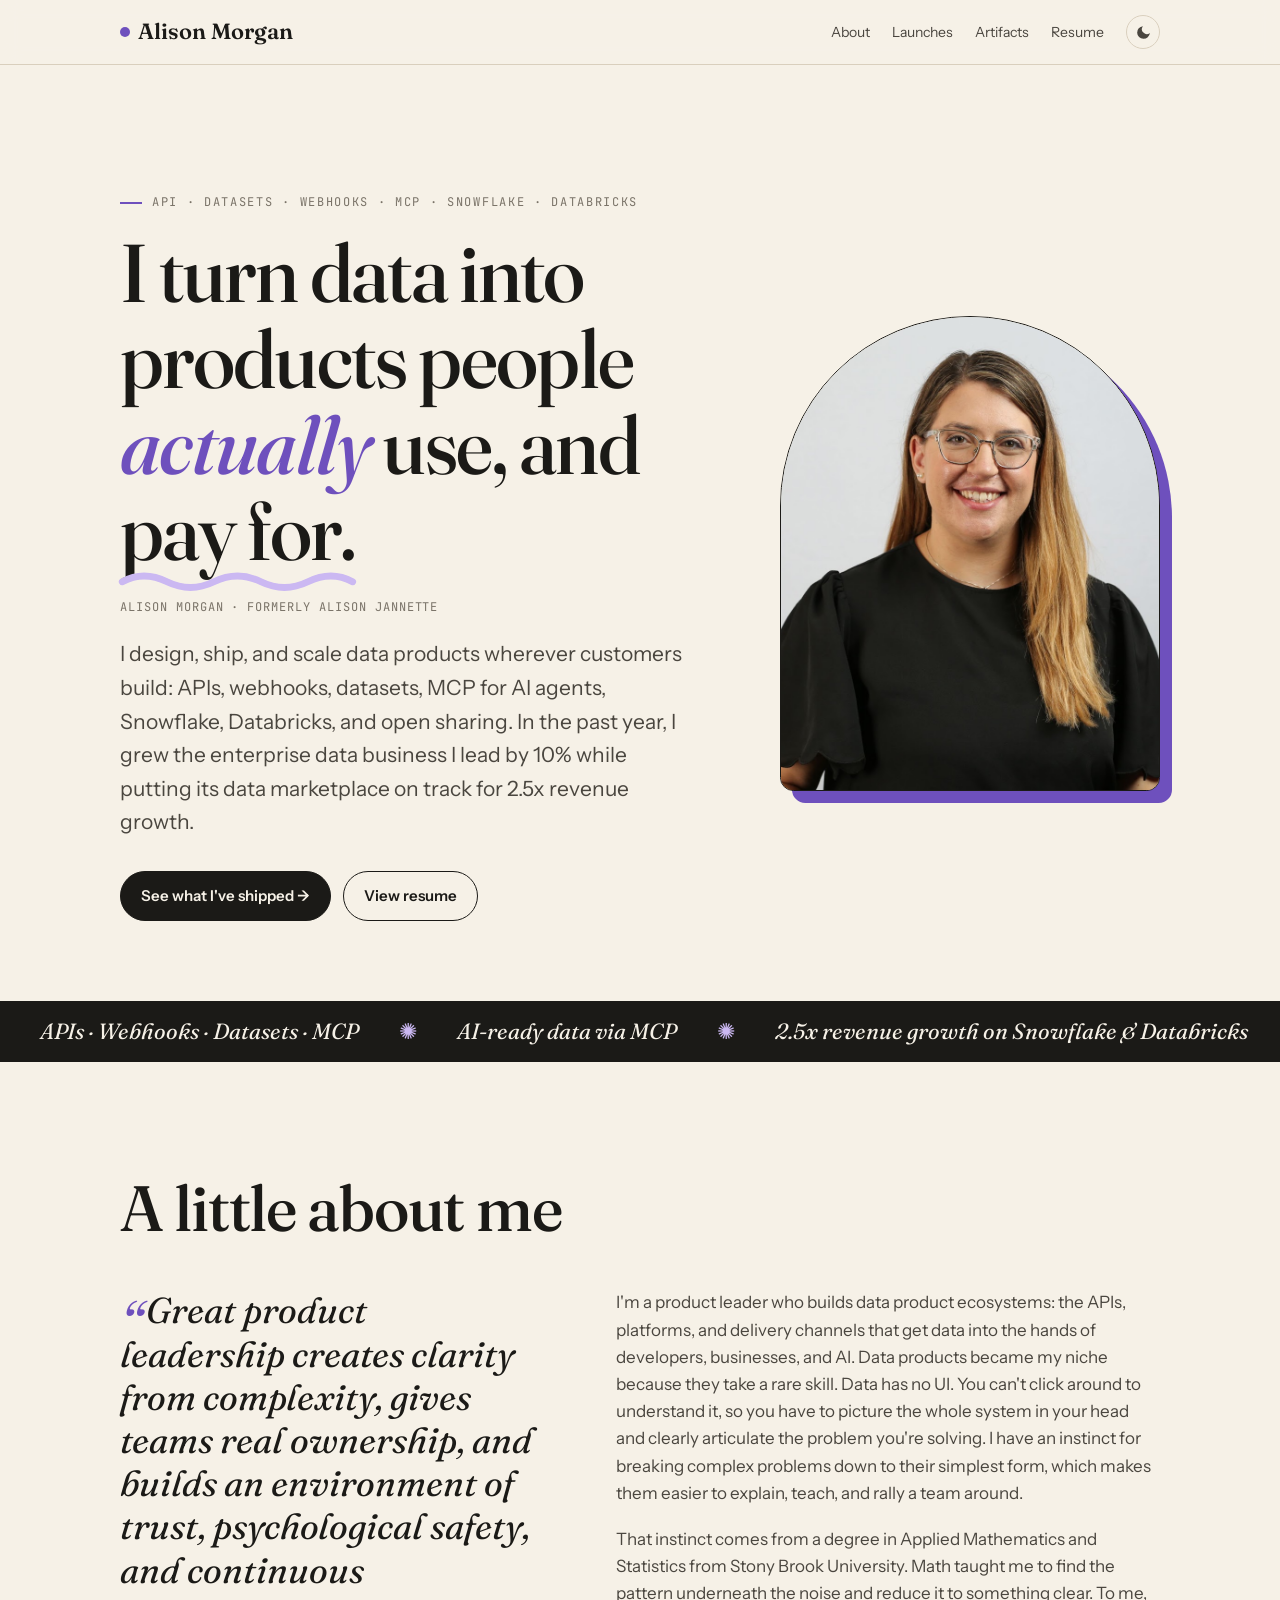
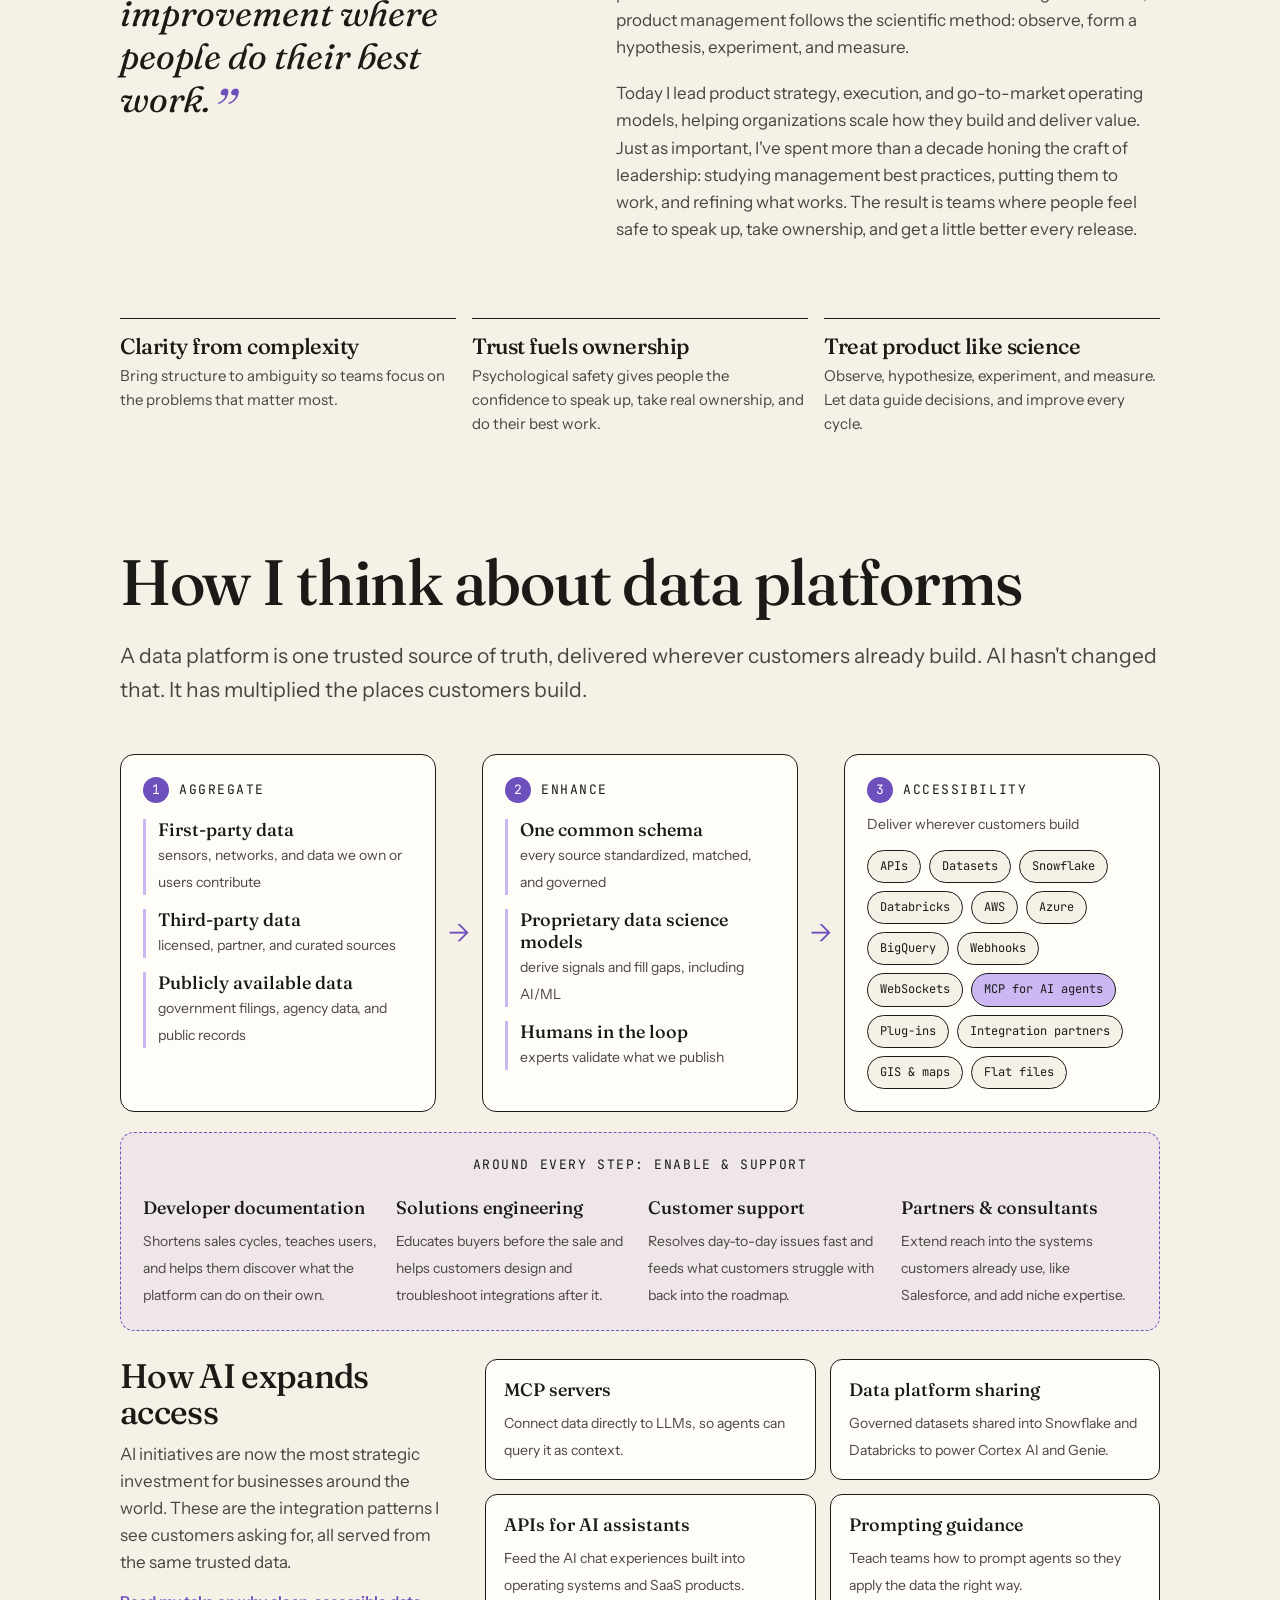
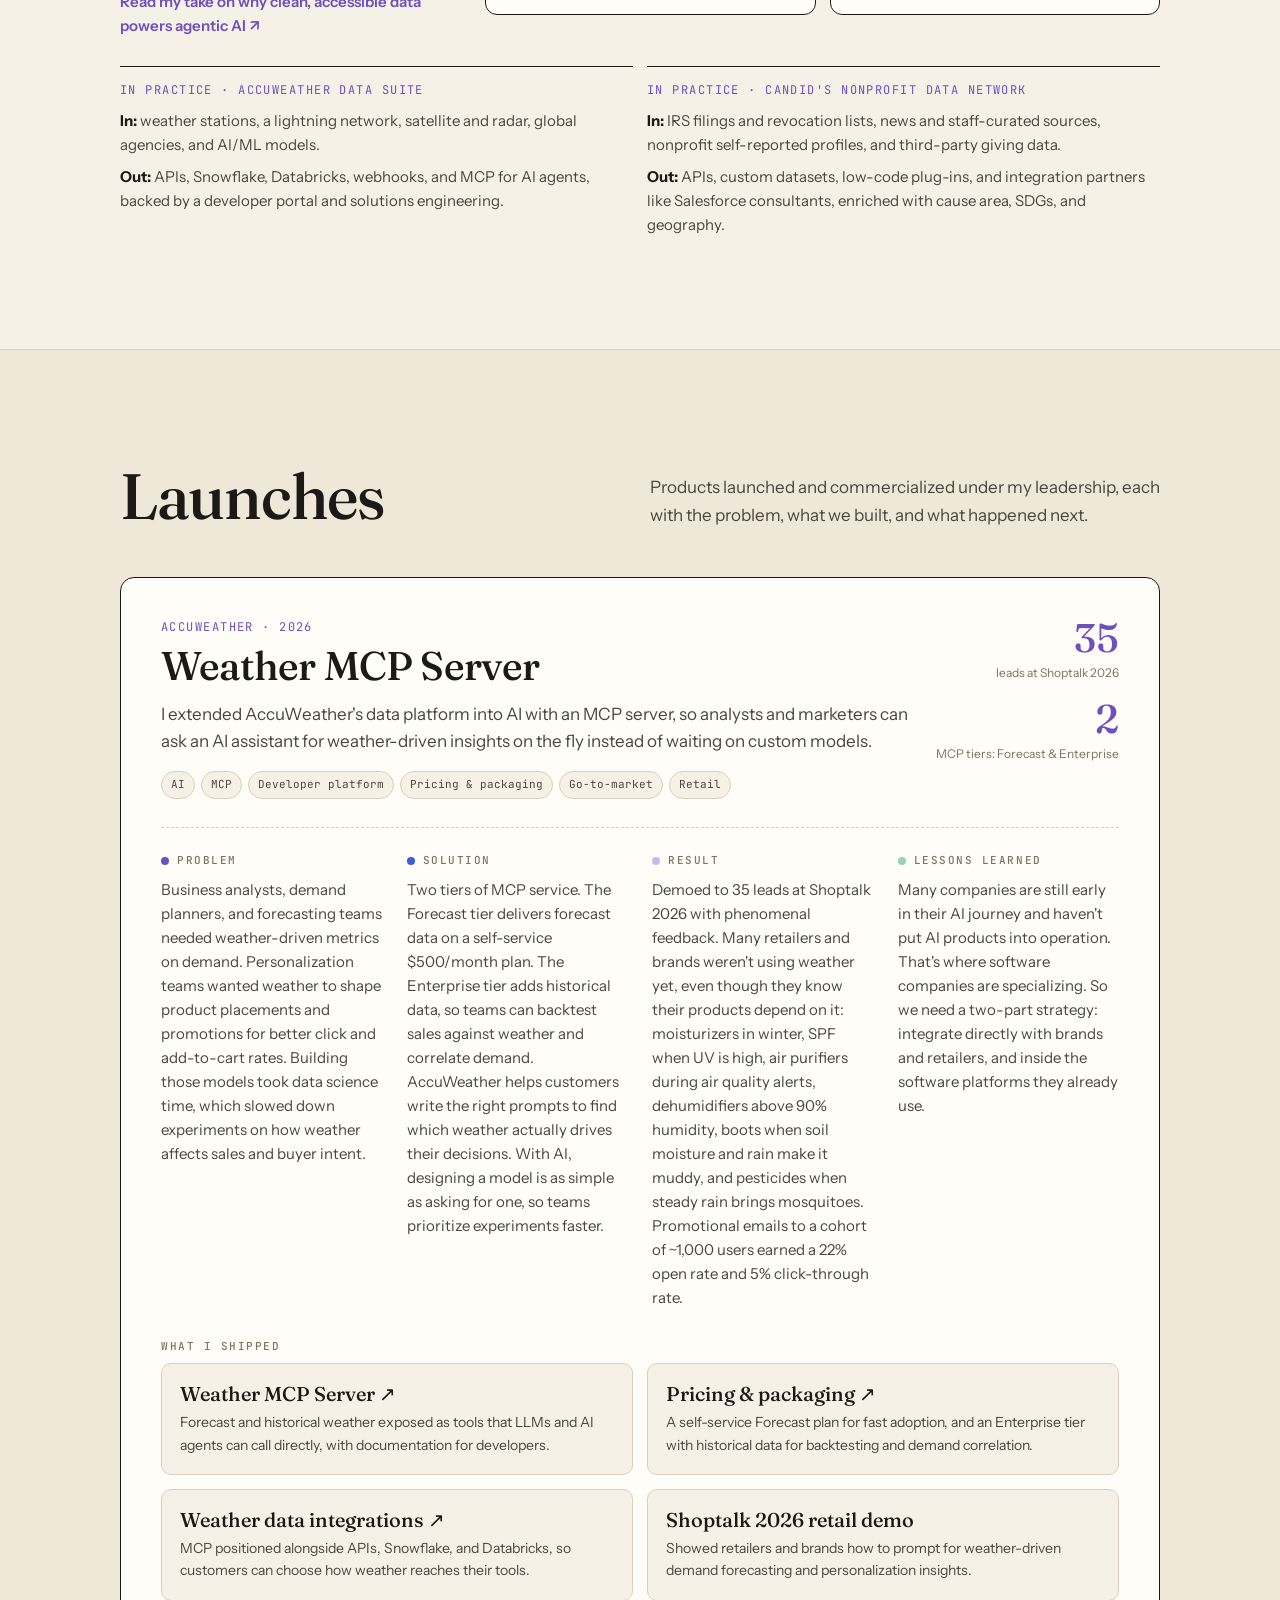
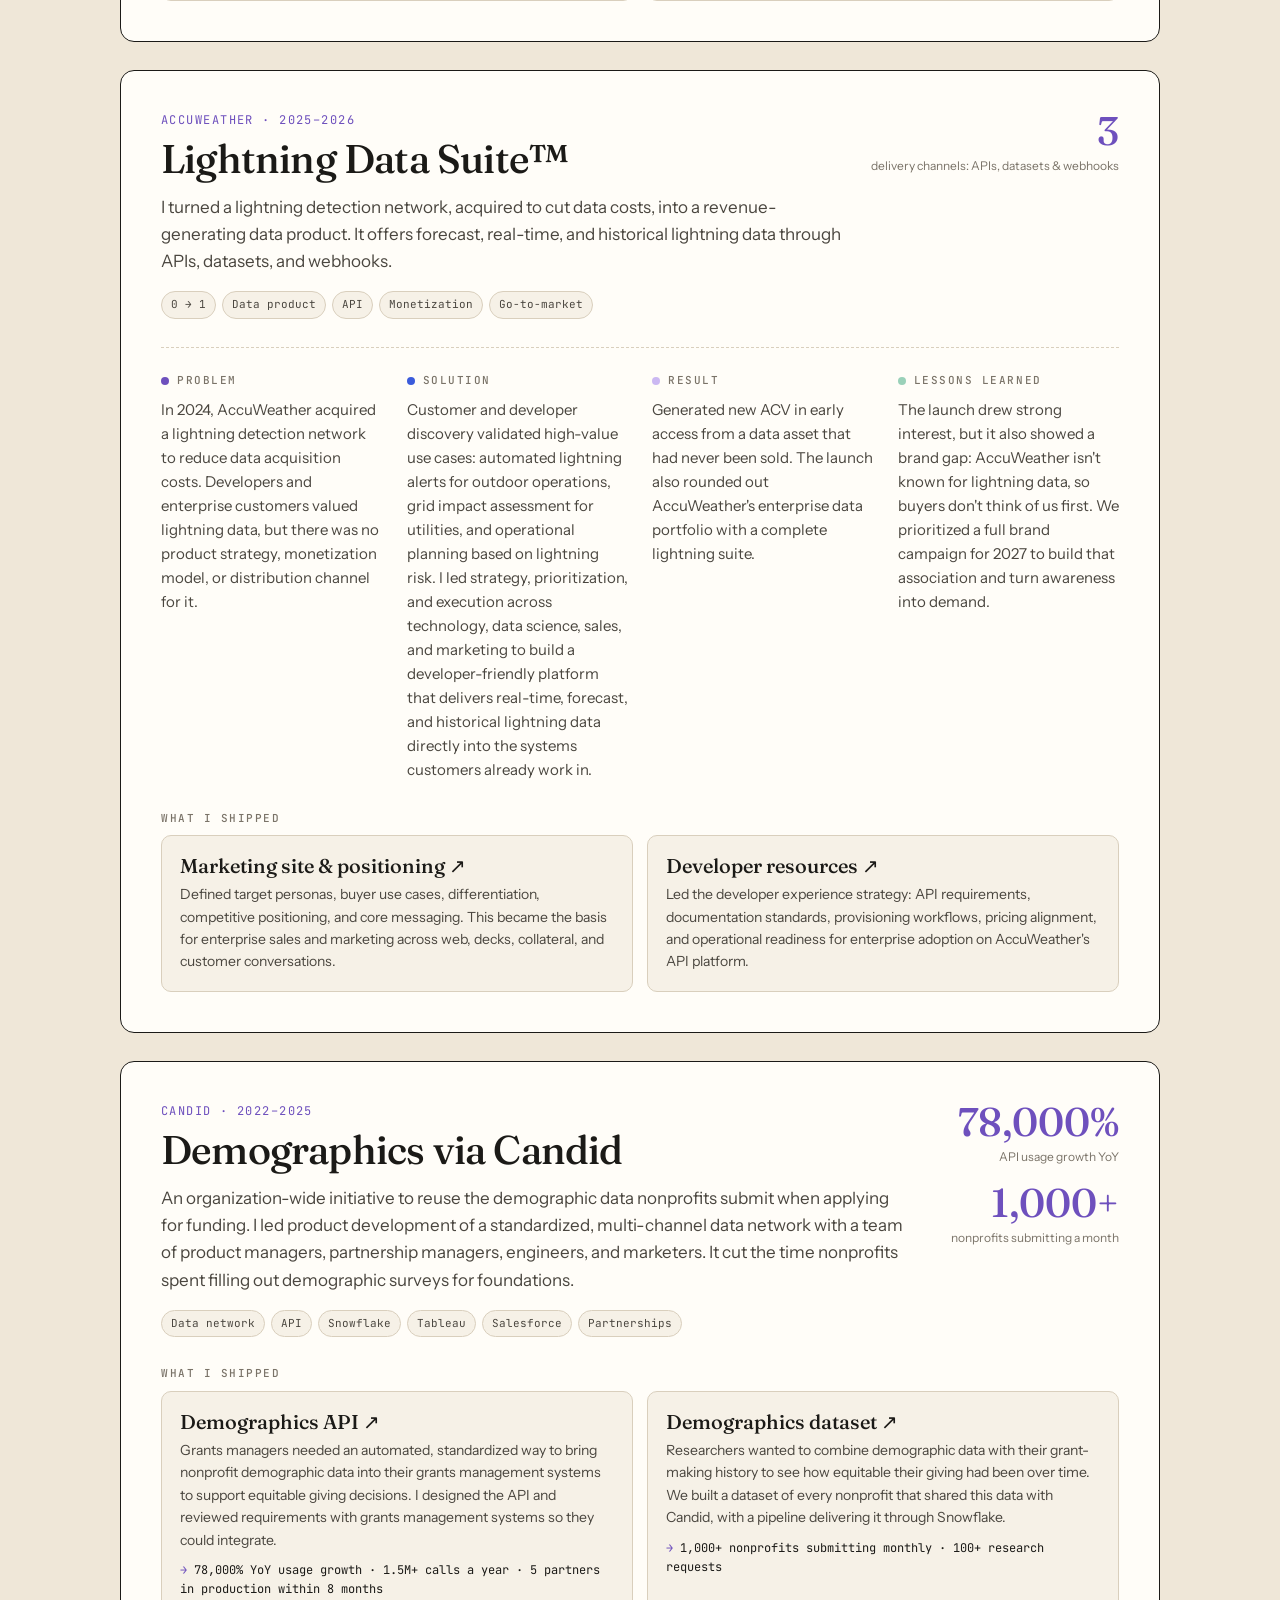
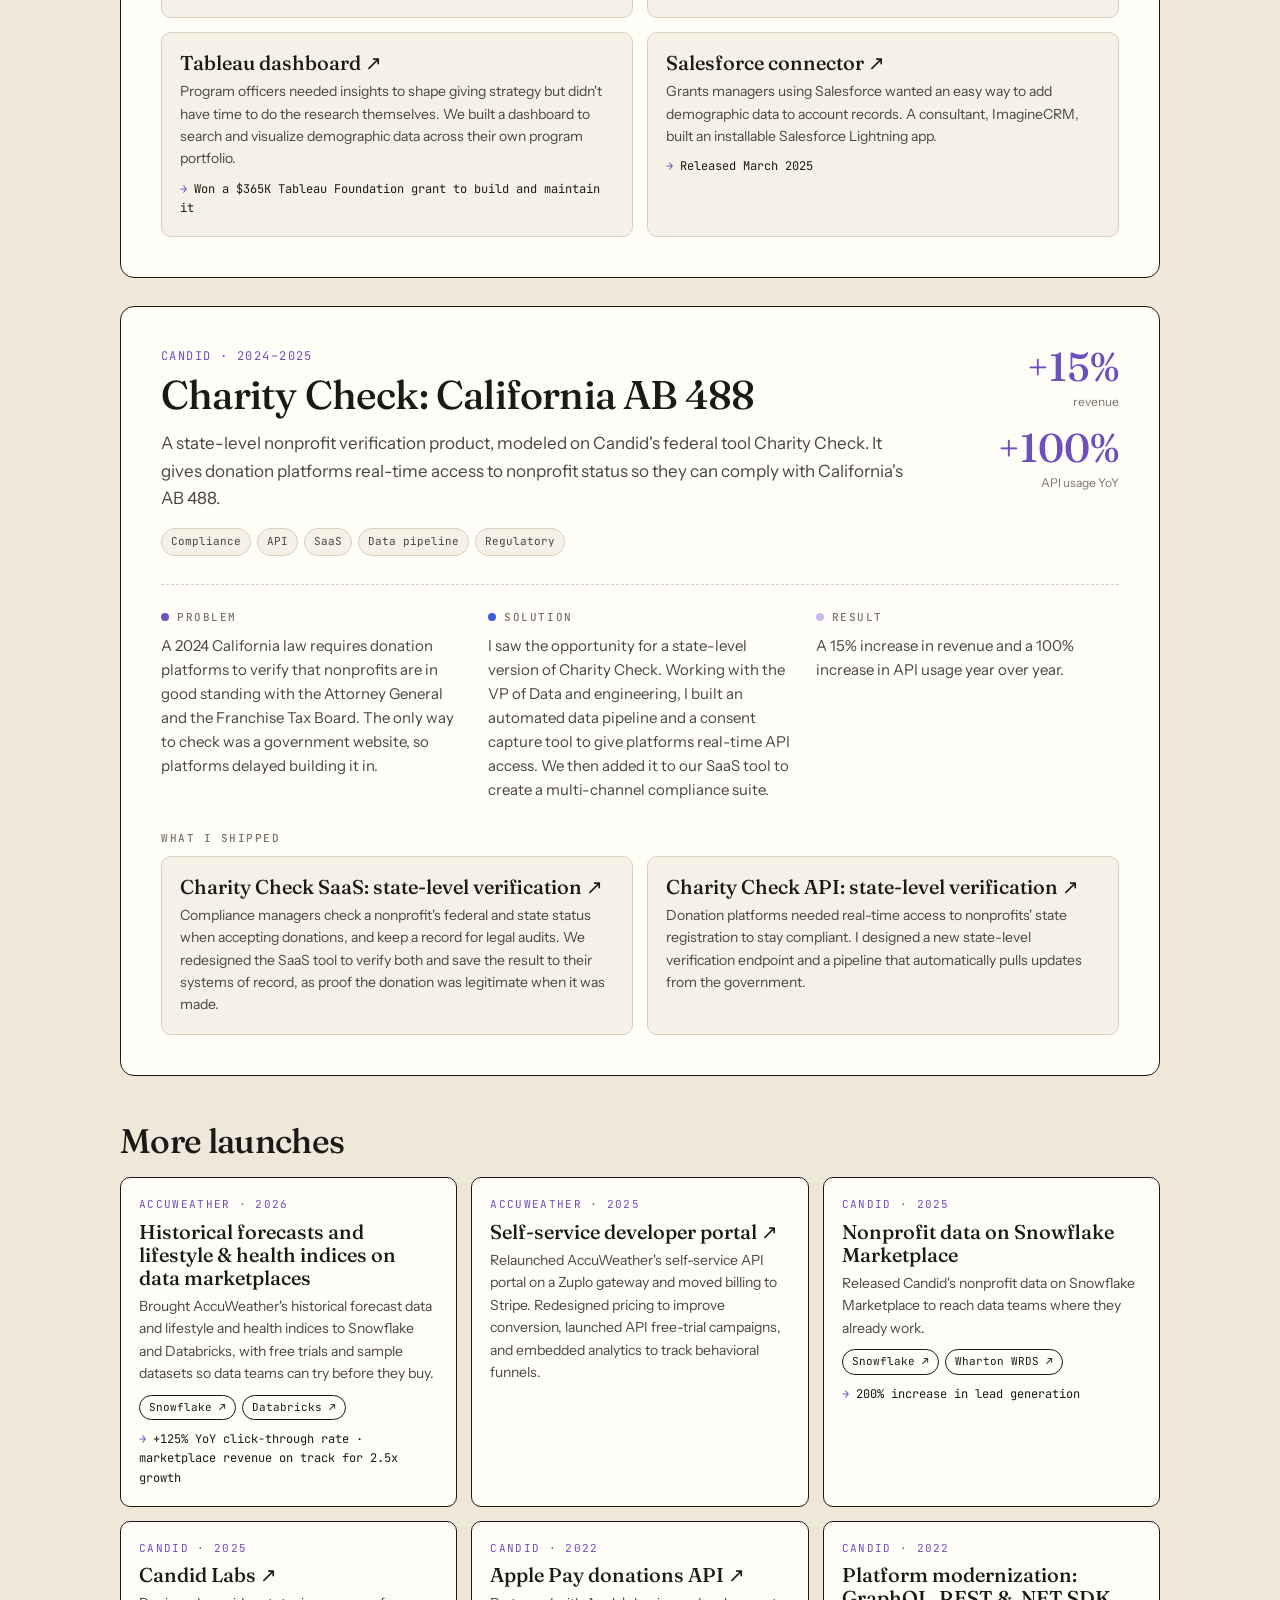
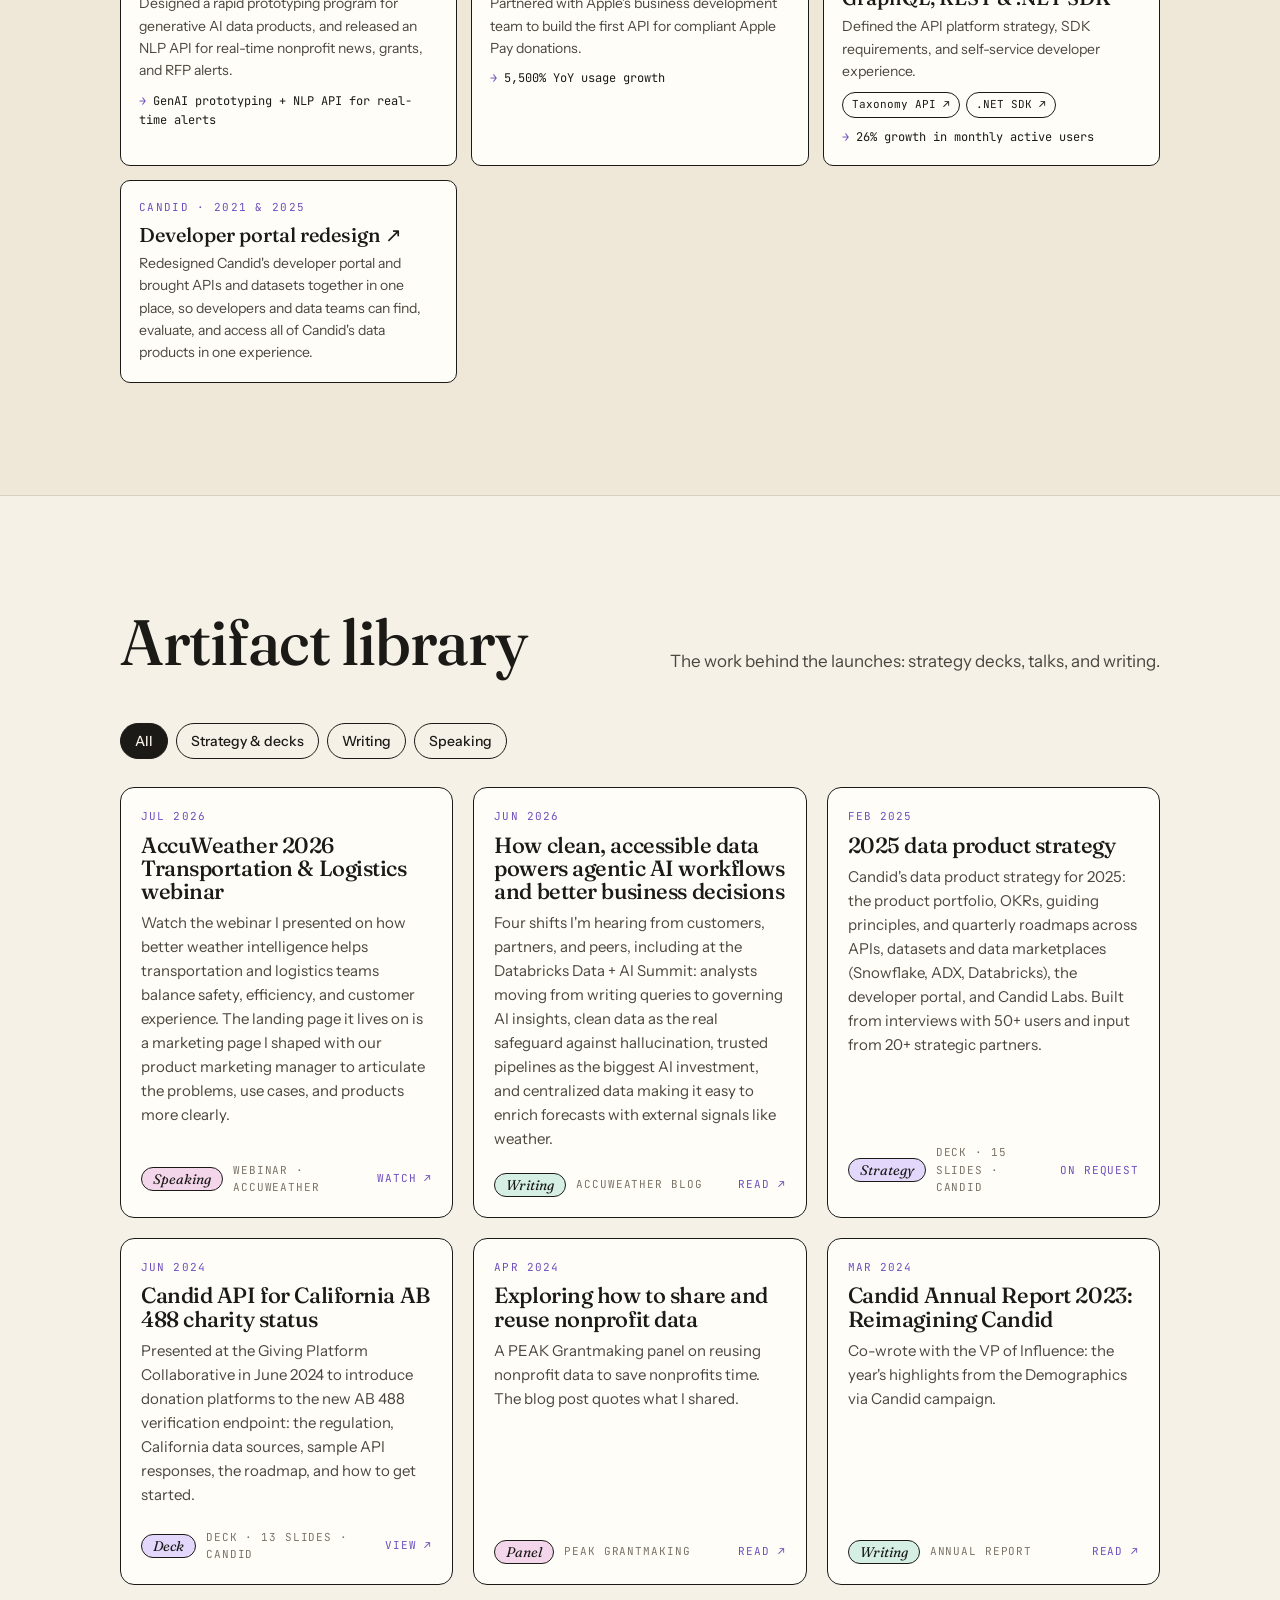
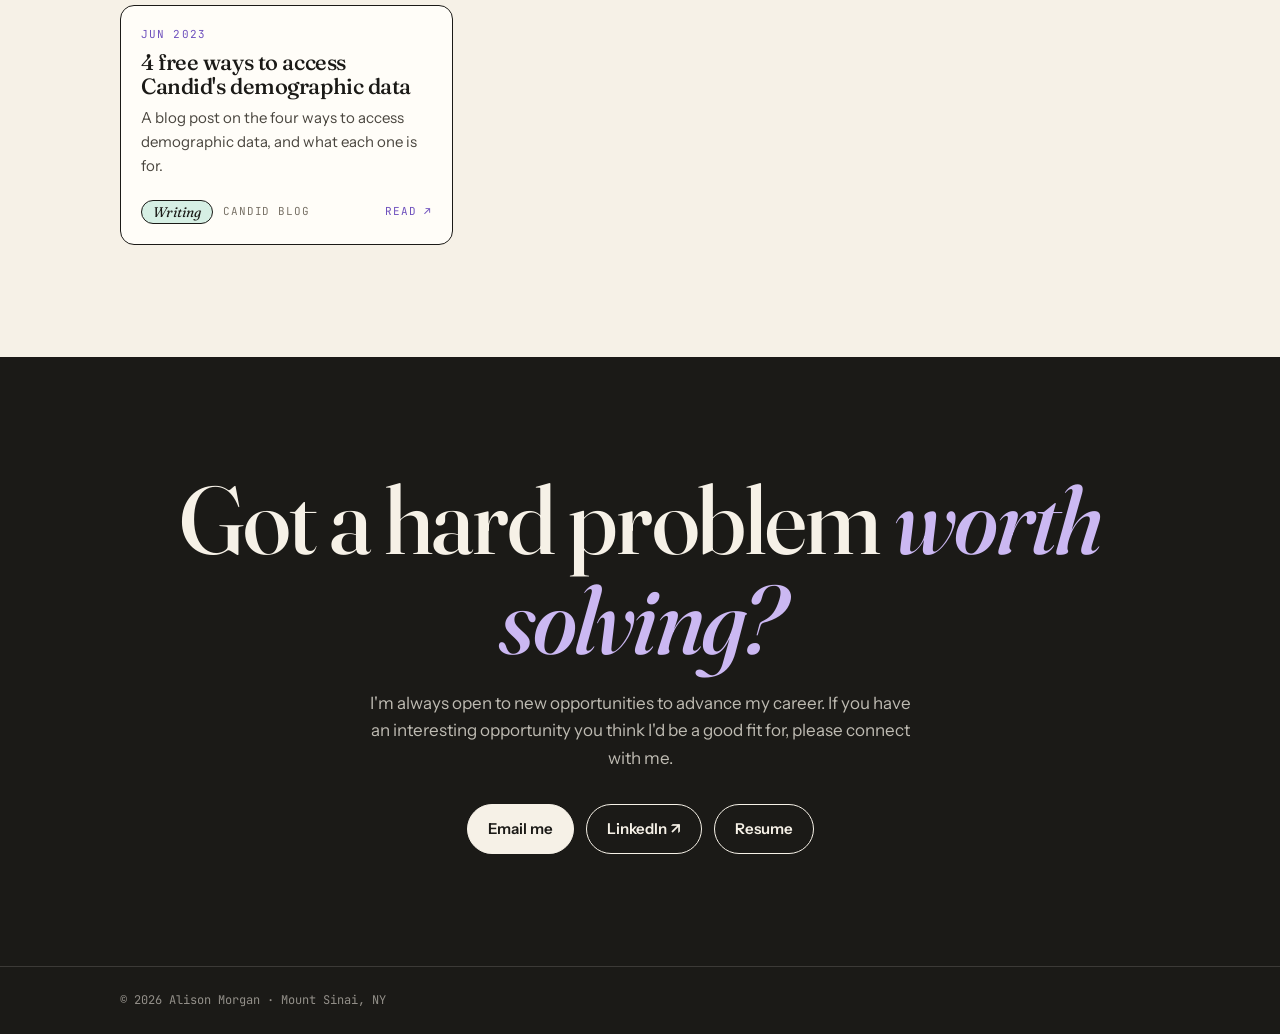
==== index.html @ 03392967 "MCP card first; add promo email open and click-through rates Co-Authored-By: Claude Opus 5.5 <norepl" ====
<!doctype html>
<html lang="en">
<head>
  <meta charset="utf-8">
  <meta name="viewport" content="width=device-width, initial-scale=1">
  <title>Alison Morgan — Product Leader</title>
  <meta name="description" content="Alison Morgan (formerly Alison Jannette) is a product leader who designs, ships, and scales data products: APIs, webhooks, datasets, MCP, Snowflake, and Databricks.">
  <meta property="og:title" content="Alison Morgan — Product Leader">
  <meta property="og:description" content="Formerly Alison Jannette. API, data, and platform products: launches, artifacts, and the occasional weird idea.">
  <link rel="preconnect" href="https://fonts.googleapis.com">
  <link rel="preconnect" href="https://fonts.gstatic.com" crossorigin>
  <link href="https://fonts.googleapis.com/css2?family=Fraunces:ital,opsz,wght,SOFT,WONK@0,9..144,300..700,0..100,0..1;1,9..144,300..700,0..100,0..1&family=Instrument+Sans:wght@400..700&family=JetBrains+Mono:wght@400;500&display=swap" rel="stylesheet">
  <link rel="stylesheet" href="assets/styles.css?v=20260927j">
  <script>try{var t=localStorage.getItem("theme");if(t==="light"||t==="dark")document.documentElement.setAttribute("data-theme",t);}catch(e){}</script>
  <link rel="icon" href="data:image/svg+xml,<svg xmlns='http://www.w3.org/2000/svg' viewBox='0 0 100 100'><circle cx='50' cy='50' r='40' fill='%236e50bd'/></svg>">
  <script type="application/ld+json">
  {"@context":"https://schema.org","@type":"Person","name":"Alison Morgan","alternateName":"Alison Jannette","jobTitle":"Product Leader","url":"https://alisonlynnemorgan.com/","sameAs":["https://www.linkedin.com/in/alisonjannette/"]}
  </script>
</head>
<body>

  <!-- ============ NAV ============ -->
  <header class="nav">
    <div class="wrap">
      <a class="logo" href="./" title="psst… try clicking me a few times"><span class="dot"></span>Alison&nbsp;Morgan</a>
      <nav class="nav-links" aria-label="Primary">
        <a href="#about">About</a>
        <a href="#launches">Launches</a>
        <a href="#artifacts">Artifacts</a>
        <a class="keep" href="resume">Resume</a>
        <button class="theme-toggle" type="button" aria-label="Toggle dark mode" title="Toggle light / dark mode">
          <svg class="icon-moon" viewBox="0 0 24 24" aria-hidden="true"><path d="M21 12.8A9 9 0 1 1 11.2 3a7 7 0 0 0 9.8 9.8z"/></svg>
          <svg class="icon-sun" viewBox="0 0 24 24" aria-hidden="true"><circle cx="12" cy="12" r="4.5"/><path d="M12 1.5v3M12 19.5v3M1.5 12h3M19.5 12h3M4.6 4.6l2.1 2.1M17.3 17.3l2.1 2.1M4.6 19.4l2.1-2.1M17.3 6.7l2.1-2.1"/></svg>
        </button>
      </nav>
    </div>
  </header>

  <main>
    <!-- ============ HERO ============ -->
    <section class="hero">
      <div class="wrap hero-grid">
        <div>
          <span class="eyebrow">API · Datasets · Webhooks · MCP · Snowflake · Databricks</span>
          <h1>I turn data into products people <em>actually</em> use, and <span class="squiggle">pay for.<svg viewBox="0 0 200 20" preserveAspectRatio="none" aria-hidden="true"><path d="M2 12 Q 20 2, 40 12 T 80 12 T 120 12 T 160 12 T 198 12"/></svg></span></h1>
          <p class="aka">Alison Morgan · formerly Alison Jannette</p>
          <p class="lede">
            I design, ship, and scale data products wherever customers build: APIs, webhooks, datasets, MCP for AI agents,
            Snowflake, Databricks, and open sharing. In the past year, I grew the enterprise data business I lead by 10% while
            putting its data marketplace on track for 2.5x revenue growth.
          </p>
          <div class="hero-cta">
            <a class="btn" href="#launches">See what I've shipped →</a>
            <a class="btn ghost" href="resume">View resume</a>
          </div>
        </div>

        <div class="portrait">
          <div class="shadow"></div>
          <!-- Headshot: save the photo as assets/headshot.jpg. The initials show until the file exists. -->
          <div class="frame"><span aria-hidden="true">AM</span><img src="assets/headshot.jpg" alt="Alison Morgan" onerror="this.remove()"></div>
          <div class="sticker round after-hours" style="top: -14px; right: -10px; transform: rotate(12deg);">PC + VR<br>gamer</div>
        </div>
      </div>
    </section>

    <!-- ============ MARQUEE ============ -->
    <div class="marquee" aria-hidden="true">
      <div class="track">
        <span>APIs · Webhooks · Datasets · MCP</span><span>AI-ready data via MCP</span><span>2.5x revenue growth on Snowflake &amp; Databricks</span><span>0 → 1 data products</span><span>78,000% API usage growth</span><span>Multi-channel data delivery</span><span>Pricing &amp; monetization</span><span>5,500% growth on Apple Pay API</span><span>Developer experience</span>
        <span>APIs · Webhooks · Datasets · MCP</span><span>AI-ready data via MCP</span><span>2.5x revenue growth on Snowflake &amp; Databricks</span><span>0 → 1 data products</span><span>78,000% API usage growth</span><span>Multi-channel data delivery</span><span>Pricing &amp; monetization</span><span>5,500% growth on Apple Pay API</span><span>Developer experience</span>
      </div>
    </div>

    <!-- ============ ABOUT ============ -->
    <section id="about">
      <div class="wrap">
        <div class="section-head">
          <div>
            <h2>A little about me</h2>
          </div>
        </div>

        <div class="about-grid">
          <p class="pull">Great product leadership creates clarity from complexity, gives teams real ownership, and builds an environment of trust, psychological safety, and continuous improvement where people do their best work.</p>

          <div class="about-body">
            <p>
              I'm a product leader who builds data product ecosystems: the APIs, platforms, and delivery channels that get
              data into the hands of developers, businesses, and AI. Data products became my niche because they take a rare
              skill. Data has no UI. You can't click around to understand it, so you have to picture the whole system in your
              head and clearly articulate the problem you're solving. I have an instinct for breaking complex problems down
              to their simplest form, which makes them easier to explain, teach, and rally a team around.
            </p>
            <p>
              That instinct comes from a degree in Applied Mathematics and Statistics from Stony Brook University. Math
              taught me to find the pattern underneath the noise and reduce it to something clear. To me, product management
              follows the scientific method: observe, form a hypothesis, experiment, and measure.
            </p>
            <p>
              Today I lead product strategy, execution, and go-to-market operating models, helping organizations scale how
              they build and deliver value. Just as important, I've spent more than a decade honing the craft of leadership:
              studying management best practices, putting them to work, and refining what works. The result is teams where
              people feel safe to speak up, take ownership, and get a little better every release.
            </p>
            <div class="fun-fact after-hours">
              ✦ After-hours facts:
              <ul style="margin: 8px 0 0; padding-left: 18px;">
                <li>I'm an avid gamer, mostly on PC and VR: MOBAs, FPS, MMORPGs, and rhythm and dance games.</li>
                <li>I've hosted several corporate board game happy hours to bring together fellow tabletop nerds, and I've played in multiple D&amp;D campaigns over the years.</li>
                <li>I love improving my house and property. Projects include building a retaining wall and a fire pit for cozy fireside chats with friends, and sheetrocking and finishing my entire garage.</li>
                <li>I love gardening. Mowing the lawn at the end of the week is how I destress, and every summer I run a new vegetable garden experiment.</li>
                <li>I have two dogs, Suki (a German Shepherd–Akita mix) and Theo (a Great Pyrenees), and a cat named Hero.</li>
                <li>I was a competitive dancer growing up. It taught me discipline, hard work, and how to take constructive feedback.</li>
              </ul>
            </div>
          </div>
        </div>

        <div class="principles">
          <div class="principle">
            <h3>Clarity from complexity</h3>
            <p>Bring structure to ambiguity so teams focus on the problems that matter most.</p>
          </div>
          <div class="principle">
            <h3>Trust fuels ownership</h3>
            <p>Psychological safety gives people the confidence to speak up, take real ownership, and do their best work.</p>
          </div>
          <div class="principle">
            <h3>Treat product like science</h3>
            <p>Observe, hypothesize, experiment, and measure. Let data guide decisions, and improve every cycle.</p>
          </div>
        </div>
      </div>
    </section>

    <!-- ============ PLATFORM ============ -->
    <section id="platform" class="platform">
      <div class="wrap">
        <div class="section-head">
          <div>
            <h2>How I think about data platforms</h2>
          </div>
          <p>A data platform is one trusted source of truth, delivered wherever customers already build. AI hasn't changed that. It has multiplied the places customers build.</p>
        </div>

        <div class="pf" role="img" aria-label="Data platform framework in three steps, left to right: 1 aggregate first-party, third-party, and publicly available data; 2 enhance it into one common schema with proprietary data science models and humans in the loop; 3 make it accessible through APIs, datasets, Snowflake, Databricks, AWS, Azure, BigQuery, webhooks, MCP for AI agents, plug-ins, and integration partners. Developer documentation, solutions engineering, customer support, and partners support every step.">
          <div class="pf-flow">
            <div class="pf-stage">
              <div class="pf-step"><span>1</span>Aggregate</div>
              <ul>
                <li><b>First-party data</b><span>sensors, networks, and data we own or users contribute</span></li>
                <li><b>Third-party data</b><span>licensed, partner, and curated sources</span></li>
                <li><b>Publicly available data</b><span>government filings, agency data, and public records</span></li>
              </ul>
            </div>

            <div class="pf-arrow" aria-hidden="true">→</div>

            <div class="pf-stage">
              <div class="pf-step"><span>2</span>Enhance</div>
              <ul>
                <li><b>One common schema</b><span>every source standardized, matched, and governed</span></li>
                <li><b>Proprietary data science models</b><span>derive signals and fill gaps, including AI/ML</span></li>
                <li><b>Humans in the loop</b><span>experts validate what we publish</span></li>
              </ul>
            </div>

            <div class="pf-arrow" aria-hidden="true">→</div>

            <div class="pf-stage">
              <div class="pf-step"><span>3</span>Accessibility</div>
              <p class="pf-sub">Deliver wherever customers build</p>
              <div class="pf-channels">
                <span>APIs</span><span>Datasets</span><span>Snowflake</span><span>Databricks</span><span>AWS</span><span>Azure</span><span>BigQuery</span><span>Webhooks</span><span>WebSockets</span><span class="ai">MCP for AI agents</span><span>Plug-ins</span><span>Integration partners</span><span>GIS &amp; maps</span><span>Flat files</span>
              </div>
            </div>
          </div>

          <div class="pf-enable">
            <div class="pf-step">Around every step: enable &amp; support</div>
            <div class="pf-roles">
              <div><b>Developer documentation</b><span>Shortens sales cycles, teaches users, and helps them discover what the platform can do on their own.</span></div>
              <div><b>Solutions engineering</b><span>Educates buyers before the sale and helps customers design and troubleshoot integrations after it.</span></div>
              <div><b>Customer support</b><span>Resolves day-to-day issues fast and feeds what customers struggle with back into the roadmap.</span></div>
              <div><b>Partners &amp; consultants</b><span>Extend reach into the systems customers already use, like Salesforce, and add niche expertise.</span></div>
            </div>
          </div>
        </div>

        <div class="pf-ai">
          <div class="pf-ai-head">
            <h3>How AI expands access</h3>
            <p>AI initiatives are now the most strategic investment for businesses around the world. These are the integration patterns I see customers asking for, all served from the same trusted data.</p>
            <p class="pf-ai-more"><a href="https://www.accuweather.com/en/blogs-webinars/how-clean-accessible-data-powers-agentic-ai-workflows-and-better-business-decisions/1911683" target="_blank" rel="noopener">Read my take on why clean, accessible data powers agentic AI ↗</a></p>
          </div>
          <div class="pf-ai-grid">
            <div><b>MCP servers</b><span>Connect data directly to LLMs, so agents can query it as context.</span></div>
            <div><b>Data platform sharing</b><span>Governed datasets shared into Snowflake and Databricks to power Cortex AI and Genie.</span></div>
            <div><b>APIs for AI assistants</b><span>Feed the AI chat experiences built into operating systems and SaaS products.</span></div>
            <div><b>Prompting guidance</b><span>Teach teams how to prompt agents so they apply the data the right way.</span></div>
          </div>
        </div>

        <div class="pf-practice">
          <div class="pf-case">
            <div class="co">In practice · AccuWeather Data Suite</div>
            <p><b>In:</b> weather stations, a lightning network, satellite and radar, global agencies, and AI/ML models.</p>
            <p><b>Out:</b> APIs, Snowflake, Databricks, webhooks, and MCP for AI agents, backed by a developer portal and solutions engineering.</p>
          </div>
          <div class="pf-case">
            <div class="co">In practice · Candid's nonprofit data network</div>
            <p><b>In:</b> IRS filings and revocation lists, news and staff-curated sources, nonprofit self-reported profiles, and third-party giving data.</p>
            <p><b>Out:</b> APIs, custom datasets, low-code plug-ins, and integration partners like Salesforce consultants, enriched with cause area, SDGs, and geography.</p>
          </div>
        </div>
      </div>
    </section>

    <!-- ============ LAUNCHES ============ -->
    <!-- To add an initiative: copy one <article class="initiative"> block and edit it. -->
    <section id="launches" class="launches">
      <div class="wrap">
        <div class="section-head">
          <div>
            <h2>Launches</h2>
          </div>
          <p>Products launched and commercialized under my leadership, each with the problem, what we built, and what happened next.</p>
        </div>

        <div class="launch-list">

          <!-- AccuWeather: Weather MCP Server -->
          <article class="initiative">
            <div class="initiative-head">
              <div>
                <div class="co">AccuWeather · 2026</div>
                <h3>Weather MCP Server</h3>
                <p>I extended AccuWeather's data platform into AI with an MCP server, so analysts and marketers can ask an AI assistant for weather-driven insights on the fly instead of waiting on custom models.</p>
                <div class="tags"><span class="tag">AI</span><span class="tag">MCP</span><span class="tag">Developer platform</span><span class="tag">Pricing &amp; packaging</span><span class="tag">Go-to-market</span><span class="tag">Retail</span></div>
              </div>
              <div class="metrics">
                <div class="metric"><b>35</b><span>leads at Shoptalk 2026</span></div>
                <div class="metric"><b>2</b><span>MCP tiers: Forecast &amp; Enterprise</span></div>
              </div>
            </div>
            <div class="psr four">
              <div>
                <h4>Problem</h4>
                <p>Business analysts, demand planners, and forecasting teams needed weather-driven metrics on demand. Personalization teams wanted weather to shape product placements and promotions for better click and add-to-cart rates. Building those models took data science time, which slowed down experiments on how weather affects sales and buyer intent.</p>
              </div>
              <div>
                <h4>Solution</h4>
                <p>Two tiers of MCP service. The Forecast tier delivers forecast data on a self-service $500/month plan. The Enterprise tier adds historical data, so teams can backtest sales against weather and correlate demand. AccuWeather helps customers write the right prompts to find which weather actually drives their decisions. With AI, designing a model is as simple as asking for one, so teams prioritize experiments faster.</p>
              </div>
              <div>
                <h4>Result</h4>
                <p>Demoed to 35 leads at Shoptalk 2026 with phenomenal feedback. Many retailers and brands weren't using weather yet, even though they know their products depend on it: moisturizers in winter, SPF when UV is high, air purifiers during air quality alerts, dehumidifiers above 90% humidity, boots when soil moisture and rain make it muddy, and pesticides when steady rain brings mosquitoes. Promotional emails to a cohort of ~1,000 users earned a 22% open rate and 5% click-through rate.</p>
              </div>
              <div>
                <h4>Lessons learned</h4>
                <p>Many companies are still early in their AI journey and haven't put AI products into operation. That's where software companies are specializing. So we need a two-part strategy: integrate directly with brands and retailers, and inside the software platforms they already use.</p>
              </div>
            </div>
            <div class="products">
              <h4>What I shipped</h4>
              <div class="product-grid">
                <div class="product">
                  <h5><a href="https://developer.accuweather.com/documentation/weather-mcp-server" target="_blank" rel="noopener">Weather MCP Server ↗</a></h5>
                  <p>Forecast and historical weather exposed as tools that LLMs and AI agents can call directly, with documentation for developers.</p>
                </div>
                <div class="product">
                  <h5><a href="https://developer.accuweather.com/pricing" target="_blank" rel="noopener">Pricing &amp; packaging ↗</a></h5>
                  <p>A self-service Forecast plan for fast adoption, and an Enterprise tier with historical data for backtesting and demand correlation.</p>
                </div>
                <div class="product">
                  <h5><a href="https://business.accuweather.com/products/weather-data-integrations/" target="_blank" rel="noopener">Weather data integrations ↗</a></h5>
                  <p>MCP positioned alongside APIs, Snowflake, and Databricks, so customers can choose how weather reaches their tools.</p>
                </div>
                <div class="product">
                  <h5>Shoptalk 2026 retail demo</h5>
                  <p>Showed retailers and brands how to prompt for weather-driven demand forecasting and personalization insights.</p>
                </div>
              </div>
            </div>
          </article>

          <!-- AccuWeather -->
          <article class="initiative">
            <div class="initiative-head">
              <div>
                <div class="co">AccuWeather · 2025–2026</div>
                <h3>Lightning Data Suite™</h3>
                <p>I turned a lightning detection network, acquired to cut data costs, into a revenue-generating data product. It offers forecast, real-time, and historical lightning data through APIs, datasets, and webhooks.</p>
                <div class="tags"><span class="tag">0 → 1</span><span class="tag">Data product</span><span class="tag">API</span><span class="tag">Monetization</span><span class="tag">Go-to-market</span></div>
              </div>
              <div class="metrics">
                <div class="metric"><b>3</b><span>delivery channels: APIs, datasets &amp; webhooks</span></div>
              </div>
            </div>
            <div class="psr four">
              <div>
                <h4>Problem</h4>
                <p>In 2024, AccuWeather acquired a lightning detection network to reduce data acquisition costs. Developers and enterprise customers valued lightning data, but there was no product strategy, monetization model, or distribution channel for it.</p>
              </div>
              <div>
                <h4>Solution</h4>
                <p>Customer and developer discovery validated high-value use cases: automated lightning alerts for outdoor operations, grid impact assessment for utilities, and operational planning based on lightning risk. I led strategy, prioritization, and execution across technology, data science, sales, and marketing to build a developer-friendly platform that delivers real-time, forecast, and historical lightning data directly into the systems customers already work in.</p>
              </div>
              <div>
                <h4>Result</h4>
                <p>Generated new ACV in early access from a data asset that had never been sold. The launch also rounded out AccuWeather's enterprise data portfolio with a complete lightning suite.</p>
              </div>
              <div>
                <h4>Lessons learned</h4>
                <p>The launch drew strong interest, but it also showed a brand gap: AccuWeather isn't known for lightning data, so buyers don't think of us first. We prioritized a full brand campaign for 2027 to build that association and turn awareness into demand.</p>
              </div>
            </div>
            <div class="products">
              <h4>What I shipped</h4>
              <div class="product-grid">
                <div class="product">
                  <h5><a href="https://business.accuweather.com/lightning-data-suite/" target="_blank" rel="noopener">Marketing site &amp; positioning ↗</a></h5>
                  <p>Defined target personas, buyer use cases, differentiation, competitive positioning, and core messaging. This became the basis for enterprise sales and marketing across web, decks, collateral, and customer conversations.</p>
                </div>
                <div class="product">
                  <h5><a href="https://apidev.accuweather.com/developers/lightning/general" target="_blank" rel="noopener">Developer resources ↗</a></h5>
                  <p>Led the developer experience strategy: API requirements, documentation standards, provisioning workflows, pricing alignment, and operational readiness for enterprise adoption on AccuWeather's API platform.</p>
                </div>
              </div>
            </div>
          </article>

          <!-- Candid: Demographics -->
          <article class="initiative">
            <div class="initiative-head">
              <div>
                <div class="co">Candid · 2022–2025</div>
                <h3>Demographics via Candid</h3>
                <p>An organization-wide initiative to reuse the demographic data nonprofits submit when applying for funding. I led product development of a standardized, multi-channel data network with a team of product managers, partnership managers, engineers, and marketers. It cut the time nonprofits spent filling out demographic surveys for foundations.</p>
                <div class="tags"><span class="tag">Data network</span><span class="tag">API</span><span class="tag">Snowflake</span><span class="tag">Tableau</span><span class="tag">Salesforce</span><span class="tag">Partnerships</span></div>
              </div>
              <div class="metrics">
                <div class="metric"><b>78,000%</b><span>API usage growth YoY</span></div>
                <div class="metric"><b>1,000+</b><span>nonprofits submitting a month</span></div>
              </div>
            </div>
            <div class="products">
              <h4>What I shipped</h4>
              <div class="product-grid">
                <div class="product">
                  <h5><a href="https://developer.candid.org/docs/get-started-with-demographics-api-a" target="_blank" rel="noopener">Demographics API ↗</a></h5>
                  <p>Grants managers needed an automated, standardized way to bring nonprofit demographic data into their grants management systems to support equitable giving decisions. I designed the API and reviewed requirements with grants management systems so they could integrate.</p>
                  <div class="result">78,000% YoY usage growth · 1.5M+ calls a year · 5 partners in production within 8 months</div>
                </div>
                <div class="product">
                  <h5><a href="https://app.snowflake.com/marketplace/listing/GZT1ZP52DF/candid-candid-nonprofit-demographics?originTab=provider&amp;providerName=Candid&amp;profileGlobalName=GZT1ZP52BX" target="_blank" rel="noopener">Demographics dataset ↗</a></h5>
                  <p>Researchers wanted to combine demographic data with their grant-making history to see how equitable their giving had been over time. We built a dataset of every nonprofit that shared this data with Candid, with a pipeline delivering it through Snowflake.</p>
                  <div class="result">1,000+ nonprofits submitting monthly · 100+ research requests</div>
                </div>
                <div class="product">
                  <h5><a href="https://public.tableau.com/app/profile/candid.data.services/viz/DemographicsviaCandiddashboard/Demographic" target="_blank" rel="noopener">Tableau dashboard ↗</a></h5>
                  <p>Program officers needed insights to shape giving strategy but didn't have time to do the research themselves. We built a dashboard to search and visualize demographic data across their own program portfolio.</p>
                  <div class="result">Won a $365K Tableau Foundation grant to build and maintain it</div>
                </div>
                <div class="product">
                  <h5><a href="https://developer.candid.org/docs/nonprofit-demographics-connector" target="_blank" rel="noopener">Salesforce connector ↗</a></h5>
                  <p>Grants managers using Salesforce wanted an easy way to add demographic data to account records. A consultant, ImagineCRM, built an installable Salesforce Lightning app.</p>
                  <div class="result">Released March 2025</div>
                </div>
              </div>
            </div>
          </article>

          <!-- Candid: AB 488 -->
          <article class="initiative">
            <div class="initiative-head">
              <div>
                <div class="co">Candid · 2024–2025</div>
                <h3>Charity Check: California AB 488</h3>
                <p>A state-level nonprofit verification product, modeled on Candid's federal tool Charity Check. It gives donation platforms real-time access to nonprofit status so they can comply with California's AB 488.</p>
                <div class="tags"><span class="tag">Compliance</span><span class="tag">API</span><span class="tag">SaaS</span><span class="tag">Data pipeline</span><span class="tag">Regulatory</span></div>
              </div>
              <div class="metrics">
                <div class="metric"><b>+15%</b><span>revenue</span></div>
                <div class="metric"><b>+100%</b><span>API usage YoY</span></div>
              </div>
            </div>
            <div class="psr">
              <div>
                <h4>Problem</h4>
                <p>A 2024 California law requires donation platforms to verify that nonprofits are in good standing with the Attorney General and the Franchise Tax Board. The only way to check was a government website, so platforms delayed building it in.</p>
              </div>
              <div>
                <h4>Solution</h4>
                <p>I saw the opportunity for a state-level version of Charity Check. Working with the VP of Data and engineering, I built an automated data pipeline and a consent capture tool to give platforms real-time API access. We then added it to our SaaS tool to create a multi-channel compliance suite.</p>
              </div>
              <div>
                <h4>Result</h4>
                <p>A 15% increase in revenue and a 100% increase in API usage year over year.</p>
              </div>
            </div>
            <div class="products">
              <h4>What I shipped</h4>
              <div class="product-grid">
                <div class="product">
                  <h5><a href="https://app.candid.org/profile/6908122/candid-13-1837418" target="_blank" rel="noopener">Charity Check SaaS: state-level verification ↗</a></h5>
                  <p>Compliance managers check a nonprofit's federal and state status when accepting donations, and keep a record for legal audits. We redesigned the SaaS tool to verify both and save the result to their systems of record, as proof the donation was legitimate when it was made.</p>
                </div>
                <div class="product">
                  <h5><a href="https://developer.candid.org/docs/california-endpoint" target="_blank" rel="noopener">Charity Check API: state-level verification ↗</a></h5>
                  <p>Donation platforms needed real-time access to nonprofits' state registration to stay compliant. I designed a new state-level verification endpoint and a pipeline that automatically pulls updates from the government.</p>
                </div>
              </div>
            </div>
          </article>

          <!-- More launches: smaller cards -->
          <div class="more-launches">
            <h3>More launches</h3>
            <div class="product-grid three">
              <div class="product">
                <div class="co">AccuWeather · 2026</div>
                <h5>Historical forecasts and lifestyle &amp; health indices on data marketplaces</h5>
                <p>Brought AccuWeather's historical forecast data and lifestyle and health indices to Snowflake and Databricks, with free trials and sample datasets so data teams can try before they buy.</p>
                <div class="links"><a href="https://app.snowflake.com/marketplace/providers/GZSTZ745B56/AccuWeather%C2%AE%20Data%20Suite%20" target="_blank" rel="noopener">Snowflake ↗</a> <a href="https://marketplace.databricks.com/provider/f0a29bd4-946b-477e-a43a-1c3f2a6e6506/AccuWeather" target="_blank" rel="noopener">Databricks ↗</a></div>
                <div class="result">+125% YoY click-through rate · marketplace revenue on track for 2.5x growth</div>
              </div>
              <div class="product">
                <div class="co">AccuWeather · 2025</div>
                <h5><a href="https://developer.accuweather.com/home" target="_blank" rel="noopener">Self-service developer portal ↗</a></h5>
                <p>Relaunched AccuWeather's self-service API portal on a Zuplo gateway and moved billing to Stripe. Redesigned pricing to improve conversion, launched API free-trial campaigns, and embedded analytics to track behavioral funnels.</p>
              </div>
              <div class="product">
                <div class="co">Candid · 2025</div>
                <h5>Nonprofit data on Snowflake Marketplace</h5>
                <p>Released Candid's nonprofit data on Snowflake Marketplace to reach data teams where they already work.</p>
                <div class="links"><a href="https://app.snowflake.com/marketplace/providers/GZT1ZP52BX/Candid" target="_blank" rel="noopener">Snowflake ↗</a> <a href="https://wrds-www.wharton.upenn.edu/pages/about/data-vendors/vendor-partner-candid/" target="_blank" rel="noopener">Wharton WRDS ↗</a></div>
                <div class="result">200% increase in lead generation</div>
              </div>
              <div class="product">
                <div class="co">Candid · 2025</div>
                <h5><a href="https://candid.org/labs" target="_blank" rel="noopener">Candid Labs ↗</a></h5>
                <p>Designed a rapid prototyping program for generative AI data products, and released an NLP API for real-time nonprofit news, grants, and RFP alerts.</p>
                <div class="result">GenAI prototyping + NLP API for real-time alerts</div>
              </div>
              <div class="product">
                <div class="co">Candid · 2022</div>
                <h5><a href="https://developer.candid.org/reference/accept-donations-with-apple-pay" target="_blank" rel="noopener">Apple Pay donations API ↗</a></h5>
                <p>Partnered with Apple's business development team to build the first API for compliant Apple Pay donations.</p>
                <div class="result">5,500% YoY usage growth</div>
              </div>
              <div class="product">
                <div class="co">Candid · 2022</div>
                <h5>Platform modernization: GraphQL, REST &amp; .NET SDK</h5>
                <p>Defined the API platform strategy, SDK requirements, and self-service developer experience.</p>
                <div class="links"><a href="https://developer.candid.org/reference/get-started-with-taxonomy-api" target="_blank" rel="noopener">Taxonomy API ↗</a> <a href="https://developer.candid.org/reference/guidestars-c-net-sdk" target="_blank" rel="noopener">.NET SDK ↗</a></div>
                <div class="result">26% growth in monthly active users</div>
              </div>
              <div class="product">
                <div class="co">Candid · 2021 &amp; 2025</div>
                <h5><a href="https://developer.candid.org/" target="_blank" rel="noopener">Developer portal redesign ↗</a></h5>
                <p>Redesigned Candid's developer portal and brought APIs and datasets together in one place, so developers and data teams can find, evaluate, and access all of Candid's data products in one experience.</p>
              </div>
            </div>
          </div>

        </div>
      </div>
    </section>

    <!-- ============ ARTIFACTS ============ -->
    <!--
      To add an artifact:
        1. Put the file in /artifacts (PDF works best), or use a link (Google Doc, Slides, Figma…).
        2. Copy one <article class="artifact"> block, set the card-link href, data-type, the tag's data-filter, and the date.
        Keep cards newest first.
      data-type options: deck | writing | talk
      Leave href="#" to show "available on request" instead of a link (use this for confidential work).
    -->
    <section id="artifacts">
      <div class="wrap">
        <div class="section-head">
          <div>
            <h2>Artifact library</h2>
          </div>
          <p>The work behind the launches: strategy decks, talks, and writing.</p>
        </div>

        <div class="filters" role="group" aria-label="Filter artifacts">
          <button class="filter" type="button" data-filter="all" aria-pressed="true">All</button>
          <button class="filter" type="button" data-filter="deck" aria-pressed="false">Strategy &amp; decks</button>
          <button class="filter" type="button" data-filter="writing" aria-pressed="false">Writing</button>
          <button class="filter" type="button" data-filter="talk" aria-pressed="false">Speaking</button>
        </div>

        <div class="artifact-grid">
          <article class="artifact" data-type="talk">
            <div class="body">
              <div class="date">Jul 2026</div>
              <h3><a class="card-link" href="https://business.accuweather.com/transportation-and-logistics/" target="_blank" rel="noopener">AccuWeather 2026 Transportation &amp; Logistics webinar</a></h3>
              <p>Watch the webinar I presented on how better weather intelligence helps transportation and logistics teams balance safety, efficiency, and customer experience. The landing page it lives on is a marketing page I shaped with our product marketing manager to articulate the problems, use cases, and products more clearly.</p>
              <div class="meta">
                <button class="type-tag" type="button" data-filter="talk" title="Show all Speaking">Speaking</button>
                <span class="src">Webinar · AccuWeather</span>
                <span class="go">Watch ↗</span>
              </div>
            </div>
          </article>
          <article class="artifact" data-type="writing">
            <div class="body">
              <div class="date">Jun 2026</div>
              <h3><a class="card-link" href="https://www.accuweather.com/en/blogs-webinars/how-clean-accessible-data-powers-agentic-ai-workflows-and-better-business-decisions/1911683" target="_blank" rel="noopener">How clean, accessible data powers agentic AI workflows and better business decisions</a></h3>
              <p>Four shifts I'm hearing from customers, partners, and peers, including at the Databricks Data + AI Summit: analysts moving from writing queries to governing AI insights, clean data as the real safeguard against hallucination, trusted pipelines as the biggest AI investment, and centralized data making it easy to enrich forecasts with external signals like weather.</p>
              <div class="meta">
                <button class="type-tag" type="button" data-filter="writing" title="Show all Writing">Writing</button>
                <span class="src">AccuWeather blog</span>
                <span class="go">Read ↗</span>
              </div>
            </div>
          </article>
          <article class="artifact" data-type="deck">
            <div class="body">
              <div class="date">Feb 2025</div>
              <h3><a class="card-link" href="#">2025 data product strategy</a></h3>
              <p>Candid's data product strategy for 2025: the product portfolio, OKRs, guiding principles, and quarterly roadmaps across APIs, datasets and data marketplaces (Snowflake, ADX, Databricks), the developer portal, and Candid Labs. Built from interviews with 50+ users and input from 20+ strategic partners.</p>
              <div class="meta">
                <button class="type-tag" type="button" data-filter="deck" title="Show all Strategy &amp; decks">Strategy</button>
                <span class="src">Deck · 15 slides · Candid</span>
                <span class="go">On request</span>
              </div>
            </div>
          </article>
          <article class="artifact" data-type="deck">
            <div class="body">
              <div class="date">Jun 2024</div>
              <h3><a class="card-link" href="artifacts/candid-ab488-giving-platform-collaborative-2024.pdf" target="_blank" rel="noopener">Candid API for California AB 488 charity status</a></h3>
              <p>Presented at the Giving Platform Collaborative in June 2024 to introduce donation platforms to the new AB 488 verification endpoint: the regulation, California data sources, sample API responses, the roadmap, and how to get started.</p>
              <div class="meta">
                <button class="type-tag" type="button" data-filter="deck" title="Show all Strategy &amp; decks">Deck</button>
                <span class="src">Deck · 13 slides · Candid</span>
                <span class="go">View ↗</span>
              </div>
            </div>
          </article>
          <article class="artifact" data-type="talk">
            <div class="body">
              <div class="date">Apr 2024</div>
              <h3><a class="card-link" href="https://www.peakgrantmaking.org/insights/exploring-how-to-share-and-reuse-nonprofit-data/" target="_blank" rel="noopener">Exploring how to share and reuse nonprofit data</a></h3>
              <p>A PEAK Grantmaking panel on reusing nonprofit data to save nonprofits time. The blog post quotes what I shared.</p>
              <div class="meta">
                <button class="type-tag" type="button" data-filter="talk" title="Show all Speaking">Panel</button>
                <span class="src">PEAK Grantmaking</span>
                <span class="go">Read ↗</span>
              </div>
            </div>
          </article>
          <article class="artifact" data-type="writing">
            <div class="body">
              <div class="date">Mar 2024</div>
              <h3><a class="card-link" href="https://candid.issuelab.org/resource/candid-annual-report-2023-reimagining-candid.html" target="_blank" rel="noopener">Candid Annual Report 2023: Reimagining Candid</a></h3>
              <p>Co-wrote with the VP of Influence: the year's highlights from the Demographics via Candid campaign.</p>
              <div class="meta">
                <button class="type-tag" type="button" data-filter="writing" title="Show all Writing">Writing</button>
                <span class="src">Annual report</span>
                <span class="go">Read ↗</span>
              </div>
            </div>
          </article>
          <article class="artifact" data-type="writing">
            <div class="body">
              <div class="date">Jun 2023</div>
              <h3><a class="card-link" href="https://candid.org/blogs/4-free-ways-to-access-candids-demographic-data/" target="_blank" rel="noopener">4 free ways to access Candid's demographic data</a></h3>
              <p>A blog post on the four ways to access demographic data, and what each one is for.</p>
              <div class="meta">
                <button class="type-tag" type="button" data-filter="writing" title="Show all Writing">Writing</button>
                <span class="src">Candid blog</span>
                <span class="go">Read ↗</span>
              </div>
            </div>
          </article>
        </div>
      </div>
    </section>

    <!-- ============ CONTACT ============ -->
    <section id="contact" class="contact">
      <div class="wrap">
        <h2>Got a hard problem <em>worth solving?</em></h2>
        <p>I'm always open to new opportunities to advance my career. If you have an interesting opportunity you think I'd be a good fit for, please connect with me.</p>
        <div class="hero-cta">
          <a class="btn" href="mailto:alisonlynnemorgan2@gmail.com">Email me</a>
          <a class="btn ghost" href="https://www.linkedin.com/in/alisonjannette/" target="_blank" rel="noopener">LinkedIn ↗</a>
          <a class="btn ghost" href="resume">Resume</a>
        </div>
        <p class="after-hours" style="margin-top: 32px; font-family: var(--mono); font-size: 13px;">P.S. Bonus points if you tell me your main.</p>
      </div>
    </section>
  </main>

  <footer>
    <div class="wrap">
      <span>© <span data-year>2026</span> Alison Morgan · Mount Sinai, NY</span>
    </div>
  </footer>

  <script src="assets/script.js?v=20260927j"></script>
</body>
</html>
---- assets/styles.css ----
/* ==========================================================================
   Product Portfolio — styles
   Modern + classic by default. A little funky once you flip "after hours".
   ========================================================================== */

:root {
  --paper: #f6f1e7;
  --paper-2: #efe7d8;
  --card: #fffdf8;
  --ink: #1b1a17;
  --ink-2: #4a463f;
  --muted: #7a7368;
  --line: #d9cfbd;
  --accent: #6e50bd;        /* lavender */
  --accent-ink: #fffdf8;
  --pop: #3b5bdb;           /* cobalt */
  --sun: #cbb8f2;           /* light lilac */
  --mint: #9ad1b9;
  --on-ink-accent: var(--sun); /* accent used on ink-colored sections */
  --on-accent: #ffffff;       /* text on the accent color */

  --serif: "Fraunces", Georgia, "Times New Roman", serif;
  --sans: "Instrument Sans", "Helvetica Neue", Arial, sans-serif;
  --mono: "JetBrains Mono", ui-monospace, Menlo, monospace;

  --radius: 14px;
  --maxw: 1120px;
  --gutter: clamp(16px, 4vw, 40px);
  --shadow: 4px 4px 0 var(--ink);
}

@media (prefers-color-scheme: dark) {
  :root:not([data-theme="light"]) {
    --paper: #16150f;
    --paper-2: #1e1c16;
    --card: #211f18;
    --ink: #f3ecdd;
    --ink-2: #cfc6b4;
    --muted: #978f80;
    --line: #3a362c;
    --accent: #b9a3ff;
    --accent-ink: #16150f;
    --pop: #8aa2ff;
    --on-ink-accent: #6e50bd;
    --on-accent: #16150f;
  }
}
:root[data-theme="dark"] {
  --paper: #16150f;
  --paper-2: #1e1c16;
  --card: #211f18;
  --ink: #f3ecdd;
  --ink-2: #cfc6b4;
  --muted: #978f80;
  --line: #3a362c;
  --accent: #b9a3ff;
  --accent-ink: #16150f;
  --pop: #8aa2ff;
  --on-ink-accent: #6e50bd;
  --on-accent: #16150f;
}

/* ---------- After-hours (weird) mode palette ---------- */
body.weird {
  --accent: #ff3d8b;        /* hot pink */
  --pop: #7c3aed;           /* grape */
  --sun: #c6f432;           /* chartreuse */
}

/* ---------- Base ---------- */
*, *::before, *::after { box-sizing: border-box; }
html { scroll-behavior: smooth; }
body {
  margin: 0;
  background: var(--paper);
  color: var(--ink);
  font-family: var(--sans);
  font-size: 17px;
  line-height: 1.6;
  -webkit-font-smoothing: antialiased;
  transition: background-color .4s ease, color .4s ease;
}
img { max-width: 100%; display: block; }
a { color: inherit; text-decoration-color: var(--accent); text-underline-offset: 3px; }
a:hover { color: var(--accent); }
::selection { background: var(--sun); color: #1b1a17; }

.wrap { max-width: var(--maxw); margin: 0 auto; padding: 0 var(--gutter); }

h1, h2, h3 {
  font-family: var(--serif);
  font-weight: 500;
  line-height: 1.05;
  letter-spacing: -0.02em;
  margin: 0;
  font-variation-settings: "SOFT" 0, "WONK" 0;
  transition: font-variation-settings .5s ease;
}
body.weird h1, body.weird h2, body.weird h3 {
  font-variation-settings: "SOFT" 100, "WONK" 1;
}

.eyebrow {
  font-family: var(--mono);
  font-size: 12px;
  letter-spacing: .14em;
  text-transform: uppercase;
  color: var(--muted);
  display: inline-flex;
  align-items: center;
  gap: 10px;
}
.eyebrow::before {
  content: "";
  flex: none;
  width: 22px; height: 2px;
  background: var(--accent);
}
.hero .eyebrow { align-items: flex-start; line-height: 1.6; }
.hero .eyebrow::before { margin-top: .75em; }
@media (max-width: 1100px) { .hero .eyebrow { letter-spacing: .06em; } }
@media (max-width: 520px) {
  .hero .eyebrow { font-size: min(10px, 2.6vw); letter-spacing: 0; white-space: nowrap; }
  .hero .eyebrow::before { display: none; }
}

/* ---------- Nav ---------- */
.nav {
  position: sticky; top: 0; z-index: 50;
  background: color-mix(in srgb, var(--paper) 88%, transparent);
  backdrop-filter: blur(10px);
  border-bottom: 1px solid var(--line);
}
.nav .wrap {
  display: flex; align-items: center; justify-content: space-between;
  gap: 16px; height: 64px;
}
.logo {
  font-family: var(--serif);
  font-size: 22px;
  font-weight: 600;
  text-decoration: none;
  display: inline-flex; align-items: center; gap: 8px;
}
.logo .dot {
  width: 10px; height: 10px; border-radius: 50%;
  background: var(--accent);
  transition: transform .3s ease;
}
.logo:hover .dot { transform: scale(1.6); }
.nav-links { display: flex; align-items: center; gap: 22px; }
.nav-links a {
  font-size: 14px; text-decoration: none; color: var(--ink-2);
}
.nav-links a:hover, .nav-links a[aria-current="page"] { color: var(--ink); }
.nav-links a[aria-current="page"] { font-weight: 600; }

.theme-toggle {
  display: inline-grid; place-items: center; width: 34px; height: 34px; padding: 0;
  border-radius: 50%; border: 1px solid var(--line); background: none; color: var(--ink-2); cursor: pointer;
  transition: border-color .2s ease, color .2s ease, transform .3s ease;
}
.theme-toggle:hover { border-color: var(--ink); color: var(--ink); transform: rotate(-15deg); }
.theme-toggle svg { width: 17px; height: 17px; fill: none; stroke: currentColor; stroke-width: 1.8; stroke-linecap: round; stroke-linejoin: round; }
.theme-toggle .icon-moon path { fill: currentColor; stroke: none; }
.theme-toggle .icon-sun { display: none; }
:root[data-theme="dark"] .theme-toggle .icon-sun { display: block; }
:root[data-theme="dark"] .theme-toggle .icon-moon { display: none; }
@media (prefers-color-scheme: dark) {
  :root:not([data-theme="light"]) .theme-toggle .icon-sun { display: block; }
  :root:not([data-theme="light"]) .theme-toggle .icon-moon { display: none; }
}


.menu-btn { display: none; }

@media (max-width: 760px) {
  .nav-links a:not(.keep) { display: none; }
  .nav-links { gap: 12px; }
}

/* ---------- Buttons ---------- */
.btn {
  display: inline-flex; align-items: center; gap: 8px;
  font-family: var(--sans); font-weight: 600; font-size: 15px;
  padding: 12px 20px; border-radius: 999px;
  border: 1.5px solid var(--ink);
  background: var(--ink); color: var(--paper);
  text-decoration: none; cursor: pointer;
  transition: transform .15s ease, box-shadow .15s ease;
}
.btn:hover { color: var(--paper); transform: translate(-2px, -2px); box-shadow: 4px 4px 0 var(--accent); }
.btn.ghost { background: transparent; color: var(--ink); }
.btn.ghost:hover { color: var(--ink); box-shadow: 4px 4px 0 var(--ink); }

/* ---------- Hero ---------- */
.hero { padding: clamp(56px, 10vw, 120px) 0 clamp(40px, 7vw, 80px); position: relative; overflow: hidden; }
.hero-grid {
  display: grid; grid-template-columns: 1.4fr 1fr; gap: clamp(32px, 6vw, 72px); align-items: center;
}
.hero h1 {
  font-size: clamp(40px, 6.4vw, 84px);
  margin: 18px 0 24px;
}
.hero h1 em {
  font-style: italic; color: var(--accent);
}
.squiggle {
  position: relative; white-space: nowrap;
}
.squiggle svg {
  position: absolute; left: 0; right: 0; bottom: -0.12em; width: 100%; height: .28em;
  overflow: visible;
}
.squiggle path { stroke: var(--sun); stroke-width: 6; fill: none; stroke-linecap: round; }
.aka {
  font-family: var(--mono); font-size: 12px; letter-spacing: .08em; text-transform: uppercase;
  color: var(--muted); margin: 0;
}
.hero .aka { margin: 6px 0 20px; }
.resume-head .aka { margin-top: 8px; }
.hero .lede { font-size: clamp(18px, 2vw, 21px); color: var(--ink-2); max-width: 34em; margin: 0 0 32px; }
.hero-cta { display: flex; flex-wrap: wrap; gap: 12px; }

.portrait {
  position: relative; aspect-ratio: 4 / 5; max-width: 380px; justify-self: end; width: 100%;
}
.portrait .frame {
  position: absolute; inset: 0;
  border-radius: 200px 200px var(--radius) var(--radius);
  background:
    radial-gradient(circle at 30% 30%, var(--sun) 0 18%, transparent 19%),
    radial-gradient(circle at 72% 62%, var(--mint) 0 24%, transparent 25%),
    linear-gradient(160deg, var(--paper-2), var(--line));
  border: 1.5px solid var(--ink);
  overflow: hidden;
  display: grid; place-items: center;
  font-family: var(--serif); font-size: 120px; color: var(--ink);
}
.portrait .frame img { position: absolute; inset: 0; width: 100%; height: 100%; object-fit: cover; object-position: 50% 20%; }
.portrait .shadow {
  position: absolute; inset: 0; transform: translate(12px, 12px);
  border-radius: 200px 200px var(--radius) var(--radius);
  background: var(--accent); z-index: -1;
}


@media (max-width: 860px) {
  .hero-grid { grid-template-columns: 1fr; }
  .portrait { justify-self: start; max-width: 260px; order: -1; }
}

/* ---------- Marquee ---------- */
.marquee {
  border-block: 1.5px solid var(--ink);
  background: var(--ink); color: var(--paper);
  overflow: hidden; white-space: nowrap;
  font-family: var(--serif); font-style: italic; font-size: 22px;
  padding: 12px 0;
}
.marquee .track { display: inline-flex; gap: 40px; animation: scroll 70s linear infinite; padding-left: 40px; }
.marquee span::after { content: "✺"; margin-left: 40px; color: var(--on-ink-accent); font-style: normal; }
@keyframes scroll { to { transform: translateX(-50%); } }
@media (prefers-reduced-motion: reduce) {
  .marquee .track { animation: none; }
  * { transition: none !important; animation: none !important; }
}

/* ---------- Sections ---------- */
section { padding: clamp(64px, 9vw, 112px) 0; }
.section-head {
  display: flex; align-items: end; justify-content: space-between; gap: 24px; flex-wrap: wrap;
  margin-bottom: 48px;
}
.section-head h2 { font-size: clamp(38px, 5.5vw, 64px); }
.section-head p { max-width: 30em; color: var(--ink-2); margin: 0; }

/* ---------- About ---------- */
.about-grid { display: grid; grid-template-columns: 1fr 1.3fr; gap: clamp(32px, 6vw, 80px); }
.about-grid .pull {
  font-family: var(--serif); font-size: clamp(26px, 3.2vw, 36px); line-height: 1.2;
  font-style: italic; margin: 0;
}
.about-grid .pull::before { content: "“"; color: var(--accent); font-size: 1.6em; line-height: 0; vertical-align: -0.35em; margin-right: 4px; }
.about-grid .pull::after { content: "”"; color: var(--accent); font-size: 1.6em; line-height: 0; vertical-align: -0.35em; margin-left: 2px; }
.about-body p { margin: 0 0 1.1em; color: var(--ink-2); }
.principles { display: grid; grid-template-columns: repeat(3, 1fr); gap: 16px; margin-top: 56px; }
.principle {
  border-top: 1.5px solid var(--ink); padding-top: 16px;
}
.principle h3 { font-size: 22px; margin-bottom: 6px; }
.principle p { margin: 0; color: var(--ink-2); font-size: 15px; }
@media (max-width: 860px) {
  .about-grid, .principles { grid-template-columns: 1fr; }
}

/* ---------- Platform framework ---------- */
.platform { padding-top: 0; }
.platform .section-head p { max-width: none; flex: 1 1 100%; font-size: clamp(18px, 1.8vw, 21px); }
.pf { display: grid; gap: 16px; }
.pf-step {
  display: flex; align-items: center; gap: 10px;
  font-family: var(--mono); font-size: 13px; letter-spacing: .12em; text-transform: uppercase; color: var(--ink);
  margin-bottom: 16px;
}
.pf-step span {
  display: inline-grid; place-items: center; width: 26px; height: 26px; border-radius: 50%;
  background: var(--accent); color: var(--on-accent); font-size: 13px; letter-spacing: 0; flex: none;
}
.pf-flow { display: grid; grid-template-columns: 1fr auto 1fr auto 1fr; gap: 12px; align-items: stretch; }
.pf-stage {
  background: var(--card); border: 1.5px solid var(--ink); border-radius: var(--radius); padding: 22px;
}
.pf-stage ul { list-style: none; margin: 0; padding: 0; display: grid; gap: 14px; }
.pf-stage li { border-left: 3px solid var(--sun); padding-left: 12px; }
.pf-stage li b { display: block; font-family: var(--serif); font-weight: 500; font-size: 18px; line-height: 1.2; }
.pf-stage li span { font-size: 14px; color: var(--ink-2); }
.pf-arrow { align-self: center; font-size: 26px; color: var(--accent); line-height: 1; }
.pf-sub { margin: -6px 0 14px; font-size: 14px; color: var(--ink-2); }
.pf-channels { display: flex; flex-wrap: wrap; gap: 8px; }
.pf-channels span {
  font-family: var(--mono); font-size: 12px; padding: 6px 12px; border-radius: 999px;
  border: 1.5px solid var(--ink); background: var(--paper);
}
.pf-channels span.ai { background: var(--sun); color: #1b1a17; }
@media (max-width: 960px) {
  .pf-flow { grid-template-columns: 1fr; }
  .pf-arrow { justify-self: center; transform: rotate(90deg); }
}
.pf-enable {
  border: 1.5px dashed var(--accent); border-radius: var(--radius); padding: 22px; margin-top: 4px;
  background: color-mix(in srgb, var(--sun) 18%, transparent);
}
.pf-enable .pf-step { justify-content: center; margin-bottom: 18px; }
.pf-roles { display: grid; grid-template-columns: repeat(4, 1fr); gap: 16px; }
.pf-roles b { display: block; font-family: var(--serif); font-weight: 500; font-size: 18px; margin-bottom: 4px; }
.pf-roles span { font-size: 14px; color: var(--ink-2); }
.pf-ai {
  margin-top: 28px; display: grid; grid-template-columns: 1fr 2fr; gap: 28px; align-items: start;
}
.pf-ai-head h3 { font-size: clamp(26px, 3vw, 34px); margin-bottom: 10px; }
.pf-ai-head p { margin: 0; color: var(--ink-2); }
.pf-ai-head .pf-ai-more { margin-top: 14px; font-size: 15px; }
.pf-ai-more a { color: var(--accent); font-weight: 600; text-decoration: none; }
.pf-ai-more a:hover { text-decoration: underline; }
.pf-ai-grid { display: grid; grid-template-columns: 1fr 1fr; gap: 14px; }
.pf-ai-grid > div {
  background: var(--card); border: 1.5px solid var(--ink); border-radius: 12px; padding: 16px 18px;
}
.pf-ai-grid b { display: block; font-family: var(--serif); font-weight: 500; font-size: 18px; margin-bottom: 4px; }
.pf-ai-grid span { font-size: 14px; color: var(--ink-2); }
@media (max-width: 860px) { .pf-ai { grid-template-columns: 1fr; gap: 16px; } }
@media (max-width: 560px) { .pf-ai-grid { grid-template-columns: 1fr; } }
.pf-practice { display: grid; grid-template-columns: 1fr 1fr; gap: 14px; margin-top: 28px; }
.pf-case { border-top: 1.5px solid var(--ink); padding-top: 14px; }
.pf-case p { margin: 8px 0 0; font-size: 15px; color: var(--ink-2); }
.pf-case b { color: var(--ink); }
@media (max-width: 960px) { .pf-roles { grid-template-columns: 1fr 1fr; } }
@media (max-width: 760px) { .pf-roles, .pf-practice { grid-template-columns: 1fr; } }
@media (max-width: 760px) {
}

/* ---------- Launches ---------- */
.launches { background: var(--paper-2); border-block: 1px solid var(--line); }
.launch-list { display: grid; gap: 28px; }
.initiative {
  background: var(--card); border: 1.5px solid var(--ink); border-radius: var(--radius);
  padding: clamp(22px, 3.5vw, 40px);
  transition: transform .2s ease, box-shadow .2s ease;
}
.initiative:hover { transform: translate(-3px, -3px); }
.initiative:nth-child(3n+1):hover { box-shadow: 6px 6px 0 var(--accent); }
.initiative:nth-child(3n+2):hover { box-shadow: 6px 6px 0 var(--pop); }
.initiative:nth-child(3n+3):hover { box-shadow: 6px 6px 0 var(--sun); }
.initiative-head { display: grid; grid-template-columns: 1fr auto; gap: 28px; align-items: start; }
.co { font-family: var(--mono); font-size: 12px; color: var(--accent); text-transform: uppercase; letter-spacing: .12em; }
.initiative h3 { font-size: clamp(28px, 3.6vw, 40px); margin: 8px 0 14px; }
.initiative-head p { margin: 0 0 16px; color: var(--ink-2); max-width: 44em; }
.tags { display: flex; flex-wrap: wrap; gap: 6px; }
.tag {
  font-family: var(--mono); font-size: 11px; padding: 4px 9px; border-radius: 999px;
  border: 1px solid var(--line); color: var(--ink-2); background: var(--paper);
}
.metrics { display: grid; gap: 14px; text-align: right; min-width: 160px; }
.metric b { display: block; font-family: var(--serif); font-size: clamp(30px, 3.4vw, 40px); font-weight: 500; line-height: 1; color: var(--accent); }
.metric span { font-size: 12px; color: var(--muted); }

.psr { display: grid; grid-template-columns: repeat(3, 1fr); gap: 24px; margin-top: 28px; padding-top: 24px; border-top: 1.5px dashed var(--line); }
.psr h4, .products h4 {
  font-family: var(--mono); font-size: 11px; font-weight: 500; letter-spacing: .14em; text-transform: uppercase;
  color: var(--muted); margin: 0 0 8px; display: flex; align-items: center; gap: 8px;
}
.psr h4::before { content: ""; width: 8px; height: 8px; border-radius: 50%; background: var(--accent); }
.psr div:nth-child(2) h4::before { background: var(--pop); }
.psr div:nth-child(3) h4::before { background: var(--sun); }
.psr p { margin: 0; font-size: 15px; color: var(--ink-2); }
.psr.four { grid-template-columns: repeat(4, 1fr); }
.psr div:nth-child(4) h4::before { background: var(--mint); }
@media (max-width: 1000px) { .psr.four { grid-template-columns: repeat(2, 1fr); } }

.products { margin-top: 28px; }
.product-grid { display: grid; grid-template-columns: repeat(2, 1fr); gap: 14px; }
.product {
  background: var(--paper); border: 1px solid var(--line); border-radius: 10px; padding: 18px;
}
.product h5 { font-family: var(--serif); font-weight: 500; font-size: 20px; margin: 0 0 6px; line-height: 1.15; }
.product p { margin: 0; font-size: 14px; color: var(--ink-2); }
.product .result { margin-top: 10px; font-family: var(--mono); font-size: 12px; color: var(--ink); }
.product .result::before { content: "→ "; color: var(--accent); }
.product .links { display: flex; flex-wrap: wrap; gap: 6px; margin-top: 10px; }
.product .links a {
  font-family: var(--mono); font-size: 11px; text-decoration: none;
  padding: 3px 9px; border-radius: 999px; border: 1px solid var(--ink); color: var(--ink);
}
.product .links a:hover { background: var(--ink); color: var(--paper); }
.product-grid.three { grid-template-columns: repeat(3, 1fr); }
.product .co { font-size: 11px; margin-bottom: 6px; }
.product h5 a { text-decoration: none; }
.more-launches { margin-top: 20px; }
.more-launches > h3 { font-size: clamp(26px, 3vw, 34px); margin-bottom: 18px; }
.more-launches .product { background: var(--card); border: 1.5px solid var(--ink); transition: transform .2s ease, box-shadow .2s ease; }
.more-launches .product:hover { transform: translate(-2px, -2px); box-shadow: 4px 4px 0 var(--ink); }
@media (max-width: 960px) { .product-grid.three { grid-template-columns: repeat(2, 1fr); } }
@media (max-width: 760px) {
  .initiative-head { grid-template-columns: 1fr; gap: 16px; }
  .metrics { text-align: left; grid-template-columns: repeat(2, 1fr); }
  .psr, .psr.four, .product-grid, .product-grid.three { grid-template-columns: 1fr; gap: 16px; }
}

/* ---------- Artifacts ---------- */
.filters { display: flex; flex-wrap: wrap; gap: 8px; margin-bottom: 28px; }
.filter {
  font-family: var(--sans); font-size: 14px; font-weight: 500;
  padding: 8px 14px; border-radius: 999px; border: 1.5px solid var(--ink);
  background: transparent; color: var(--ink); cursor: pointer;
}
.filter[aria-pressed="true"] { background: var(--ink); color: var(--paper); }
.filter:hover:not([aria-pressed="true"]) { background: var(--card); }

.artifact-grid { display: grid; grid-template-columns: repeat(3, 1fr); gap: 20px; }
@media (max-width: 960px) { .artifact-grid { grid-template-columns: repeat(2, 1fr); } }
@media (max-width: 620px) { .artifact-grid { grid-template-columns: 1fr; } }

.artifact {
  position: relative; display: flex; flex-direction: column;
  background: var(--card); border: 1.5px solid var(--ink); border-radius: var(--radius);
  overflow: hidden;
  transition: transform .2s ease, box-shadow .2s ease;
}
.artifact:hover { transform: translate(-3px, -3px) rotate(-0.4deg); box-shadow: var(--shadow); }
body.weird .artifact:nth-child(odd):hover { transform: translate(-3px, -3px) rotate(1.2deg); }
.artifact .card-link { text-decoration: none; color: inherit; }
.artifact .card-link::after { content: ""; position: absolute; inset: 0; z-index: 1; }
.artifact .card-link:focus-visible { outline: none; }
.artifact:has(.card-link:focus-visible) { outline: 3px solid var(--accent); outline-offset: 3px; }
.artifact .body { padding: 20px; display: flex; flex-direction: column; gap: 8px; flex: 1; }
.artifact .date { font-family: var(--mono); font-size: 11px; letter-spacing: .1em; text-transform: uppercase; color: var(--accent); }
.artifact h3 { font-size: 22px; }
.artifact p { margin: 0; color: var(--ink-2); font-size: 15px; }
.artifact .meta {
  margin-top: auto; padding-top: 14px; display: flex; align-items: center; gap: 10px;
  font-family: var(--mono); font-size: 11px; color: var(--muted); text-transform: uppercase; letter-spacing: .08em;
}
.artifact .meta .src { flex: 1 1 0; min-width: 0; }
.artifact .meta .go { color: var(--accent); white-space: nowrap; }
.type-tag {
  position: relative; z-index: 2; cursor: pointer;
  font-family: var(--serif); font-style: italic; font-size: 14px; text-transform: none; letter-spacing: 0;
  color: #1b1a17; padding: 2px 11px; border-radius: 999px; border: 1.5px solid #1b1a17;
  transition: transform .15s ease, box-shadow .15s ease;
}
.type-tag:hover { transform: translate(-1px, -1px); box-shadow: 2px 2px 0 #1b1a17; }
.artifact[data-type="deck"] .type-tag { background: #e3d8fb; }
.artifact[data-type="writing"] .type-tag { background: #d6efe4; }
.artifact[data-type="talk"] .type-tag { background: #f3d6ea; }
.artifact[hidden] { display: none; }

/* ---------- Contact ---------- */
.contact { background: var(--ink); color: var(--paper); text-align: center; }
.contact .eyebrow { color: color-mix(in srgb, var(--paper) 65%, transparent); }
.contact h2 { font-size: clamp(44px, 8vw, 96px); margin: 0 0 20px; }
.contact h2 em { color: var(--on-ink-accent); }
.contact p { color: color-mix(in srgb, var(--paper) 75%, transparent); max-width: 32em; margin: 0 auto 32px; }
.contact .btn { background: var(--paper); color: var(--ink); border-color: var(--paper); }
.contact .btn:hover { color: var(--ink); box-shadow: 4px 4px 0 var(--accent); }
.contact .btn.ghost { background: transparent; color: var(--paper); }
.contact .btn.ghost:hover { color: var(--paper); }
.contact .hero-cta { justify-content: center; }

footer {
  background: var(--ink); color: color-mix(in srgb, var(--paper) 55%, transparent);
  border-top: 1px solid color-mix(in srgb, var(--paper) 15%, transparent);
  font-family: var(--mono); font-size: 12px; padding: 24px 0;
}
footer .wrap { display: flex; justify-content: space-between; gap: 16px; flex-wrap: wrap; }
footer a { color: inherit; }

/* ---------- After-hours: hidden things ---------- */
body:not(.weird) .after-hours { display: none !important; }

.fun-fact {
  font-family: var(--mono); font-size: 13px; color: var(--pop);
  border: 1.5px dashed var(--pop); border-radius: 10px; padding: 10px 14px;
  margin-top: 16px; animation: pop-in .4s cubic-bezier(.3,1.6,.5,1);
}
@keyframes pop-in { from { transform: scale(.85) rotate(-2deg); opacity: 0; } to { transform: none; opacity: 1; } }

.sticker {
  position: absolute; z-index: 5; pointer-events: none;
  font-family: var(--serif); font-style: italic; font-size: 15px;
  background: var(--sun); color: #1b1a17; border: 1.5px solid #1b1a17;
  padding: 8px 14px; border-radius: 999px; box-shadow: 3px 3px 0 #1b1a17;
  animation: pop-in .5s cubic-bezier(.3,1.6,.5,1);
}
.sticker.round {
  width: 96px; height: 96px; border-radius: 50%; display: grid; place-items: center;
  text-align: center; padding: 8px; line-height: 1.1; background: var(--accent); color: #fff;
}

body.weird {
  background-image: radial-gradient(color-mix(in srgb, var(--ink) 9%, transparent) 1px, transparent 1.2px);
  background-size: 22px 22px;
}
body.weird .logo .dot { animation: wobble 2.4s ease-in-out infinite; }
@keyframes wobble { 0%,100% { transform: scale(1); } 50% { transform: scale(1.5) translateY(-2px); } }
body.weird .hero h1 em { display: inline-block; animation: tilt 3s ease-in-out infinite; }
@keyframes tilt { 0%,100% { transform: rotate(-2deg); } 50% { transform: rotate(2deg); } }

.toast {
  position: fixed; left: 50%; bottom: 24px; transform: translate(-50%, 120px);
  background: var(--ink); color: var(--paper); font-family: var(--mono); font-size: 13px;
  padding: 12px 18px; border-radius: 999px; z-index: 100; box-shadow: 4px 4px 0 var(--accent);
  transition: transform .4s cubic-bezier(.3,1.6,.5,1); max-width: calc(100% - 32px);
}
.toast.show { transform: translate(-50%, 0); }

.confetti {
  position: fixed; top: -20px; z-index: 99; pointer-events: none;
  width: 10px; height: 14px; border-radius: 2px;
  animation: fall linear forwards;
}
@keyframes fall { to { transform: translateY(110vh) rotate(720deg); } }

/* ==========================================================================
   Resume page
   ========================================================================== */
.resume-page { padding: clamp(40px, 7vw, 80px) 0; }
.resume {
  background: var(--card); border: 1.5px solid var(--ink); border-radius: var(--radius);
  box-shadow: 8px 8px 0 var(--ink);
  display: grid; grid-template-columns: 300px 1fr; overflow: hidden;
}
.resume-top {
  grid-column: 1 / -1; padding: clamp(28px, 5vw, 48px);
  border-bottom: 1.5px solid var(--ink);
  display: flex; justify-content: space-between; align-items: end; gap: 24px; flex-wrap: wrap;
}
.resume-top h1 { font-size: clamp(44px, 6vw, 72px); }
.resume-top .role { font-family: var(--serif); font-style: italic; font-size: 22px; color: var(--accent); margin-top: 8px; }
.resume-actions { display: flex; gap: 10px; flex-wrap: wrap; }

.resume aside {
  background: var(--paper-2); border-right: 1.5px solid var(--ink);
  padding: clamp(24px, 4vw, 36px);
}
.resume aside h2, .resume-main h2 {
  font-family: var(--mono); font-size: 12px; font-weight: 500; letter-spacing: .14em; text-transform: uppercase;
  color: var(--muted); margin: 0 0 14px;
}
.resume aside section, .resume-main > section { padding: 0; margin-bottom: 36px; }
.resume aside section:last-child { margin-bottom: 0; }
.resume aside ul { list-style: none; padding: 0; margin: 0; font-size: 15px; }
.resume aside li { padding: 5px 0; }
.resume aside .contact-list a { text-decoration: none; }
.resume aside .contact-list a:hover { text-decoration: underline; }
.skill-cloud { display: flex; flex-wrap: wrap; gap: 6px; }
.skill-cloud .tag { background: var(--card); }
.edu b { display: block; font-family: var(--serif); font-weight: 500; font-size: 18px; }
.edu span { color: var(--muted); font-size: 14px; }

.resume-main { padding: clamp(24px, 4vw, 44px); }
.summary { font-family: var(--serif); font-size: 21px; line-height: 1.45; margin: 0; }

.job { position: relative; padding-left: 28px; padding-bottom: 32px; border-left: 1.5px solid var(--line); }
.job:last-child { padding-bottom: 0; border-left-color: transparent; }
.job::before {
  content: ""; position: absolute; left: -8px; top: 6px;
  width: 14px; height: 14px; border-radius: 50%;
  background: var(--card); border: 2px solid var(--accent);
}
.job:first-child::before { background: var(--accent); }
.job-head { display: flex; justify-content: space-between; gap: 12px; flex-wrap: wrap; align-items: baseline; }
.job h3 { font-size: 24px; }
.job .when { font-family: var(--mono); font-size: 12px; color: var(--muted); }
.job .org { font-weight: 600; margin: 4px 0 10px; }
.job .org span { font-weight: 400; color: var(--muted); }
.job ul { margin: 0; padding-left: 18px; color: var(--ink-2); }
.job li { margin-bottom: 6px; }
.job li::marker { color: var(--accent); }

@media (max-width: 860px) {
  .resume { grid-template-columns: 1fr; }
  .resume aside { border-right: 0; border-bottom: 1.5px solid var(--ink); }
}

/* ---------- Resume PDF embed ---------- */
.resume-head {
  display: flex; justify-content: space-between; align-items: end; gap: 20px; flex-wrap: wrap;
  margin-bottom: 28px;
}
.resume-head h1 { font-size: clamp(40px, 6vw, 64px); }
.resume-head .role { font-family: var(--serif); font-style: italic; font-size: 20px; color: var(--accent); margin-top: 6px; }
.resume-embed {
  border: 1.5px solid var(--ink); border-radius: var(--radius); overflow: hidden;
  box-shadow: 8px 8px 0 var(--ink); background: var(--card);
}
.resume-pdf { display: block; width: 100%; height: min(1150px, 85vh); border: 0; background: #fff; }
.resume-pages { display: grid; gap: 12px; padding: 12px; background: var(--paper-2); }
.resume-pages img { width: 100%; height: auto; border: 1px solid var(--line); border-radius: 6px; background: #fff; }
.resume-pages .btn { justify-self: center; margin: 8px 0 4px; }
.resume-fallback { min-height: 100%; }
.resume-mobile { display: none; }
.no-pdf-viewer .resume-pdf { display: none; }
.no-pdf-viewer .resume-mobile { display: grid; }
@media (max-width: 760px) {
  .resume-pdf { display: none; }
  .resume-mobile { display: grid; }
  .resume-embed { box-shadow: 5px 5px 0 var(--ink); }
}

/* ---------- Print (resume) ---------- */
@media print {
  :root { --paper: #fff; --card: #fff; --paper-2: #f6f3ee; --ink: #111; --ink-2: #333; --muted: #666; --line: #ccc; --accent: #5f43ad; }
  body, body.weird { background: #fff !important; font-size: 11pt; }
  .nav, footer, .resume-actions, .after-hours, .sticker, .toast, .no-print { display: none !important; }
  .resume-page { padding: 0; }
  .resume { box-shadow: none; border: 0; }
  .wrap { max-width: none; padding: 0; }
  .job { break-inside: avoid; }
  a { text-decoration: none; }
}
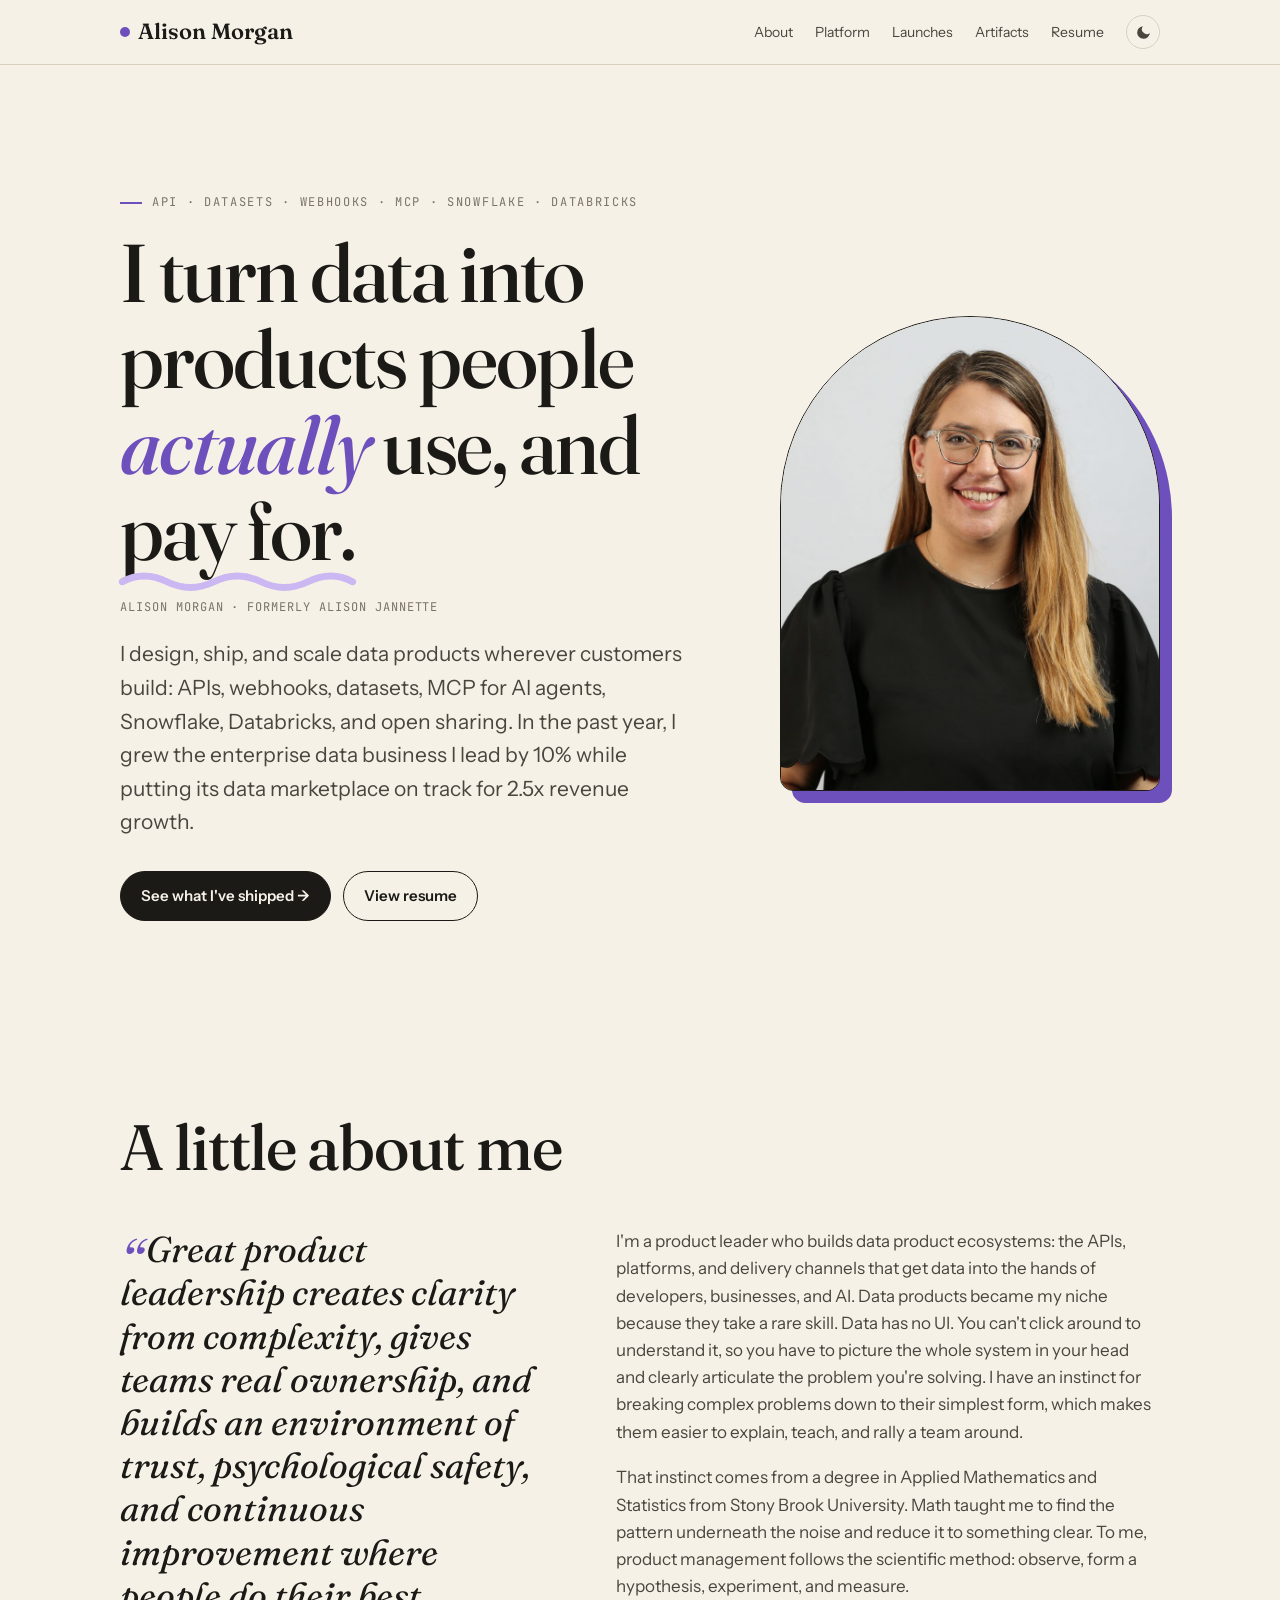
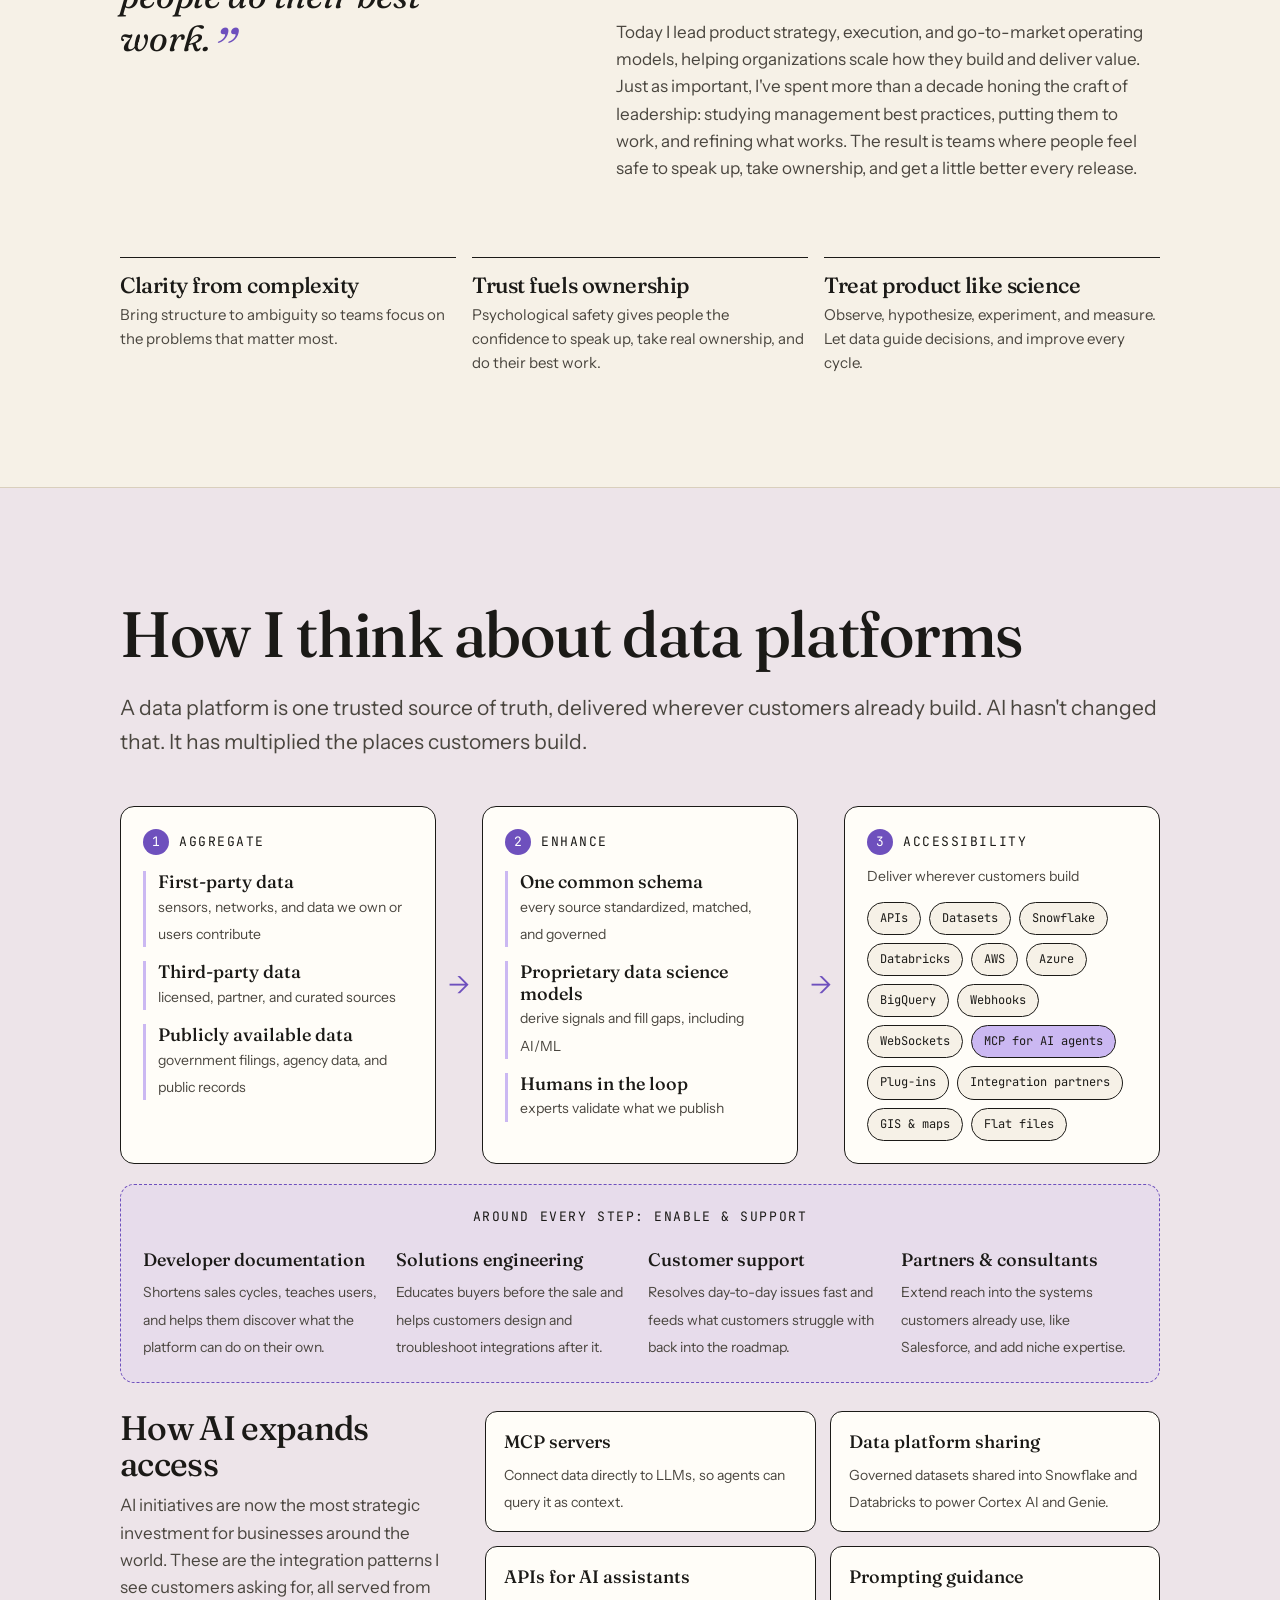
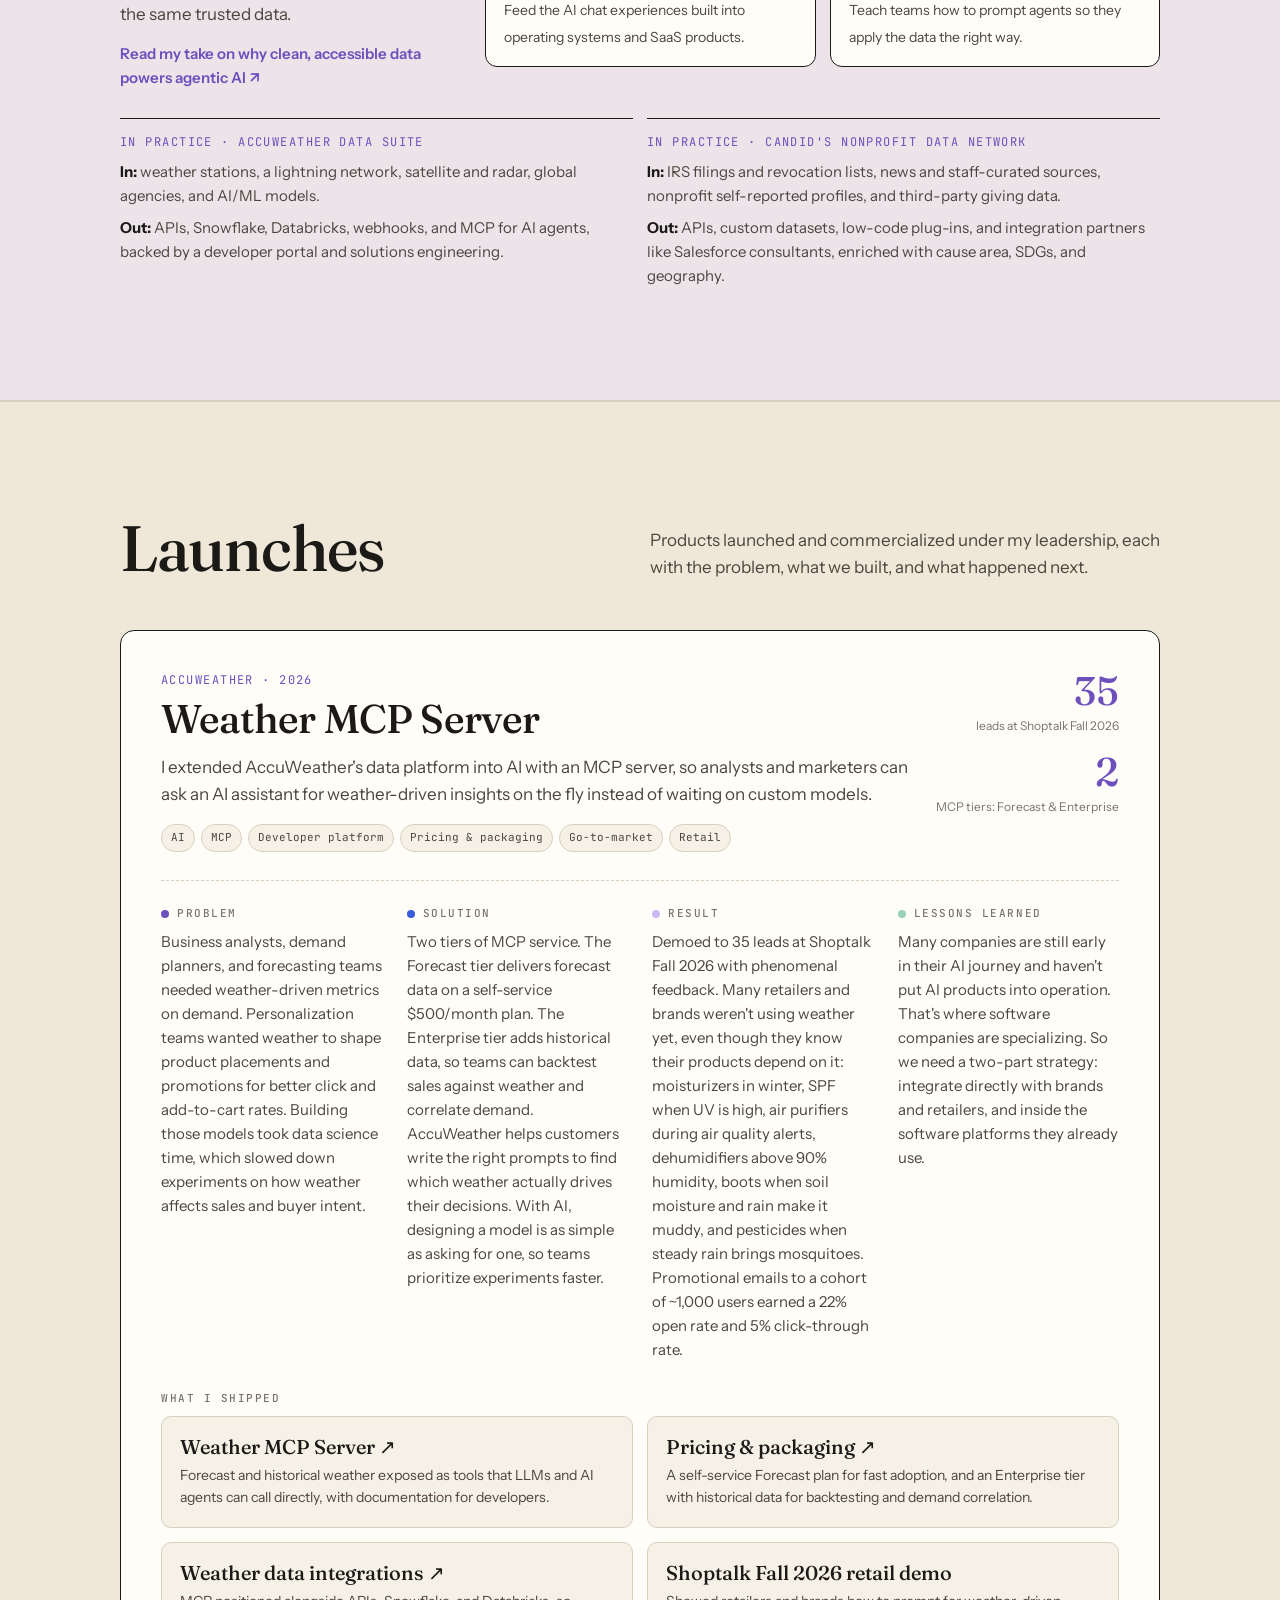
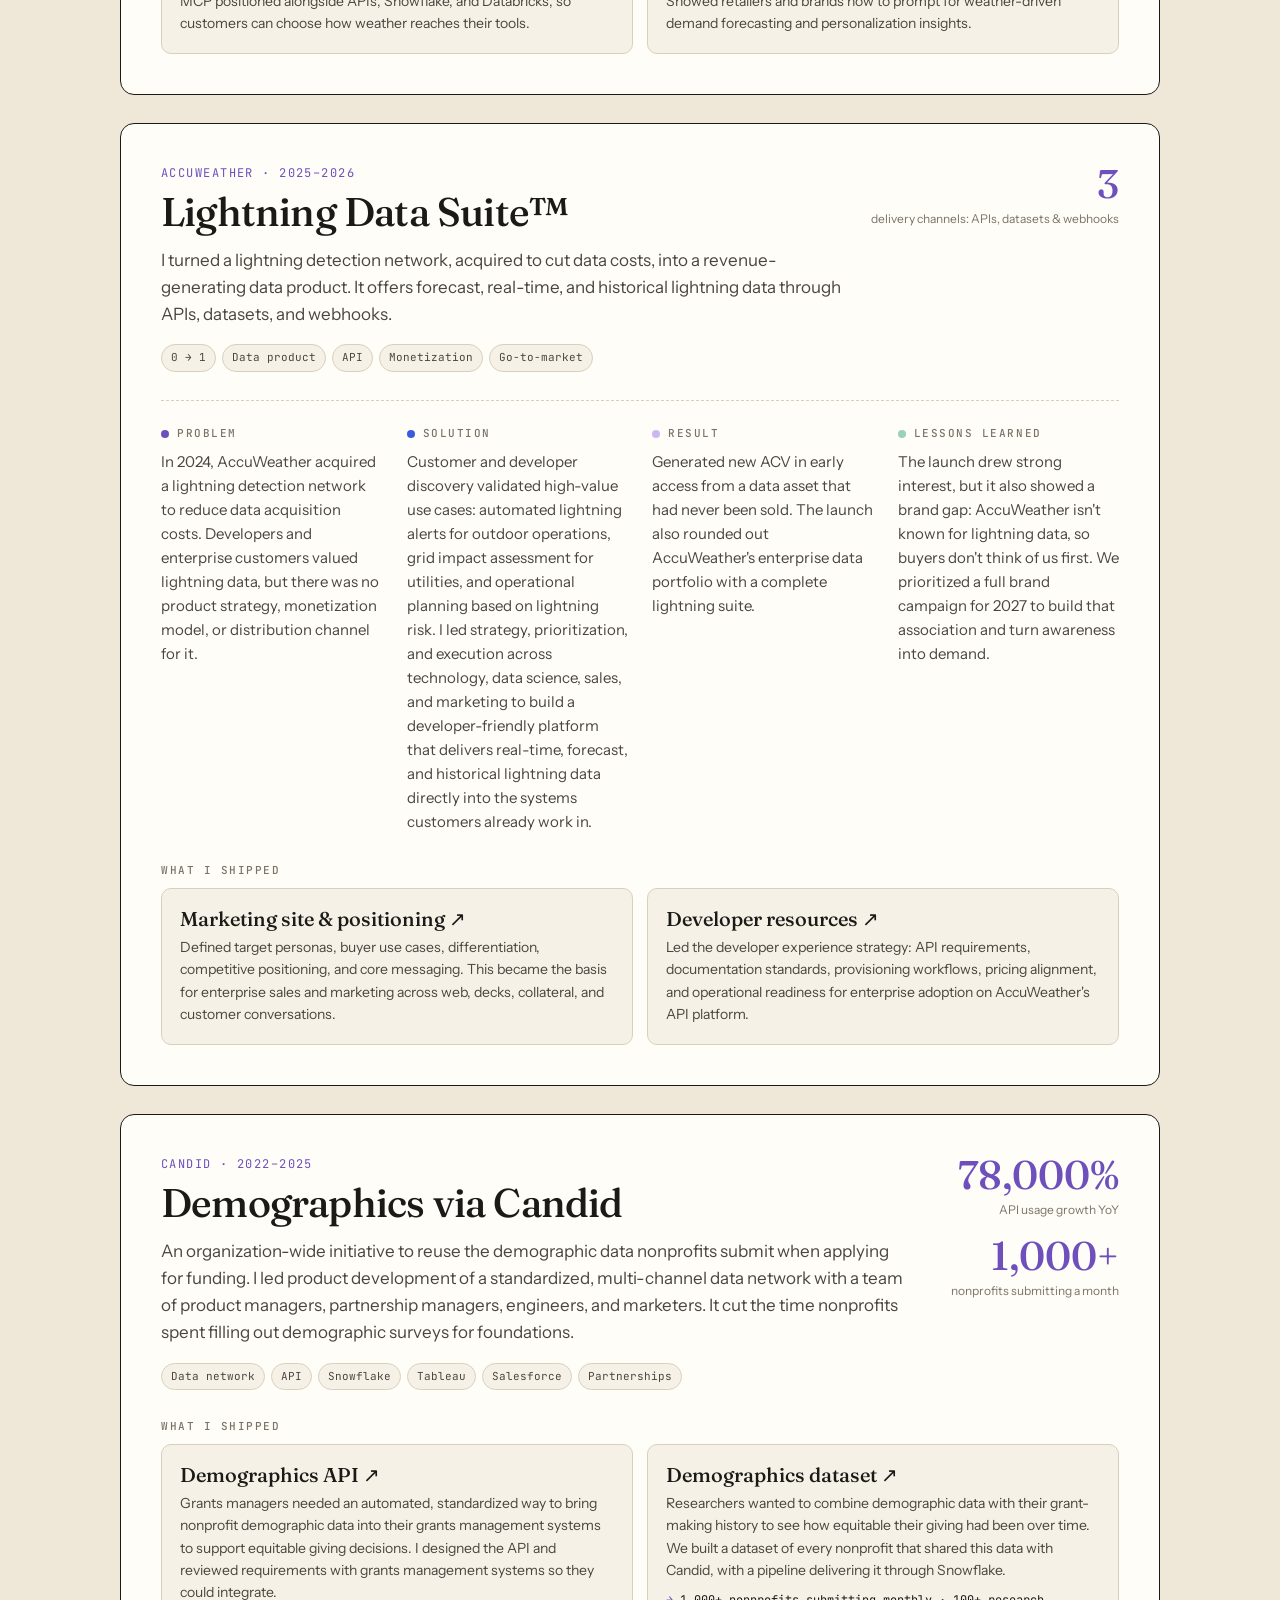
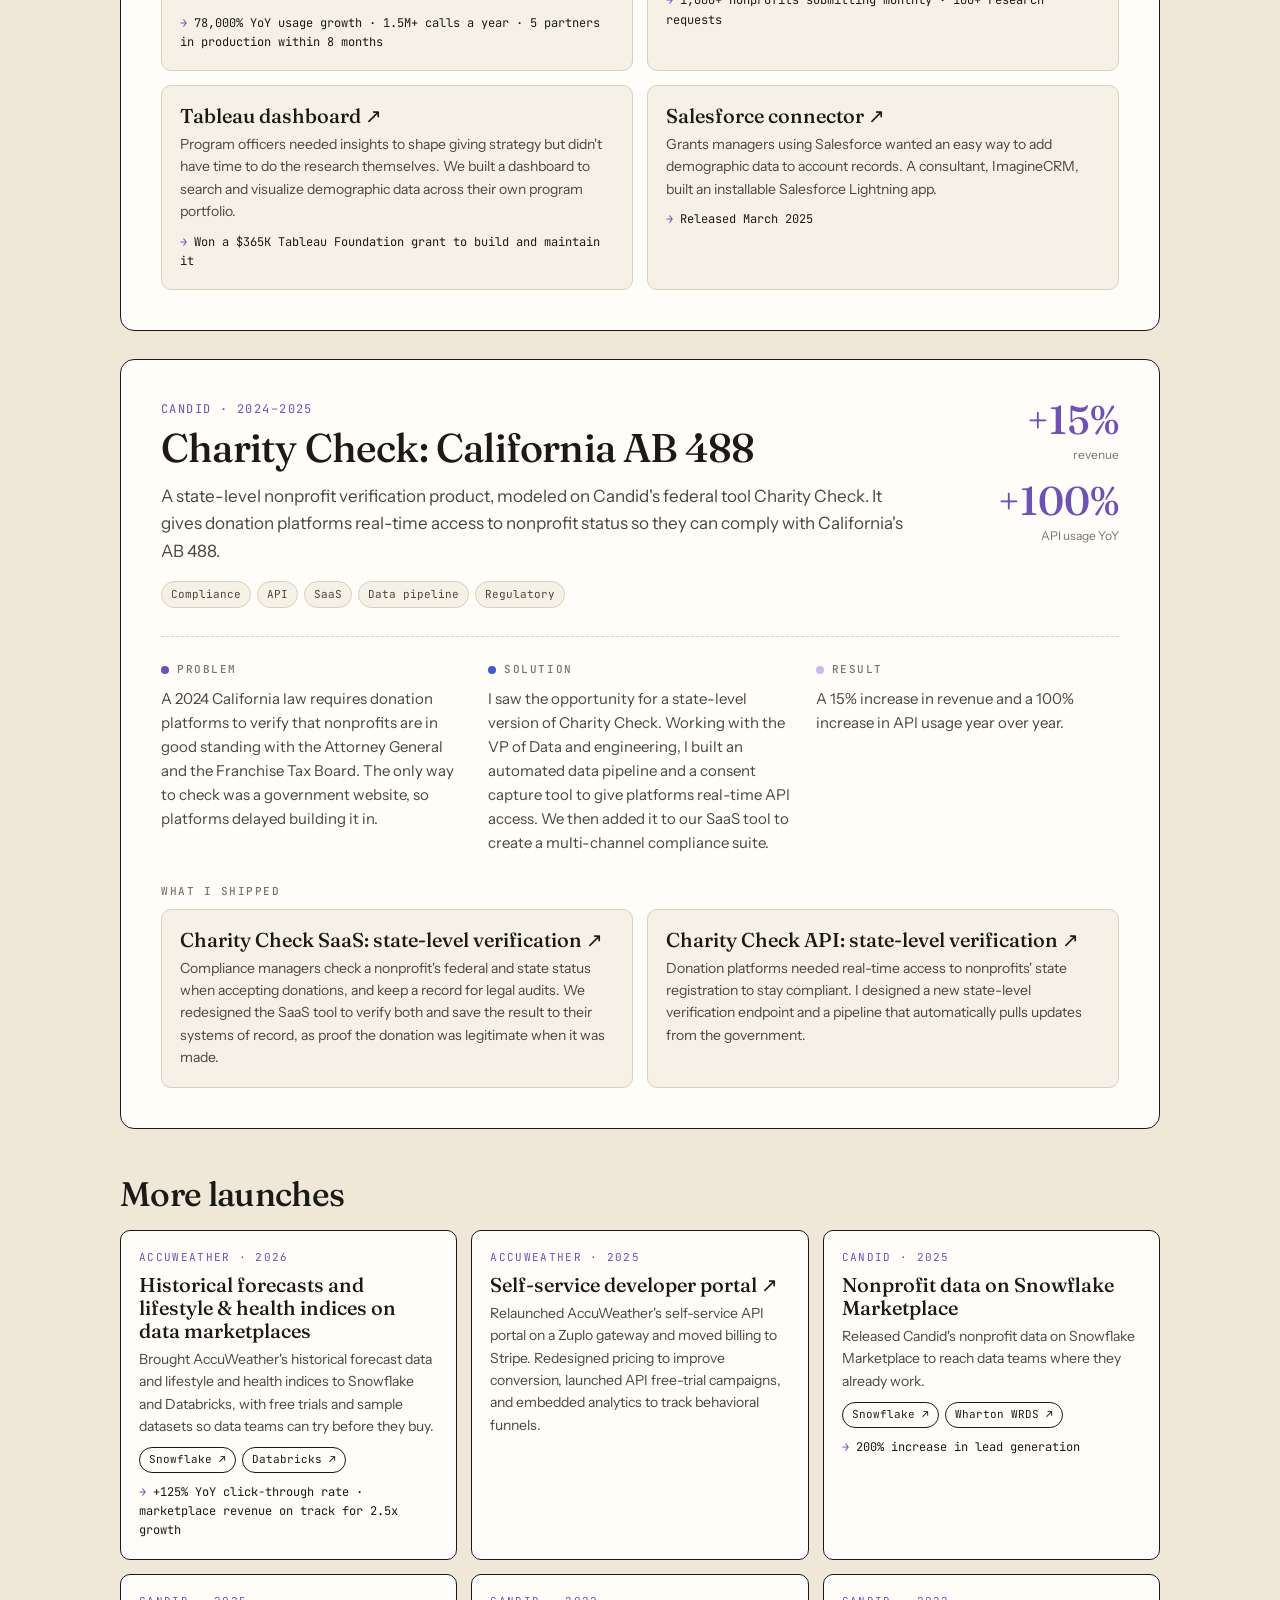
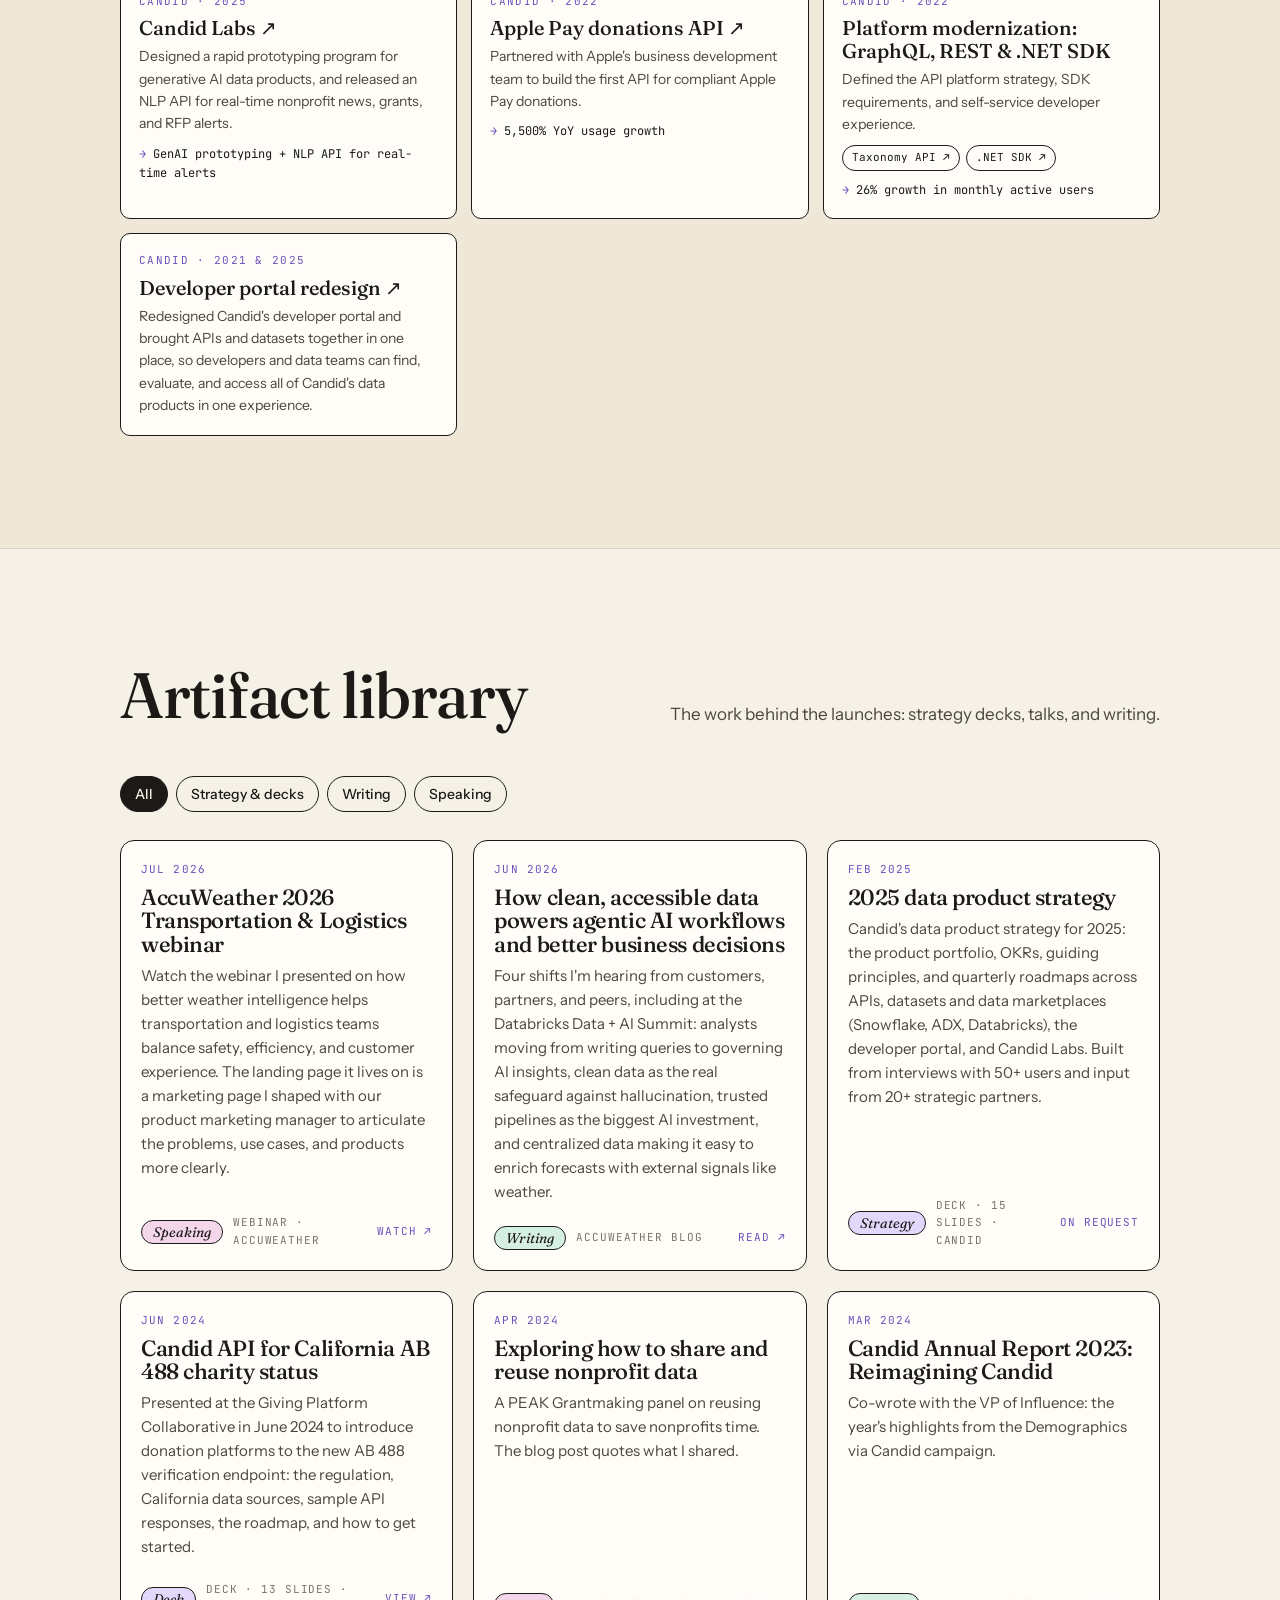
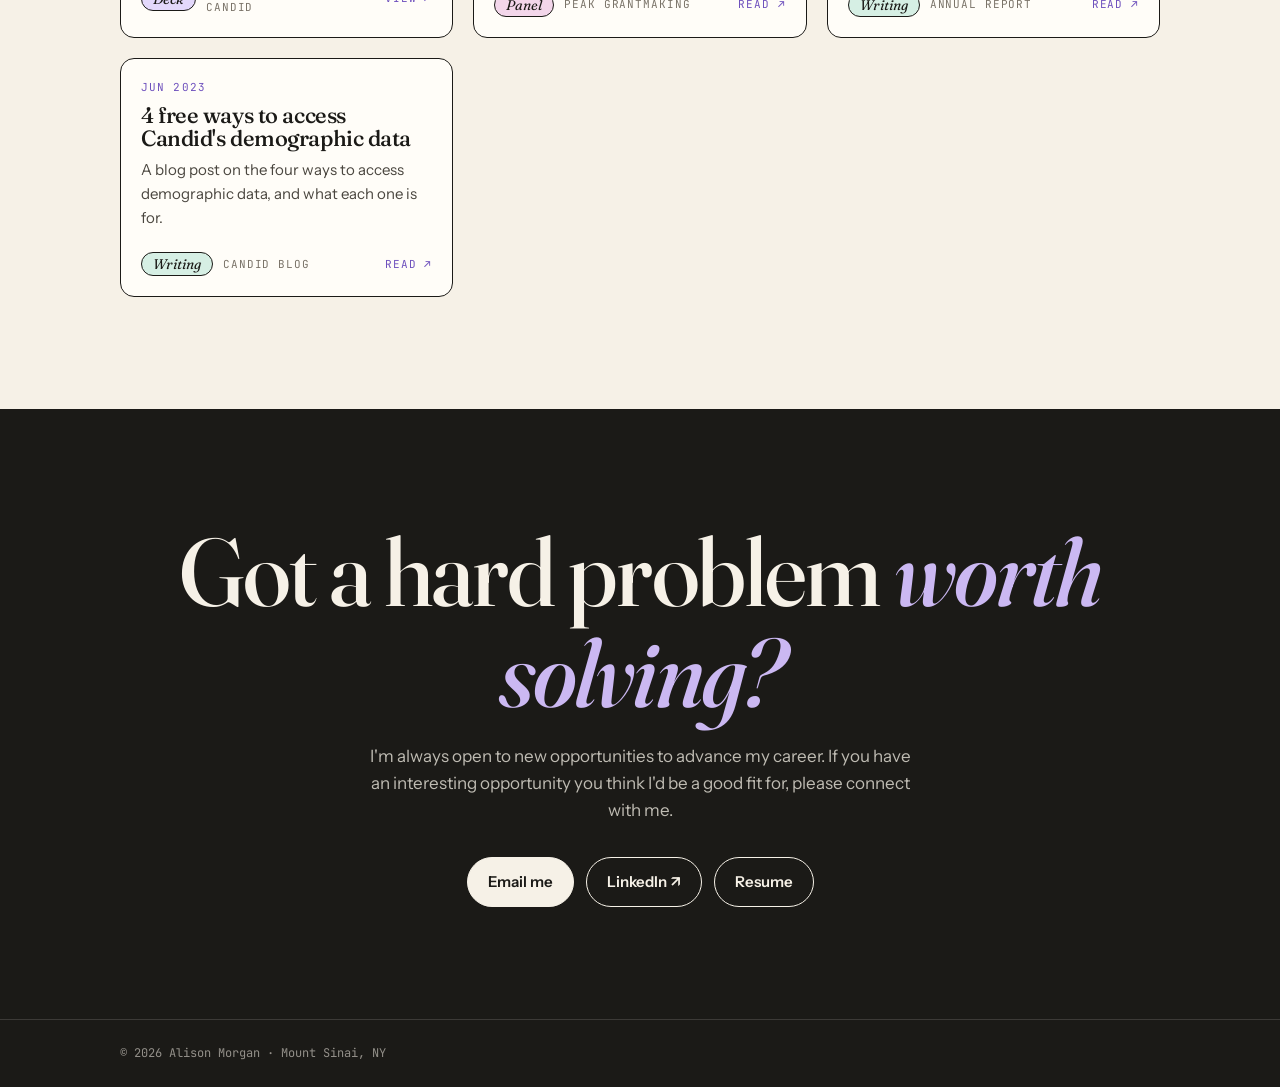
==== commit b1b9ab2a: "Remove KPI ticker, tint platform section, add Platform to nav, Shoptalk Fall 2026 Also offsets ancho" ====
--- a/index.html
+++ b/index.html
@@ -10,7 +10,7 @@
   <link rel="preconnect" href="https://fonts.googleapis.com">
   <link rel="preconnect" href="https://fonts.gstatic.com" crossorigin>
   <link href="https://fonts.googleapis.com/css2?family=Fraunces:ital,opsz,wght,SOFT,WONK@0,9..144,300..700,0..100,0..1;1,9..144,300..700,0..100,0..1&family=Instrument+Sans:wght@400..700&family=JetBrains+Mono:wght@400;500&display=swap" rel="stylesheet">
-  <link rel="stylesheet" href="assets/styles.css?v=20260927j">
+  <link rel="stylesheet" href="assets/styles.css?v=20261003b">
   <script>try{var t=localStorage.getItem("theme");if(t==="light"||t==="dark")document.documentElement.setAttribute("data-theme",t);}catch(e){}</script>
   <link rel="icon" href="data:image/svg+xml,<svg xmlns='http://www.w3.org/2000/svg' viewBox='0 0 100 100'><circle cx='50' cy='50' r='40' fill='%236e50bd'/></svg>">
   <script type="application/ld+json">
@@ -25,6 +25,7 @@
       <a class="logo" href="./" title="psst… try clicking me a few times"><span class="dot"></span>Alison&nbsp;Morgan</a>
       <nav class="nav-links" aria-label="Primary">
         <a href="#about">About</a>
+        <a href="#platform">Platform</a>
         <a href="#launches">Launches</a>
         <a href="#artifacts">Artifacts</a>
         <a class="keep" href="resume">Resume</a>
@@ -63,14 +64,6 @@
         </div>
       </div>
     </section>
-
-    <!-- ============ MARQUEE ============ -->
-    <div class="marquee" aria-hidden="true">
-      <div class="track">
-        <span>APIs · Webhooks · Datasets · MCP</span><span>AI-ready data via MCP</span><span>2.5x revenue growth on Snowflake &amp; Databricks</span><span>0 → 1 data products</span><span>78,000% API usage growth</span><span>Multi-channel data delivery</span><span>Pricing &amp; monetization</span><span>5,500% growth on Apple Pay API</span><span>Developer experience</span>
-        <span>APIs · Webhooks · Datasets · MCP</span><span>AI-ready data via MCP</span><span>2.5x revenue growth on Snowflake &amp; Databricks</span><span>0 → 1 data products</span><span>78,000% API usage growth</span><span>Multi-channel data delivery</span><span>Pricing &amp; monetization</span><span>5,500% growth on Apple Pay API</span><span>Developer experience</span>
-      </div>
-    </div>
 
     <!-- ============ ABOUT ============ -->
     <section id="about">
@@ -240,7 +233,7 @@
                 <div class="tags"><span class="tag">AI</span><span class="tag">MCP</span><span class="tag">Developer platform</span><span class="tag">Pricing &amp; packaging</span><span class="tag">Go-to-market</span><span class="tag">Retail</span></div>
               </div>
               <div class="metrics">
-                <div class="metric"><b>35</b><span>leads at Shoptalk 2026</span></div>
+                <div class="metric"><b>35</b><span>leads at Shoptalk Fall 2026</span></div>
                 <div class="metric"><b>2</b><span>MCP tiers: Forecast &amp; Enterprise</span></div>
               </div>
             </div>
@@ -255,7 +248,7 @@
               </div>
               <div>
                 <h4>Result</h4>
-                <p>Demoed to 35 leads at Shoptalk 2026 with phenomenal feedback. Many retailers and brands weren't using weather yet, even though they know their products depend on it: moisturizers in winter, SPF when UV is high, air purifiers during air quality alerts, dehumidifiers above 90% humidity, boots when soil moisture and rain make it muddy, and pesticides when steady rain brings mosquitoes. Promotional emails to a cohort of ~1,000 users earned a 22% open rate and 5% click-through rate.</p>
+                <p>Demoed to 35 leads at Shoptalk Fall 2026 with phenomenal feedback. Many retailers and brands weren't using weather yet, even though they know their products depend on it: moisturizers in winter, SPF when UV is high, air purifiers during air quality alerts, dehumidifiers above 90% humidity, boots when soil moisture and rain make it muddy, and pesticides when steady rain brings mosquitoes. Promotional emails to a cohort of ~1,000 users earned a 22% open rate and 5% click-through rate.</p>
               </div>
               <div>
                 <h4>Lessons learned</h4>
@@ -278,7 +271,7 @@
                   <p>MCP positioned alongside APIs, Snowflake, and Databricks, so customers can choose how weather reaches their tools.</p>
                 </div>
                 <div class="product">
-                  <h5>Shoptalk 2026 retail demo</h5>
+                  <h5>Shoptalk Fall 2026 retail demo</h5>
                   <p>Showed retailers and brands how to prompt for weather-driven demand forecasting and personalization insights.</p>
                 </div>
               </div>
@@ -604,6 +597,6 @@
     </div>
   </footer>
 
-  <script src="assets/script.js?v=20260927j"></script>
+  <script src="assets/script.js?v=20261003b"></script>
 </body>
 </html>
--- a/assets/styles.css
+++ b/assets/styles.css
@@ -70,6 +70,7 @@
 /* ---------- Base ---------- */
 *, *::before, *::after { box-sizing: border-box; }
 html { scroll-behavior: smooth; }
+section[id] { scroll-margin-top: 64px; }
 body {
   margin: 0;
   background: var(--paper);
@@ -250,19 +251,7 @@
   .portrait { justify-self: start; max-width: 260px; order: -1; }
 }
 
-/* ---------- Marquee ---------- */
-.marquee {
-  border-block: 1.5px solid var(--ink);
-  background: var(--ink); color: var(--paper);
-  overflow: hidden; white-space: nowrap;
-  font-family: var(--serif); font-style: italic; font-size: 22px;
-  padding: 12px 0;
-}
-.marquee .track { display: inline-flex; gap: 40px; animation: scroll 70s linear infinite; padding-left: 40px; }
-.marquee span::after { content: "✺"; margin-left: 40px; color: var(--on-ink-accent); font-style: normal; }
-@keyframes scroll { to { transform: translateX(-50%); } }
 @media (prefers-reduced-motion: reduce) {
-  .marquee .track { animation: none; }
   * { transition: none !important; animation: none !important; }
 }
 
@@ -295,7 +284,10 @@
 }
 
 /* ---------- Platform framework ---------- */
-.platform { padding-top: 0; }
+.platform {
+  background: color-mix(in srgb, var(--sun) 22%, var(--paper));
+  border-block: 1px solid var(--line);
+}
 .platform .section-head p { max-width: none; flex: 1 1 100%; font-size: clamp(18px, 1.8vw, 21px); }
 .pf { display: grid; gap: 16px; }
 .pf-step {
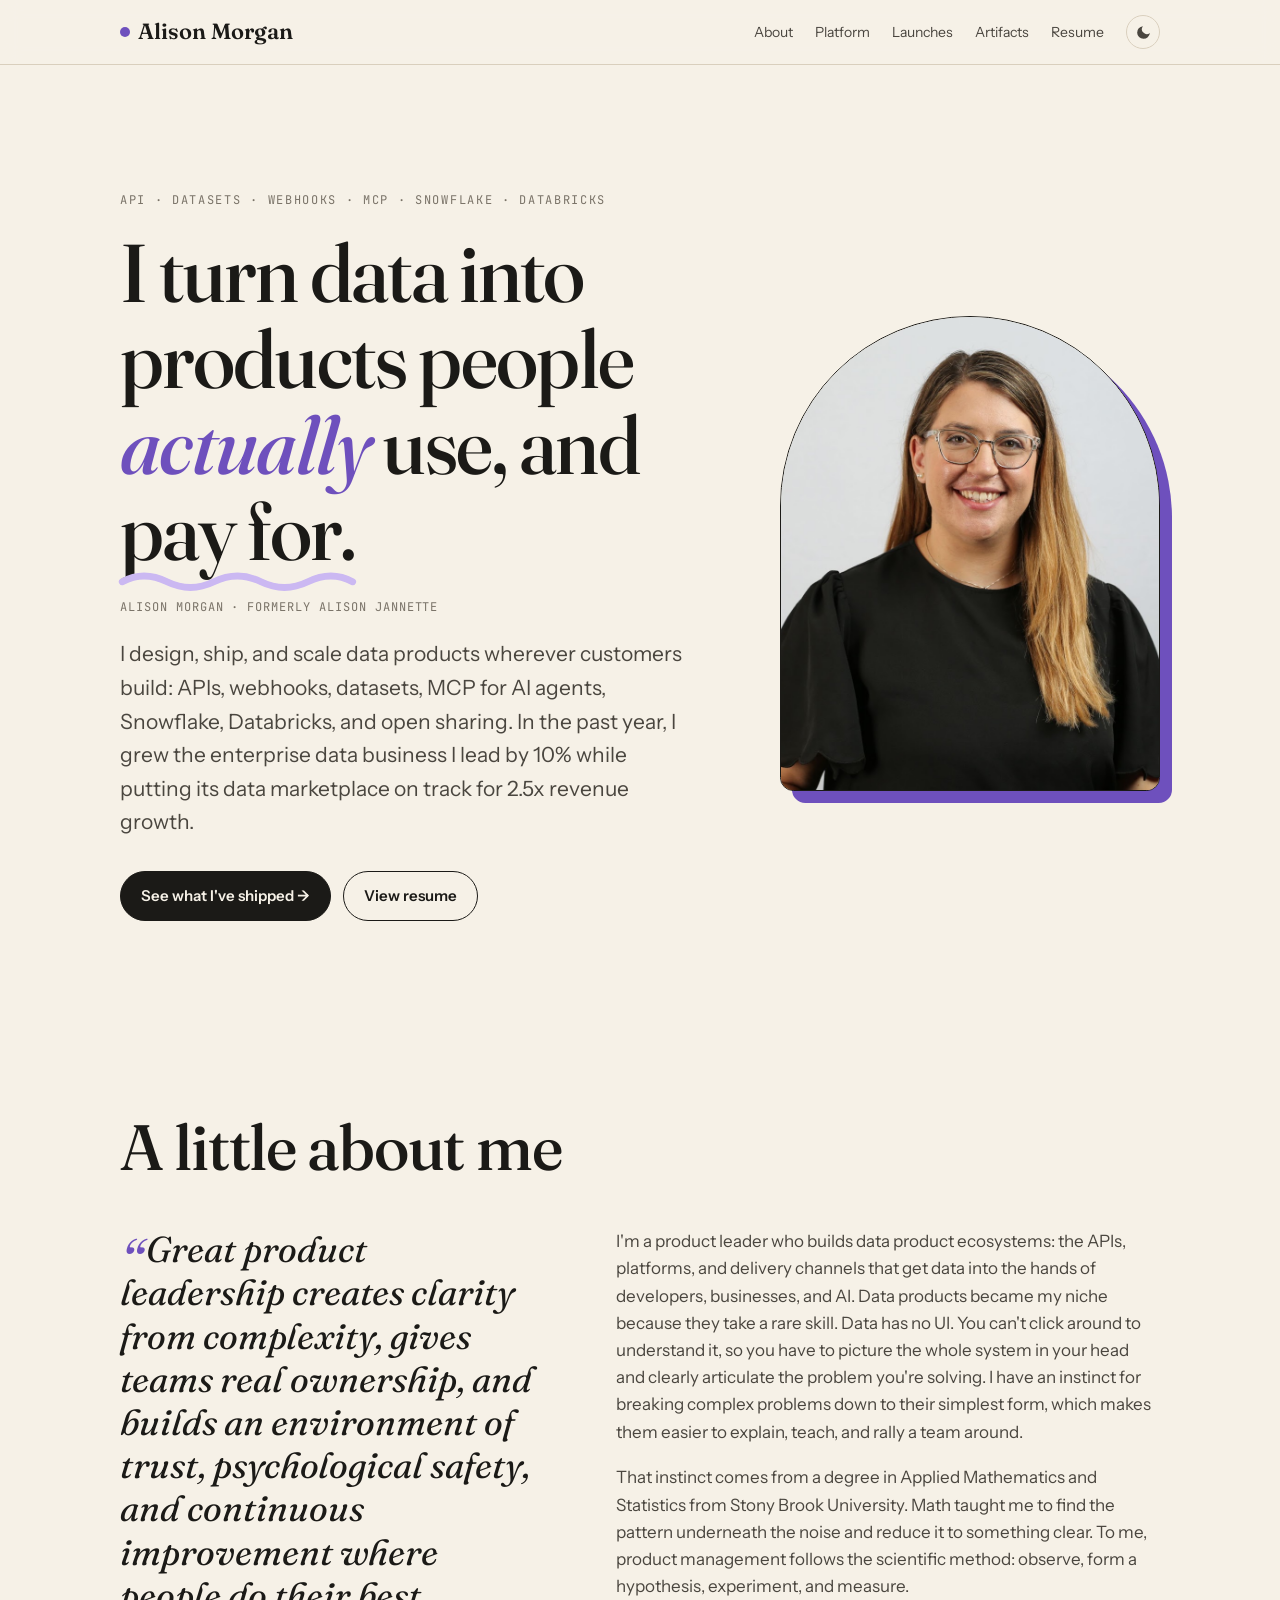
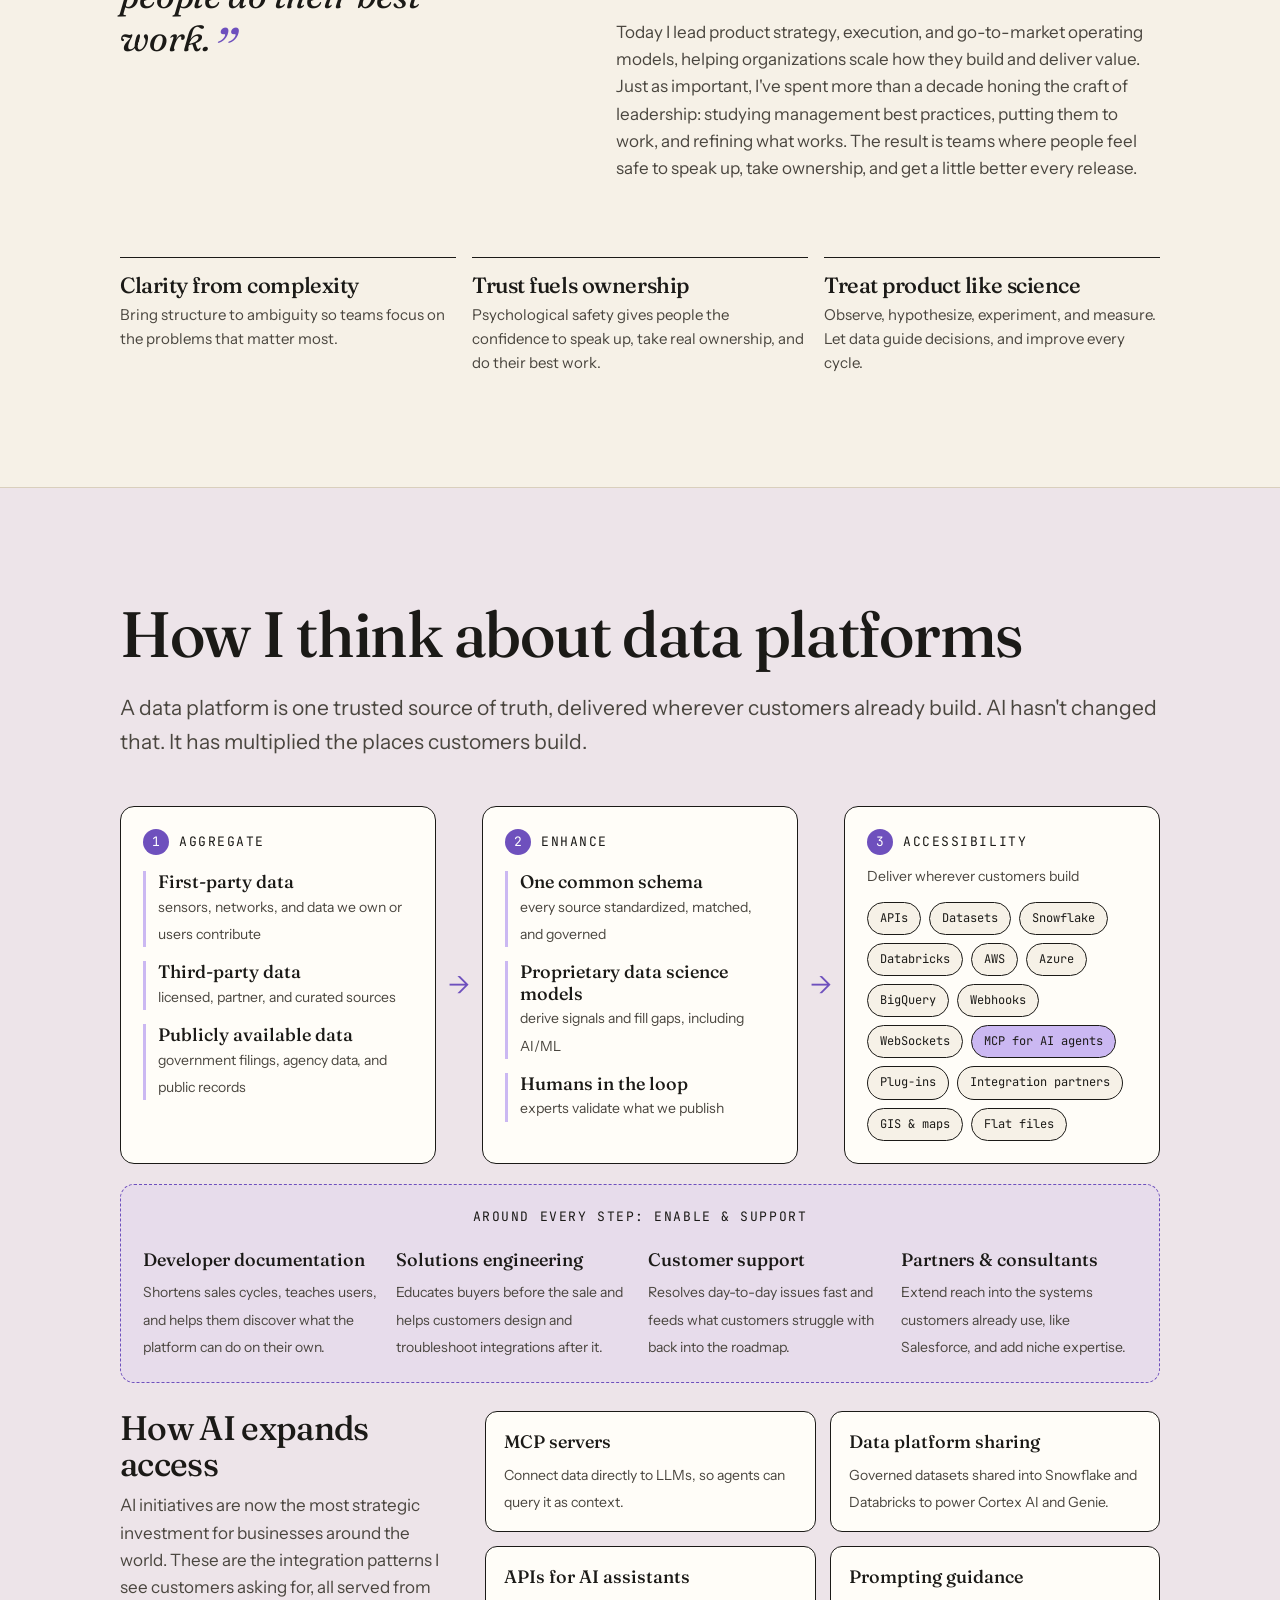
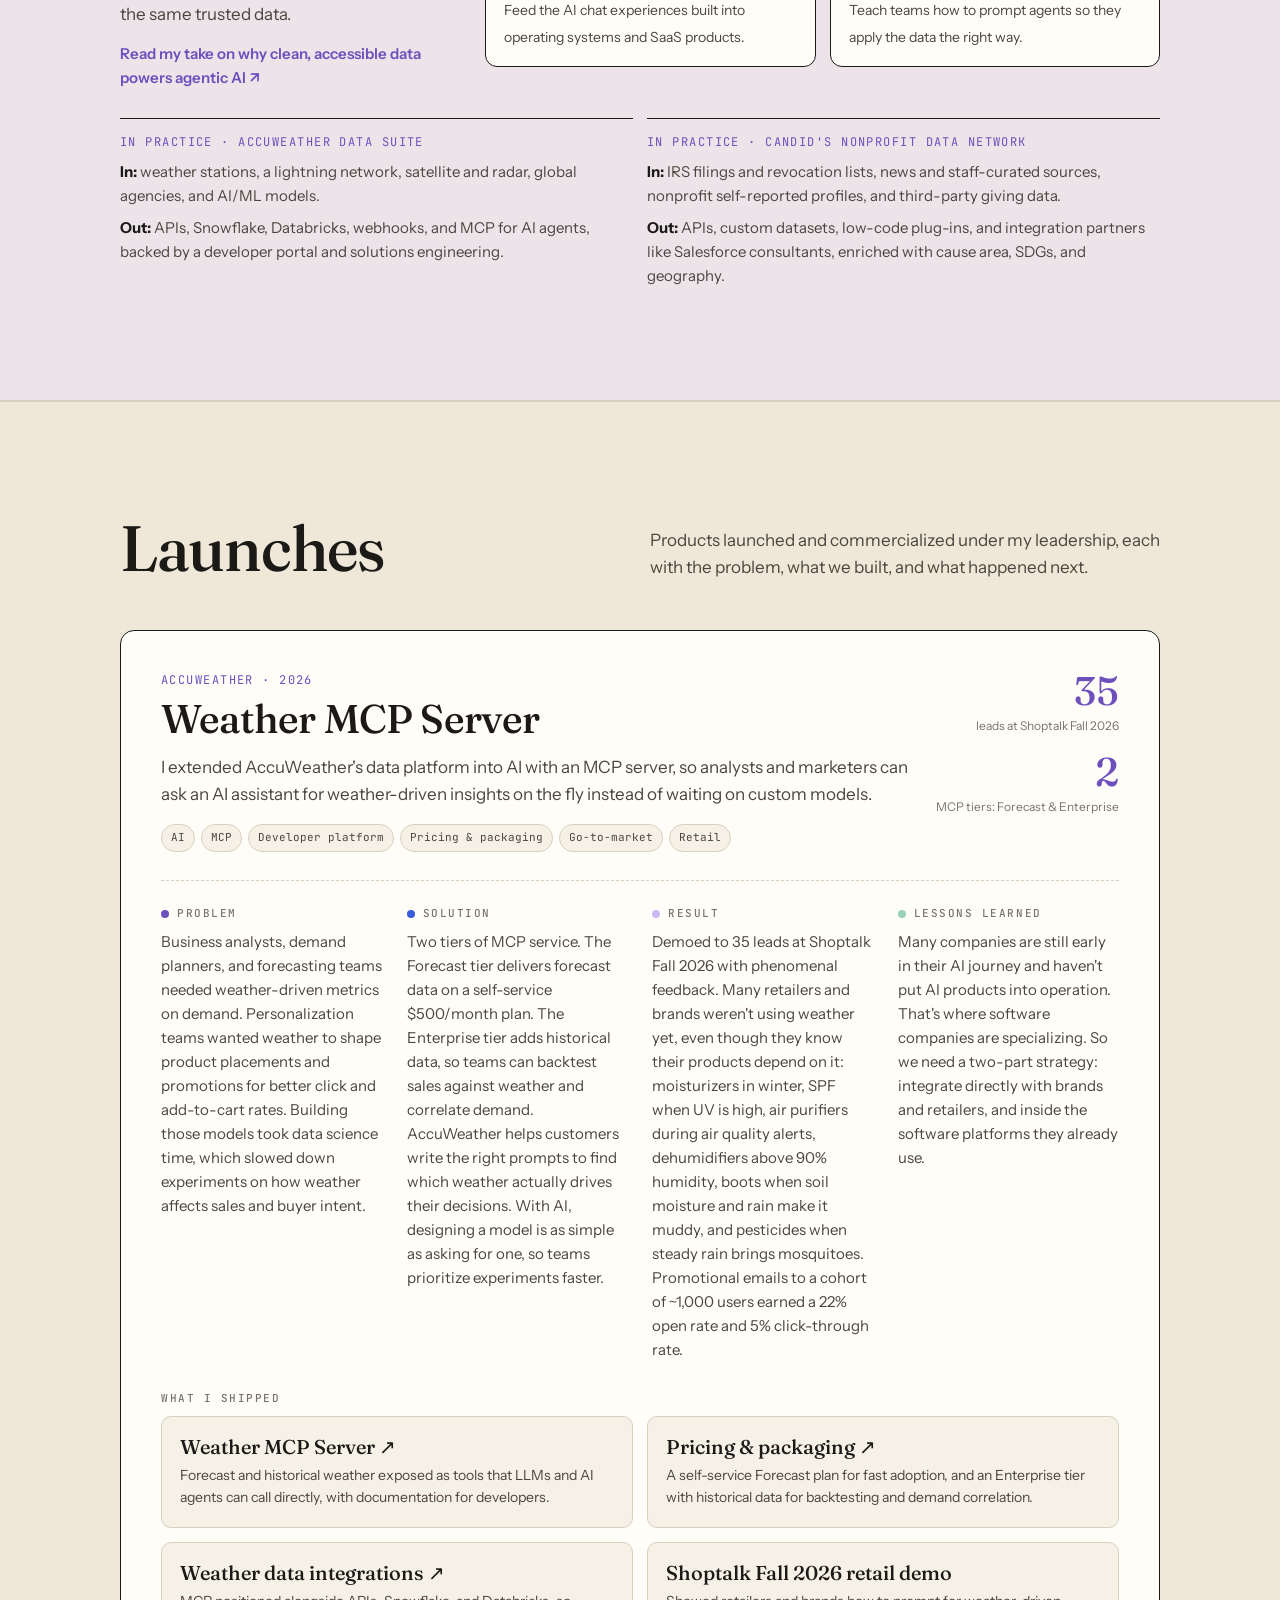
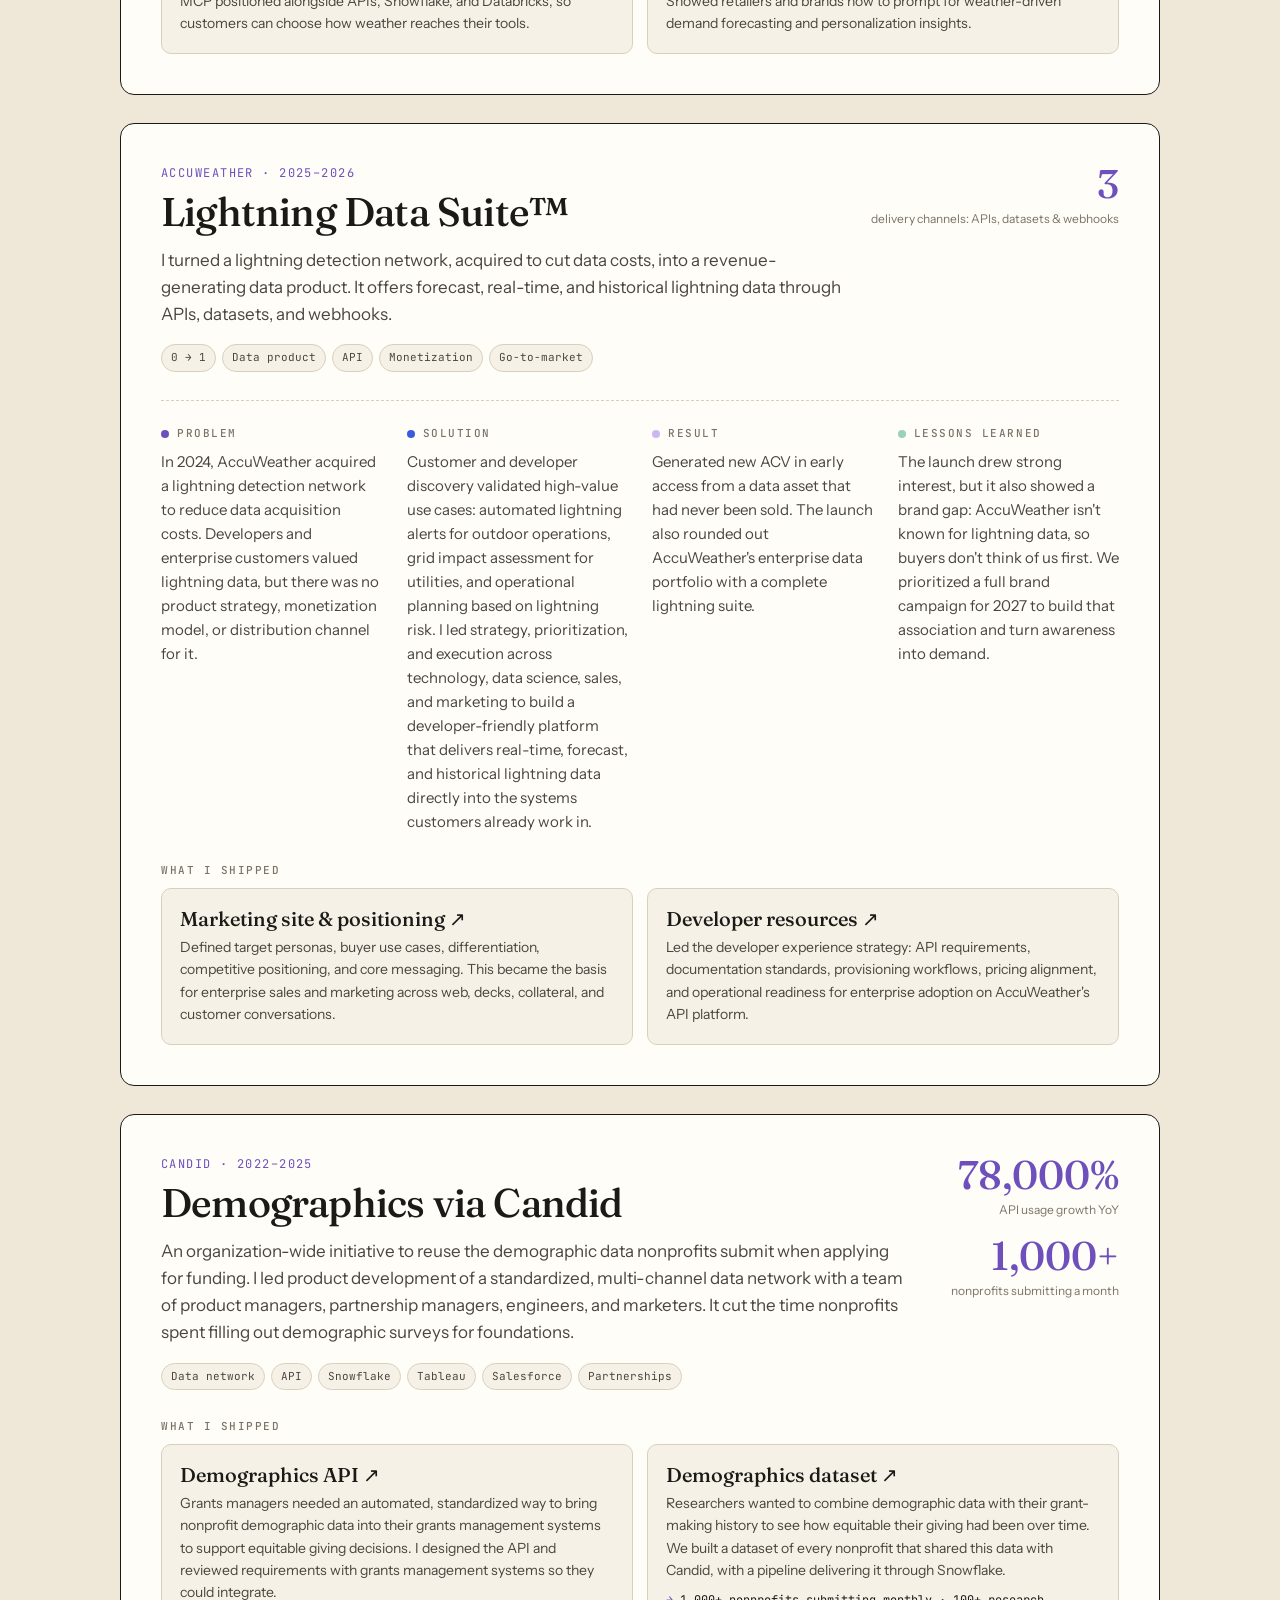
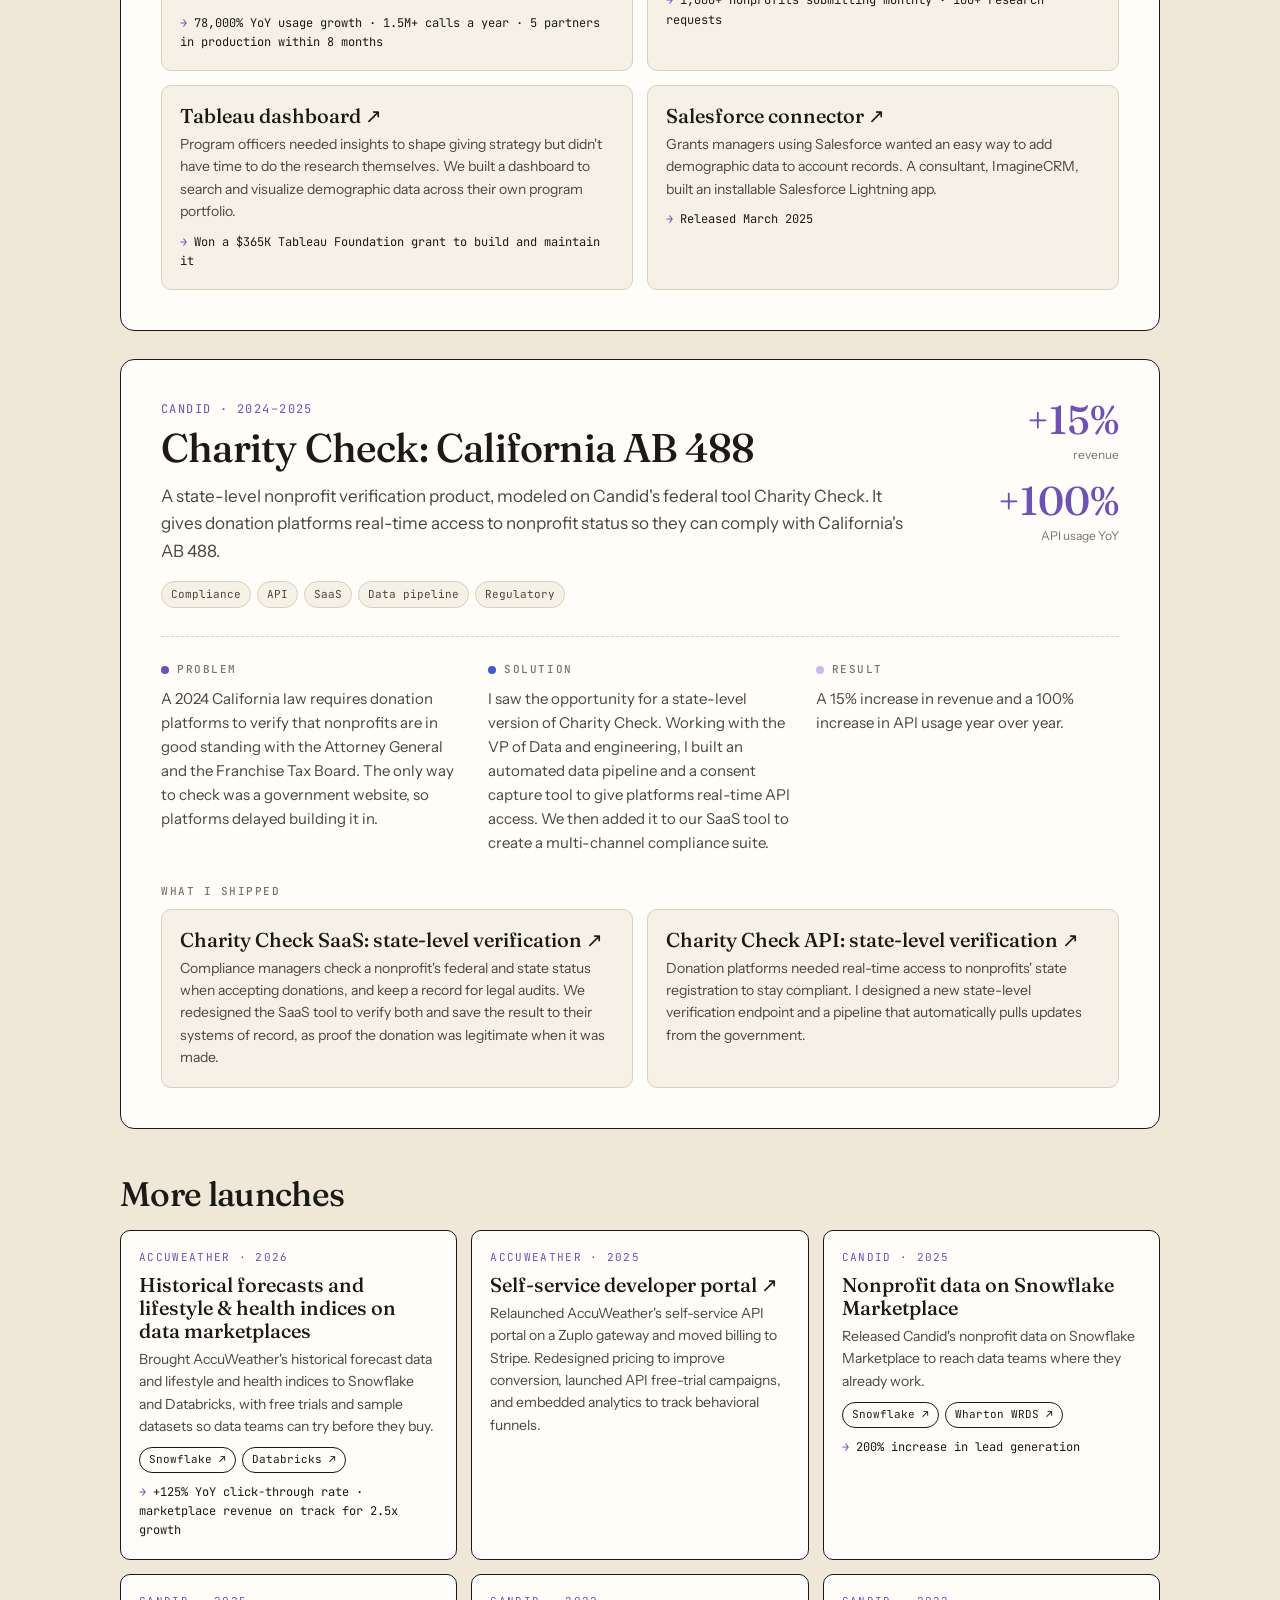
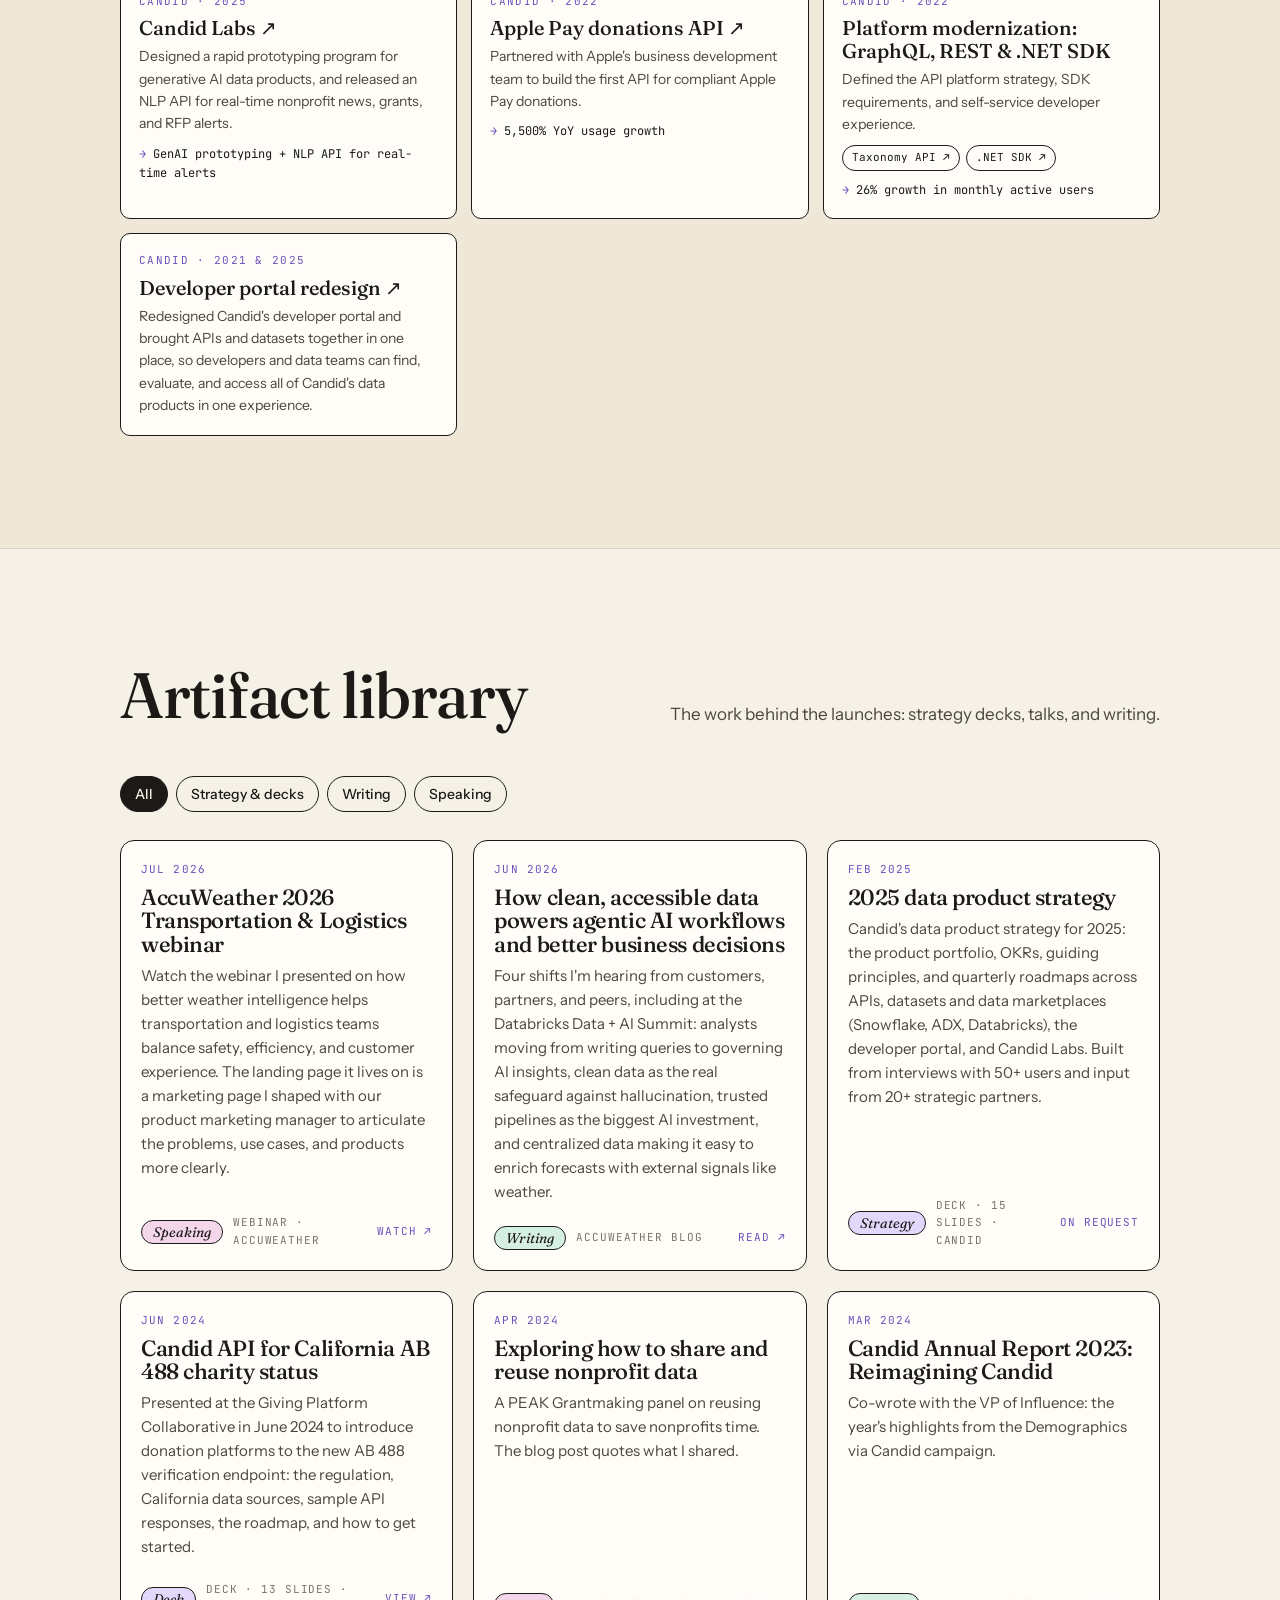
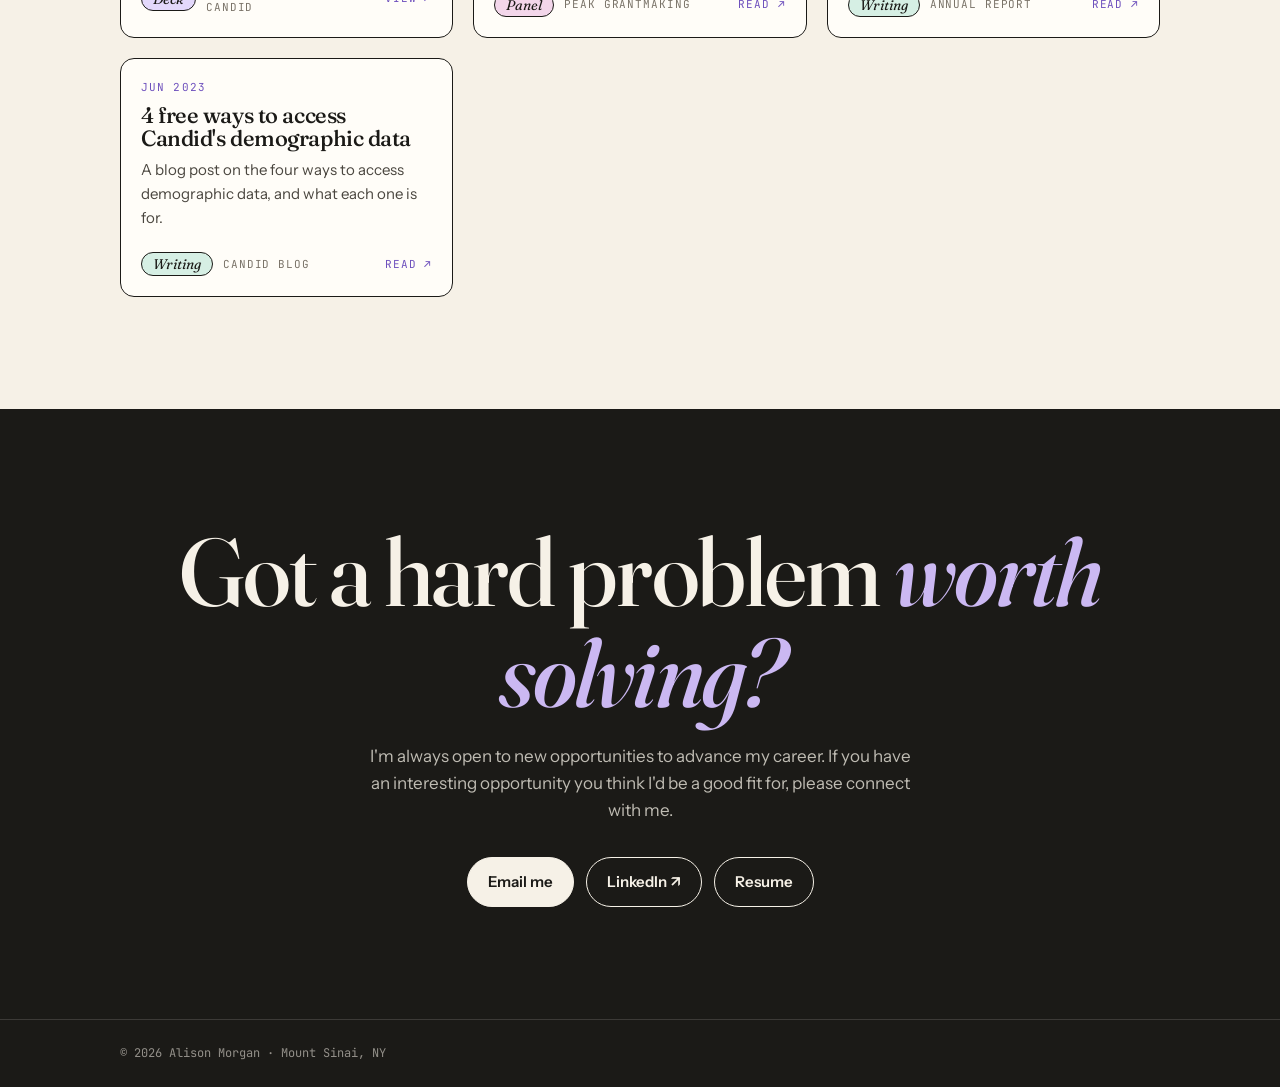
==== commit 31e5d392: "Remove accent dash before hero tagline Co-Authored-By: Claude Opus 5.5 <noreply@anthropic.com> Claud" ====
--- a/index.html
+++ b/index.html
@@ -10,7 +10,7 @@
   <link rel="preconnect" href="https://fonts.googleapis.com">
   <link rel="preconnect" href="https://fonts.gstatic.com" crossorigin>
   <link href="https://fonts.googleapis.com/css2?family=Fraunces:ital,opsz,wght,SOFT,WONK@0,9..144,300..700,0..100,0..1;1,9..144,300..700,0..100,0..1&family=Instrument+Sans:wght@400..700&family=JetBrains+Mono:wght@400;500&display=swap" rel="stylesheet">
-  <link rel="stylesheet" href="assets/styles.css?v=20261003b">
+  <link rel="stylesheet" href="assets/styles.css?v=20261003c">
   <script>try{var t=localStorage.getItem("theme");if(t==="light"||t==="dark")document.documentElement.setAttribute("data-theme",t);}catch(e){}</script>
   <link rel="icon" href="data:image/svg+xml,<svg xmlns='http://www.w3.org/2000/svg' viewBox='0 0 100 100'><circle cx='50' cy='50' r='40' fill='%236e50bd'/></svg>">
   <script type="application/ld+json">
@@ -597,6 +597,6 @@
     </div>
   </footer>
 
-  <script src="assets/script.js?v=20261003b"></script>
+  <script src="assets/script.js?v=20261003c"></script>
 </body>
 </html>
--- a/assets/styles.css
+++ b/assets/styles.css
@@ -111,18 +111,10 @@
   align-items: center;
   gap: 10px;
 }
-.eyebrow::before {
-  content: "";
-  flex: none;
-  width: 22px; height: 2px;
-  background: var(--accent);
-}
 .hero .eyebrow { align-items: flex-start; line-height: 1.6; }
-.hero .eyebrow::before { margin-top: .75em; }
 @media (max-width: 1100px) { .hero .eyebrow { letter-spacing: .06em; } }
 @media (max-width: 520px) {
   .hero .eyebrow { font-size: min(10px, 2.6vw); letter-spacing: 0; white-space: nowrap; }
-  .hero .eyebrow::before { display: none; }
 }
 
 /* ---------- Nav ---------- */
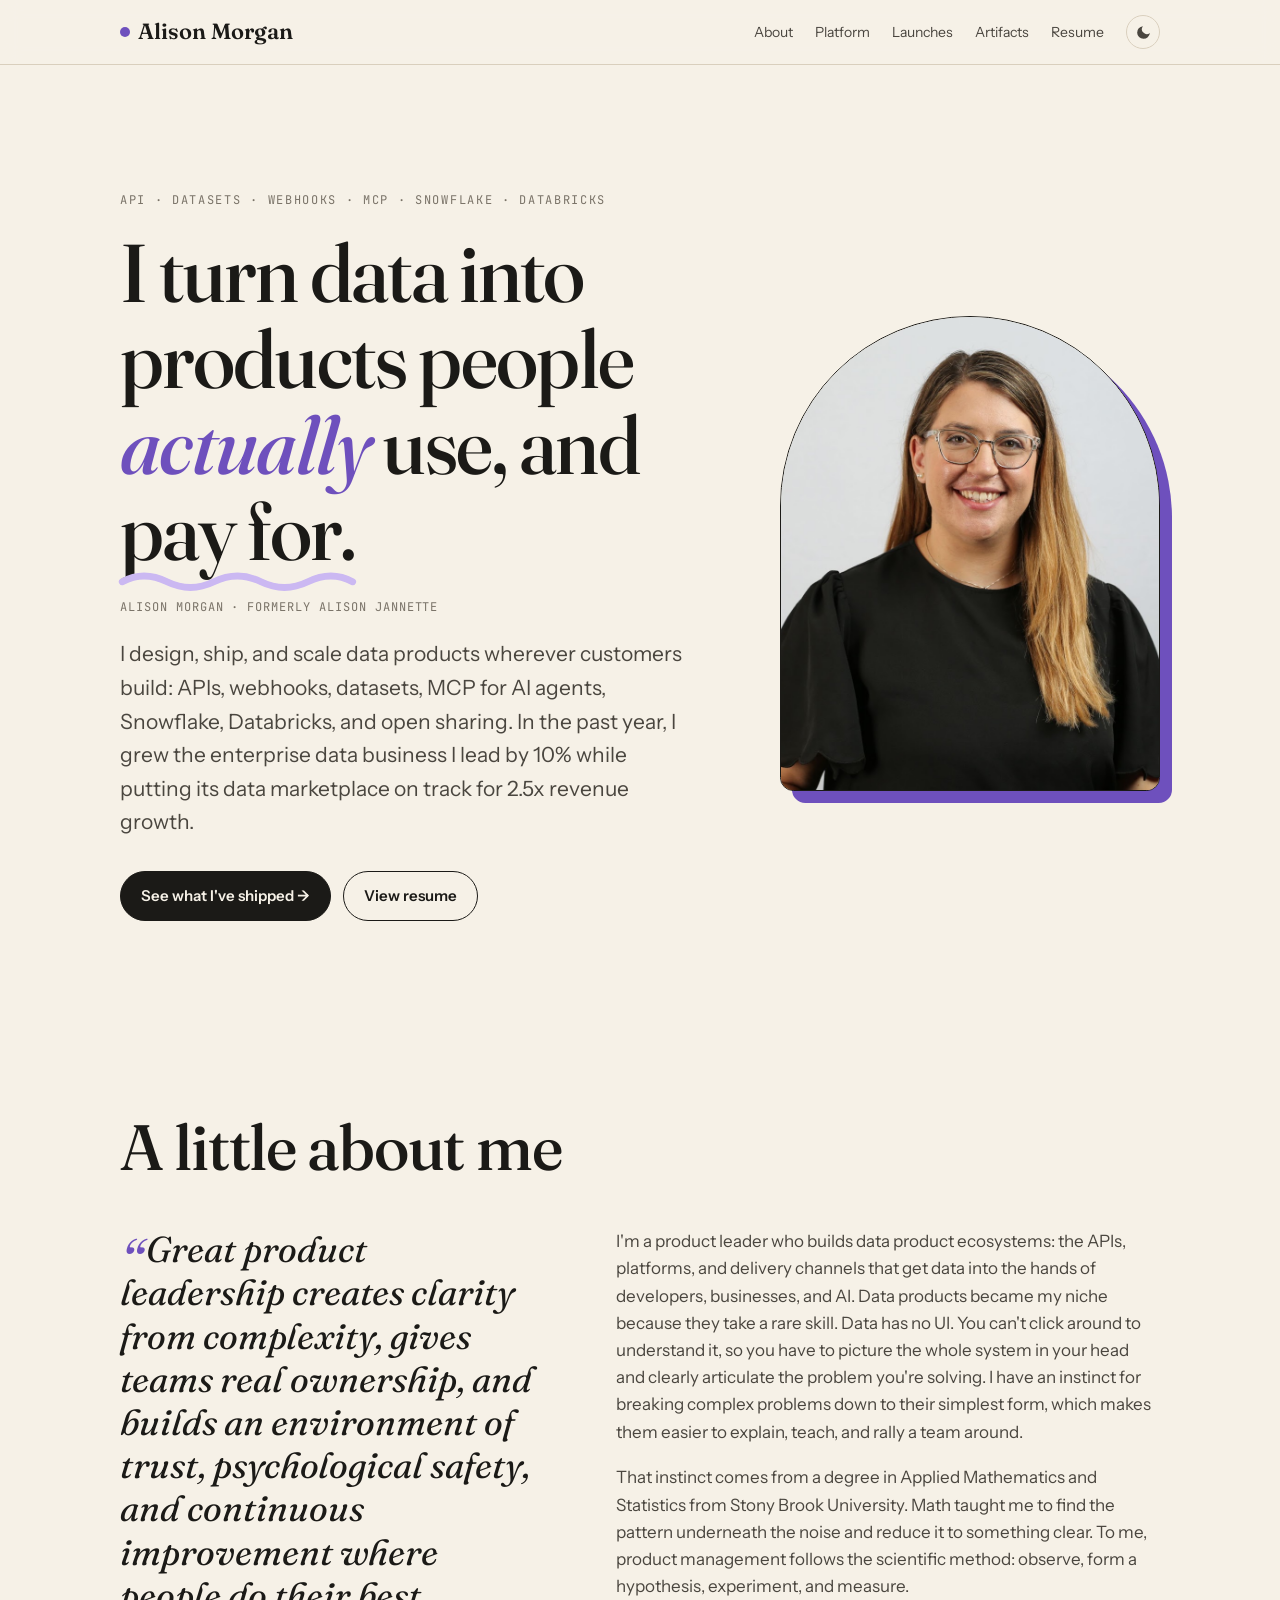
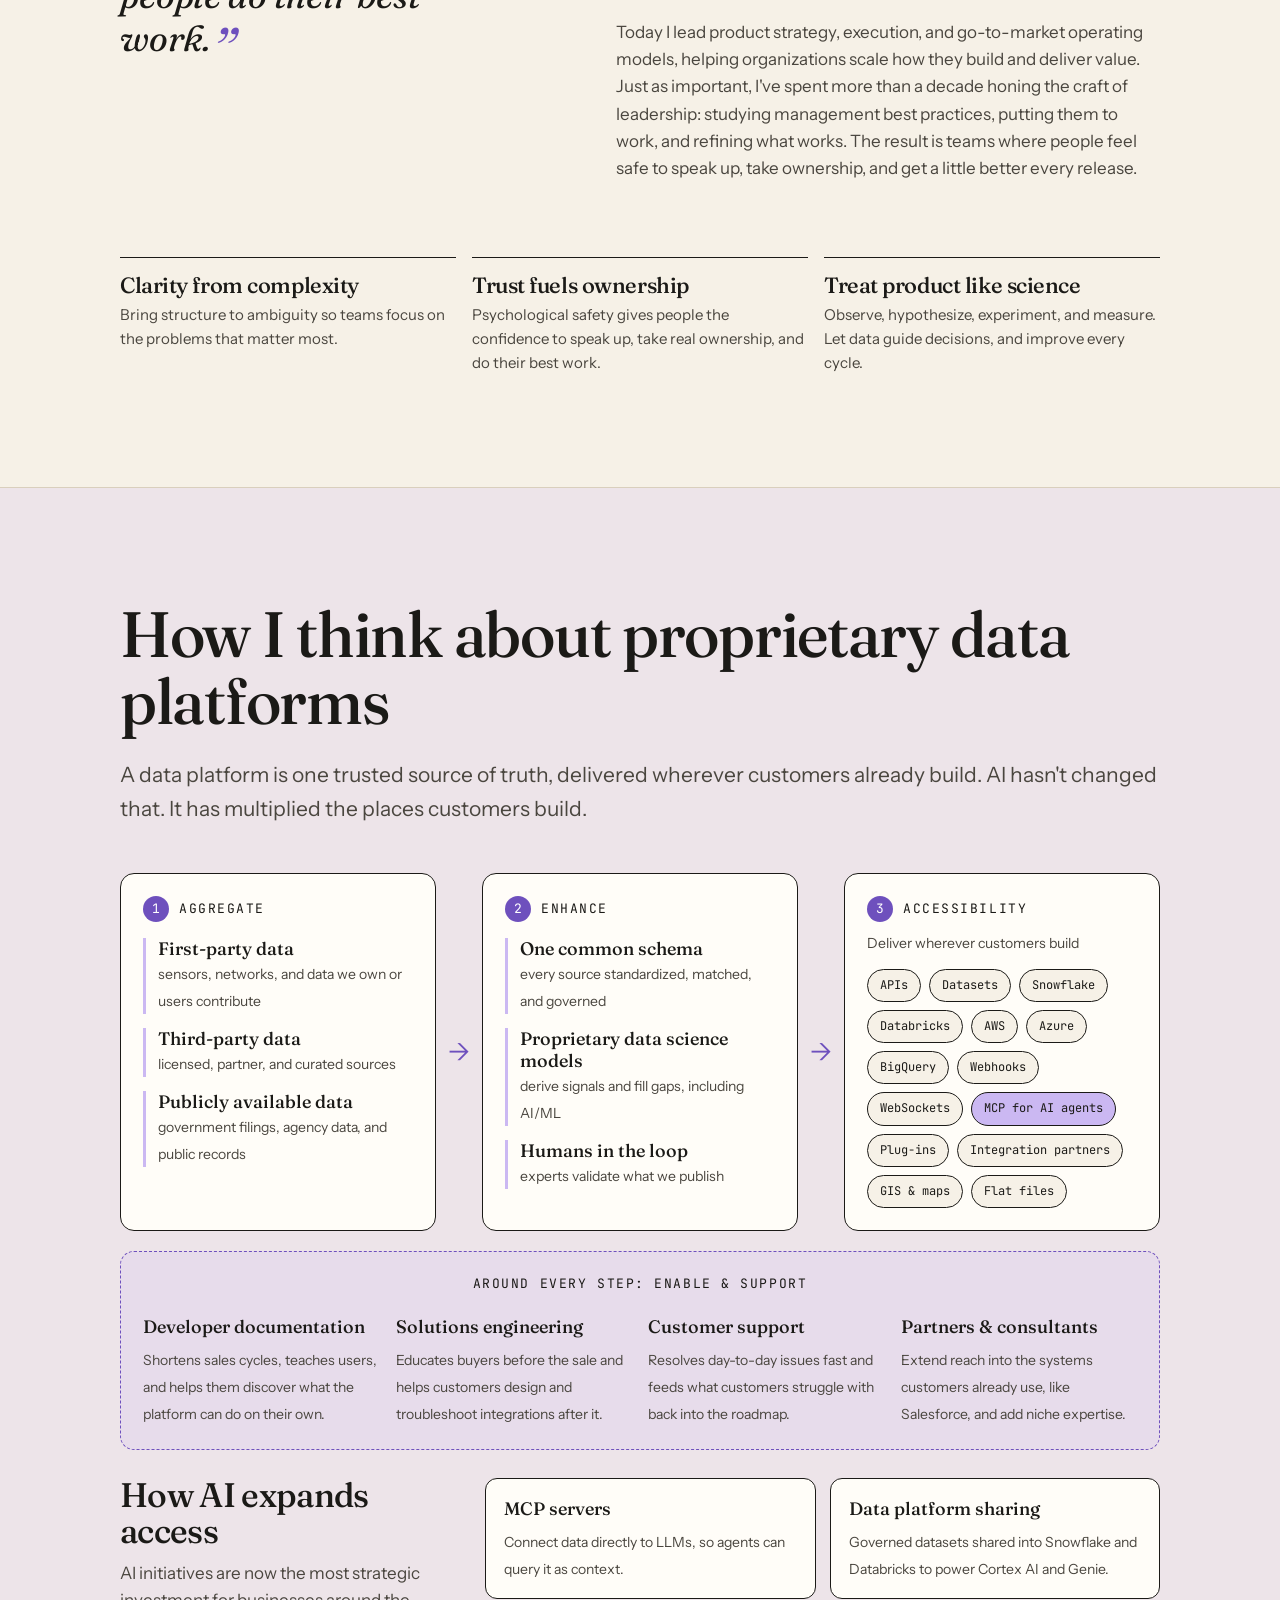
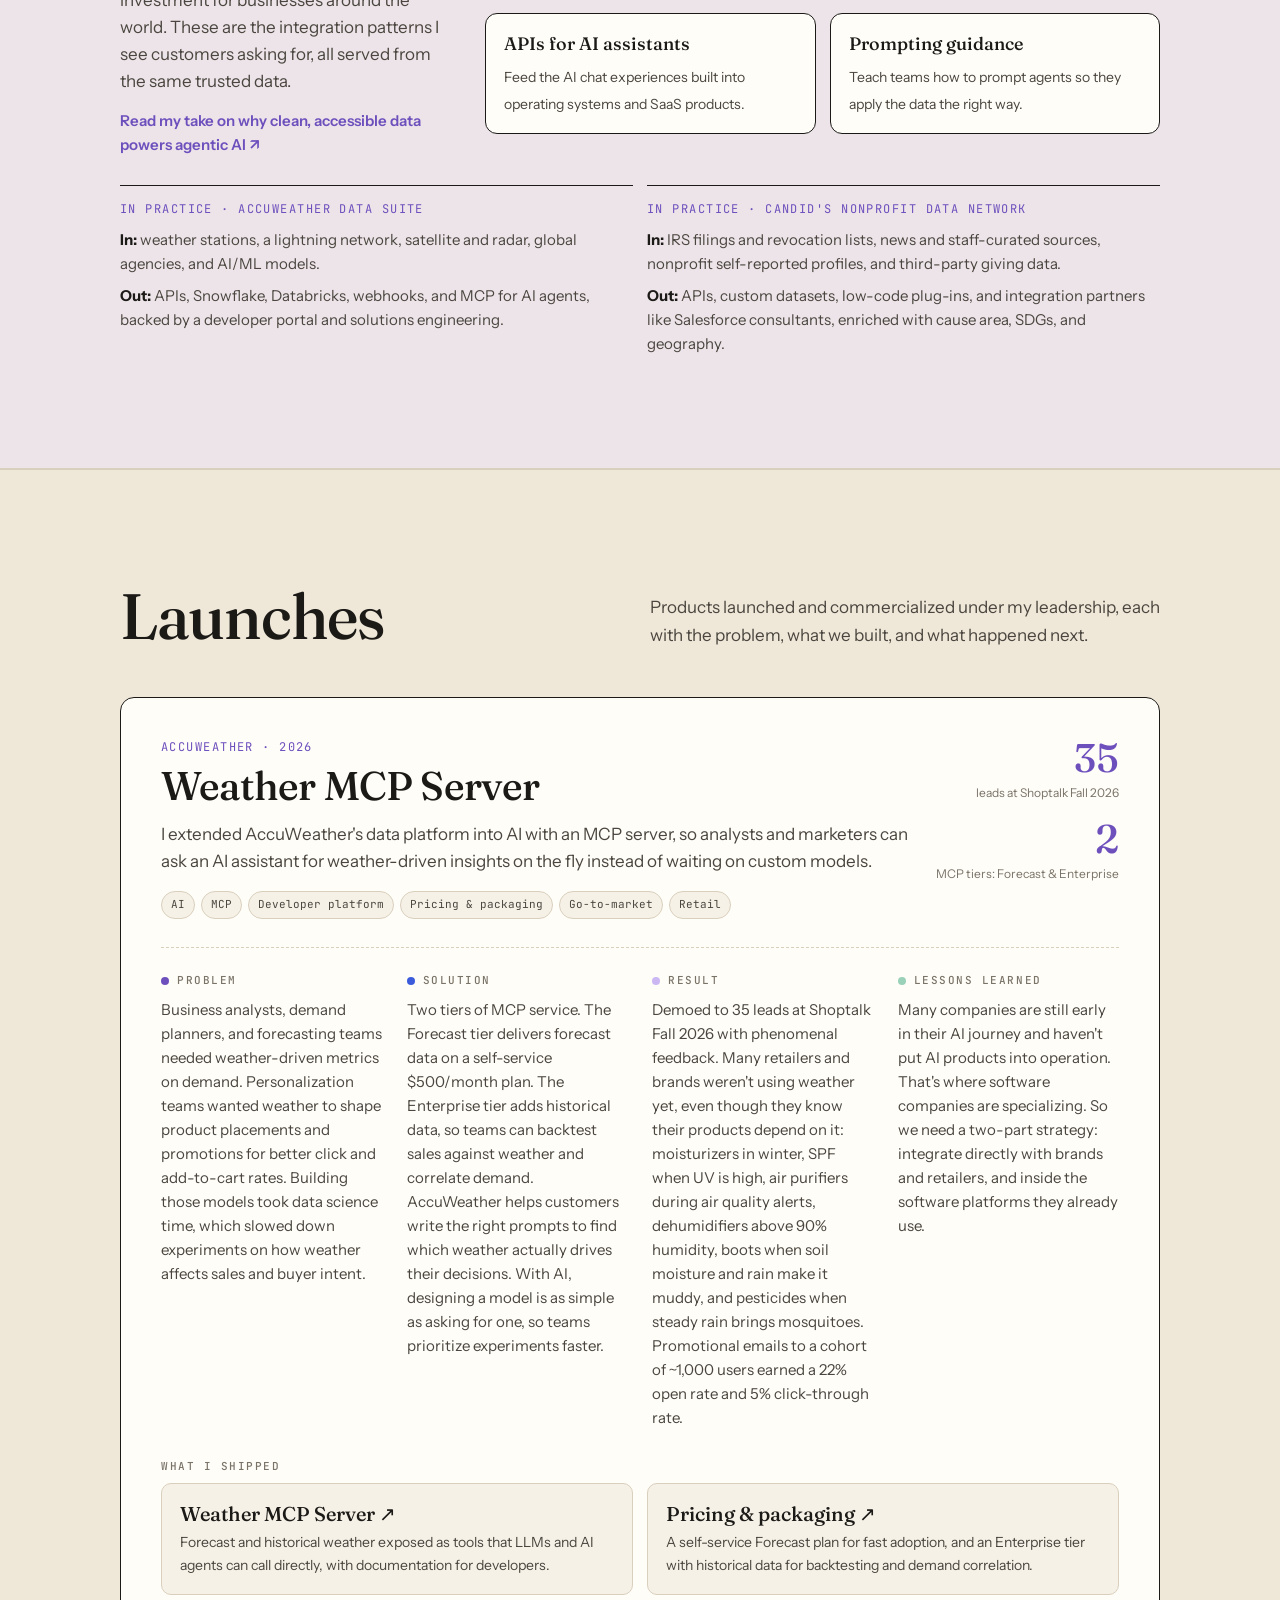
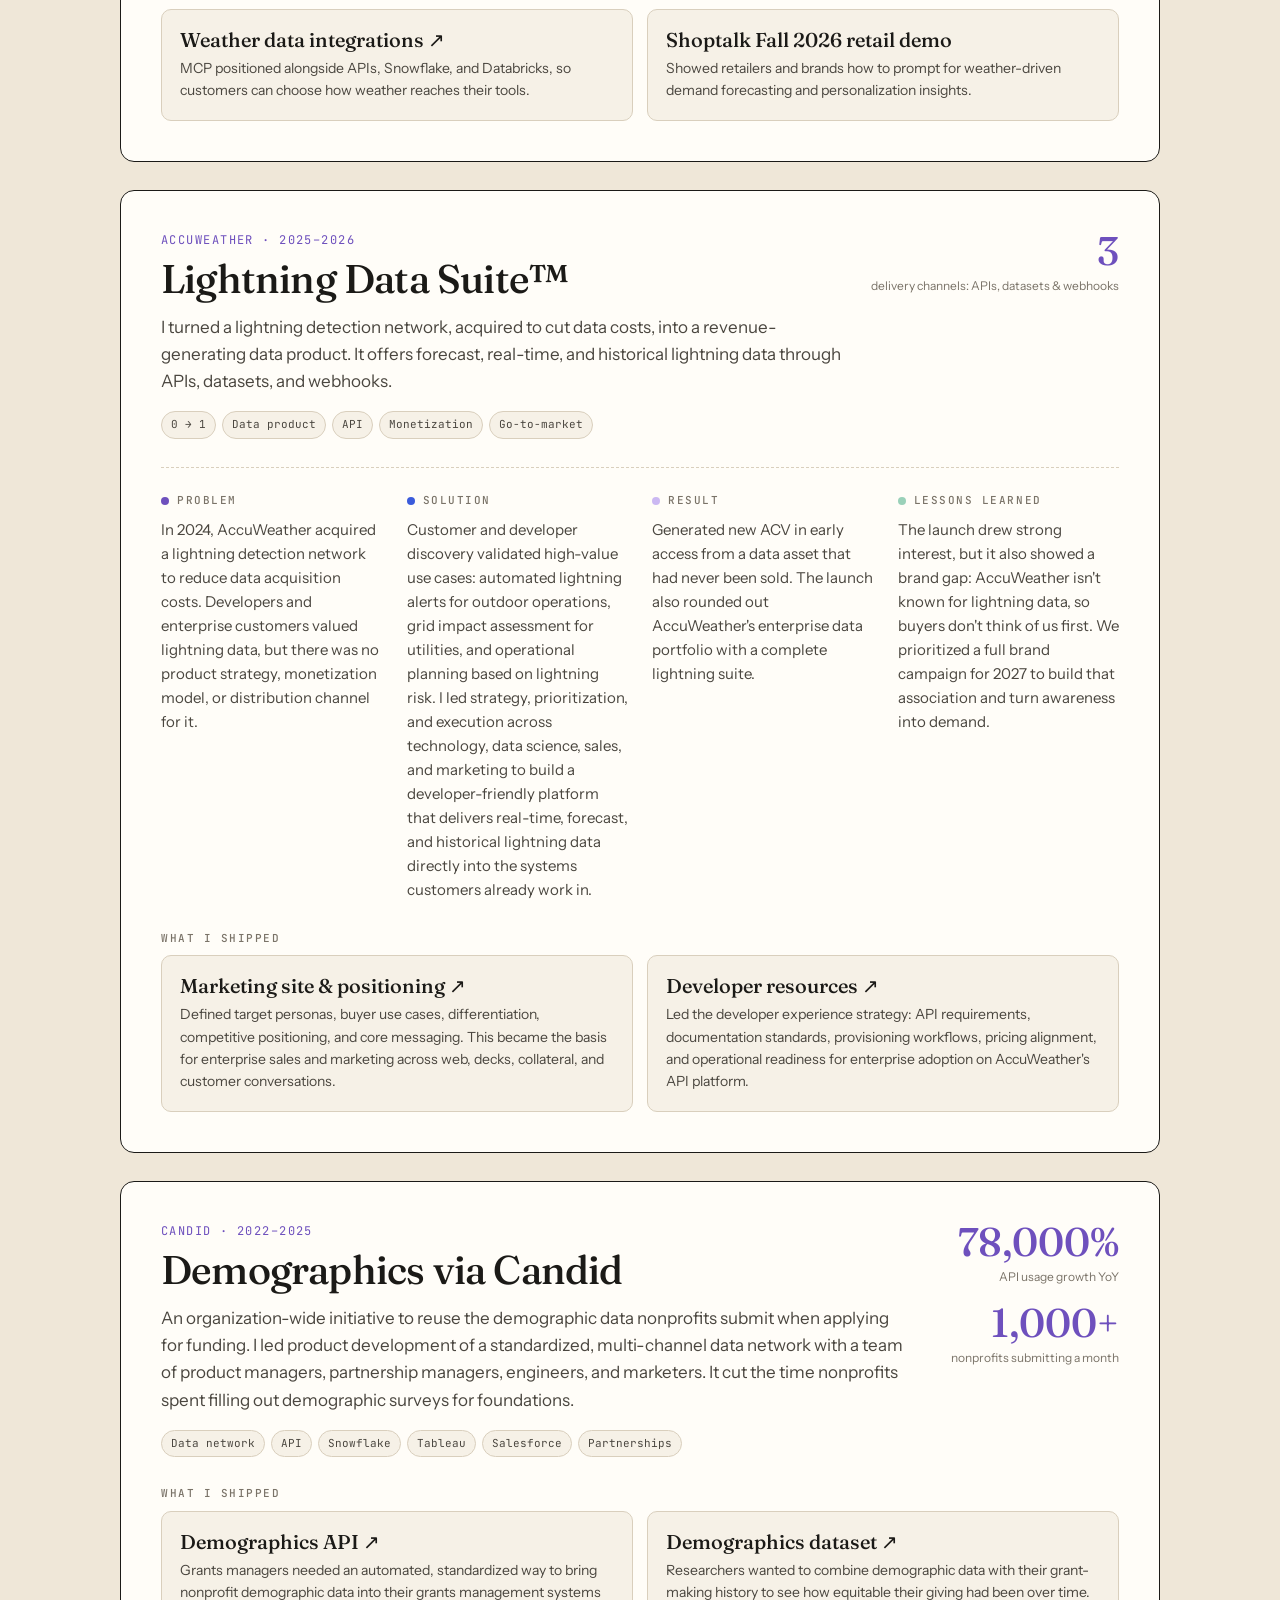
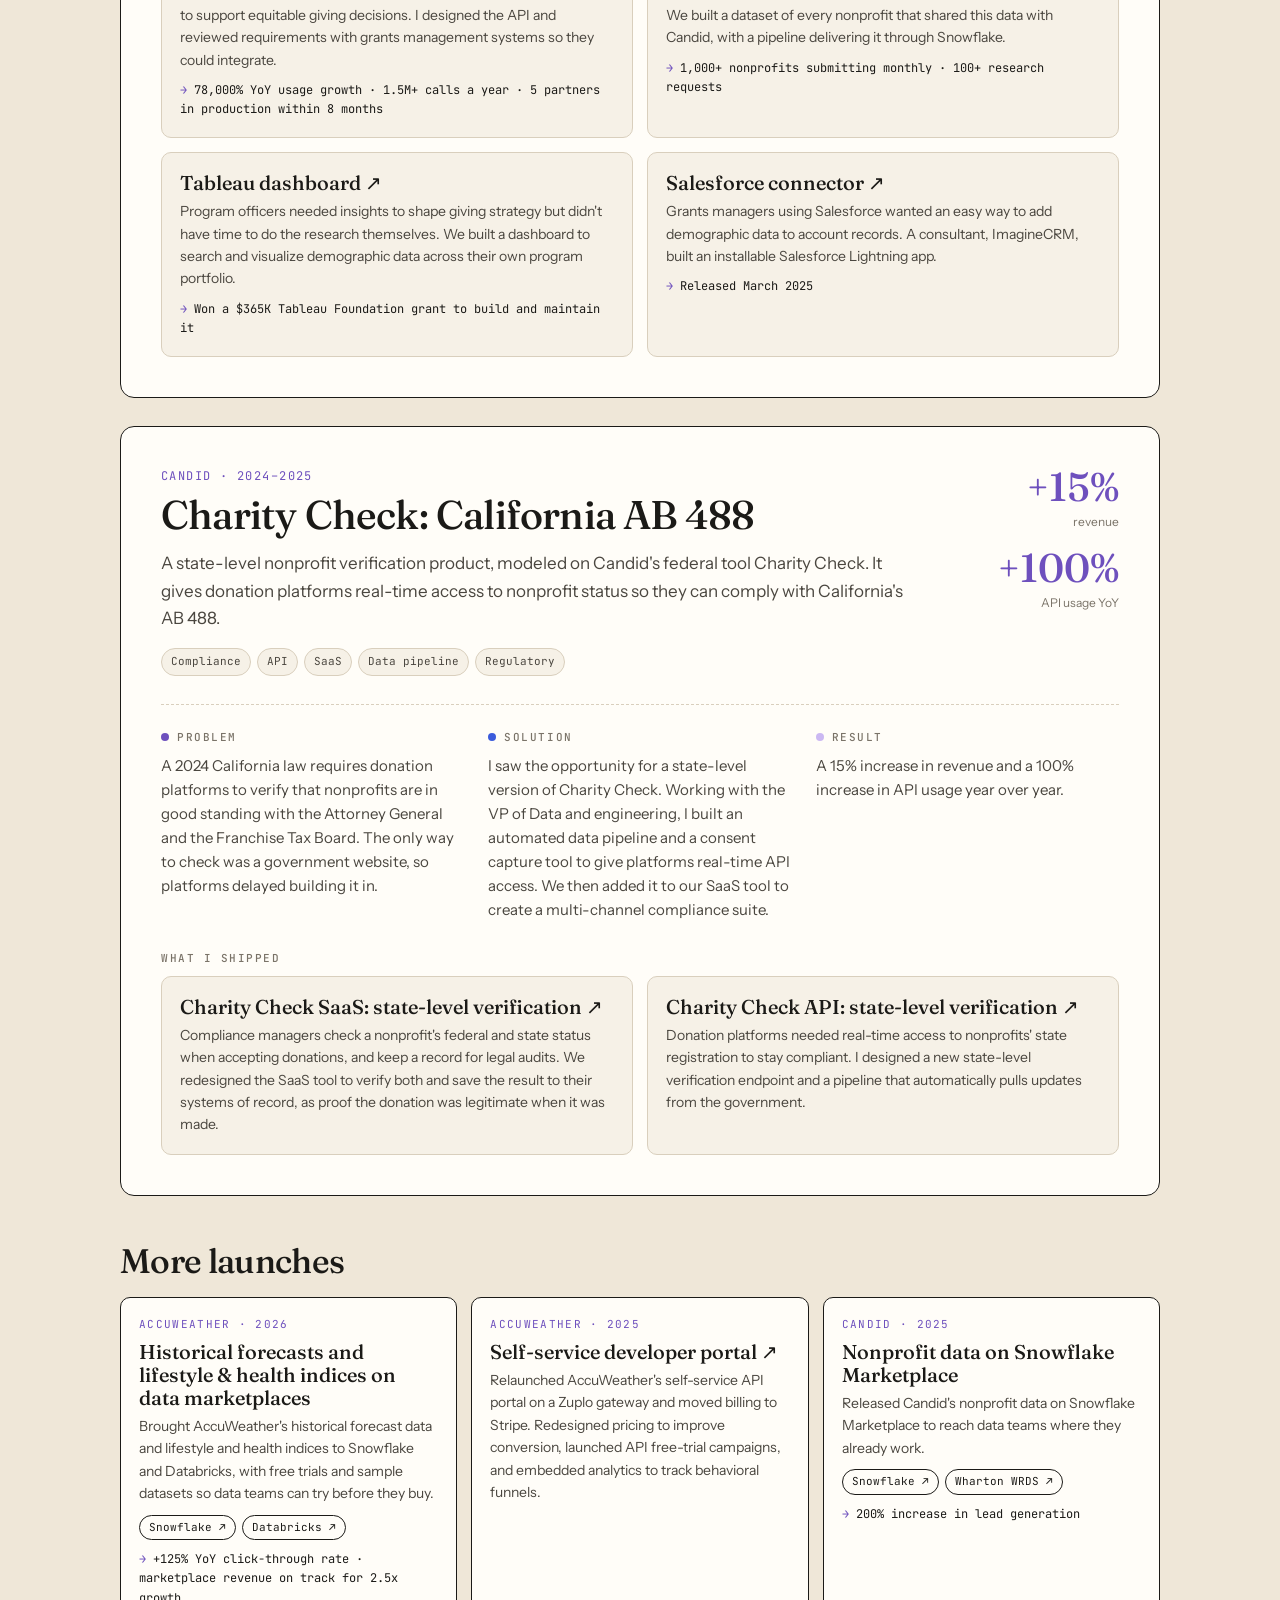
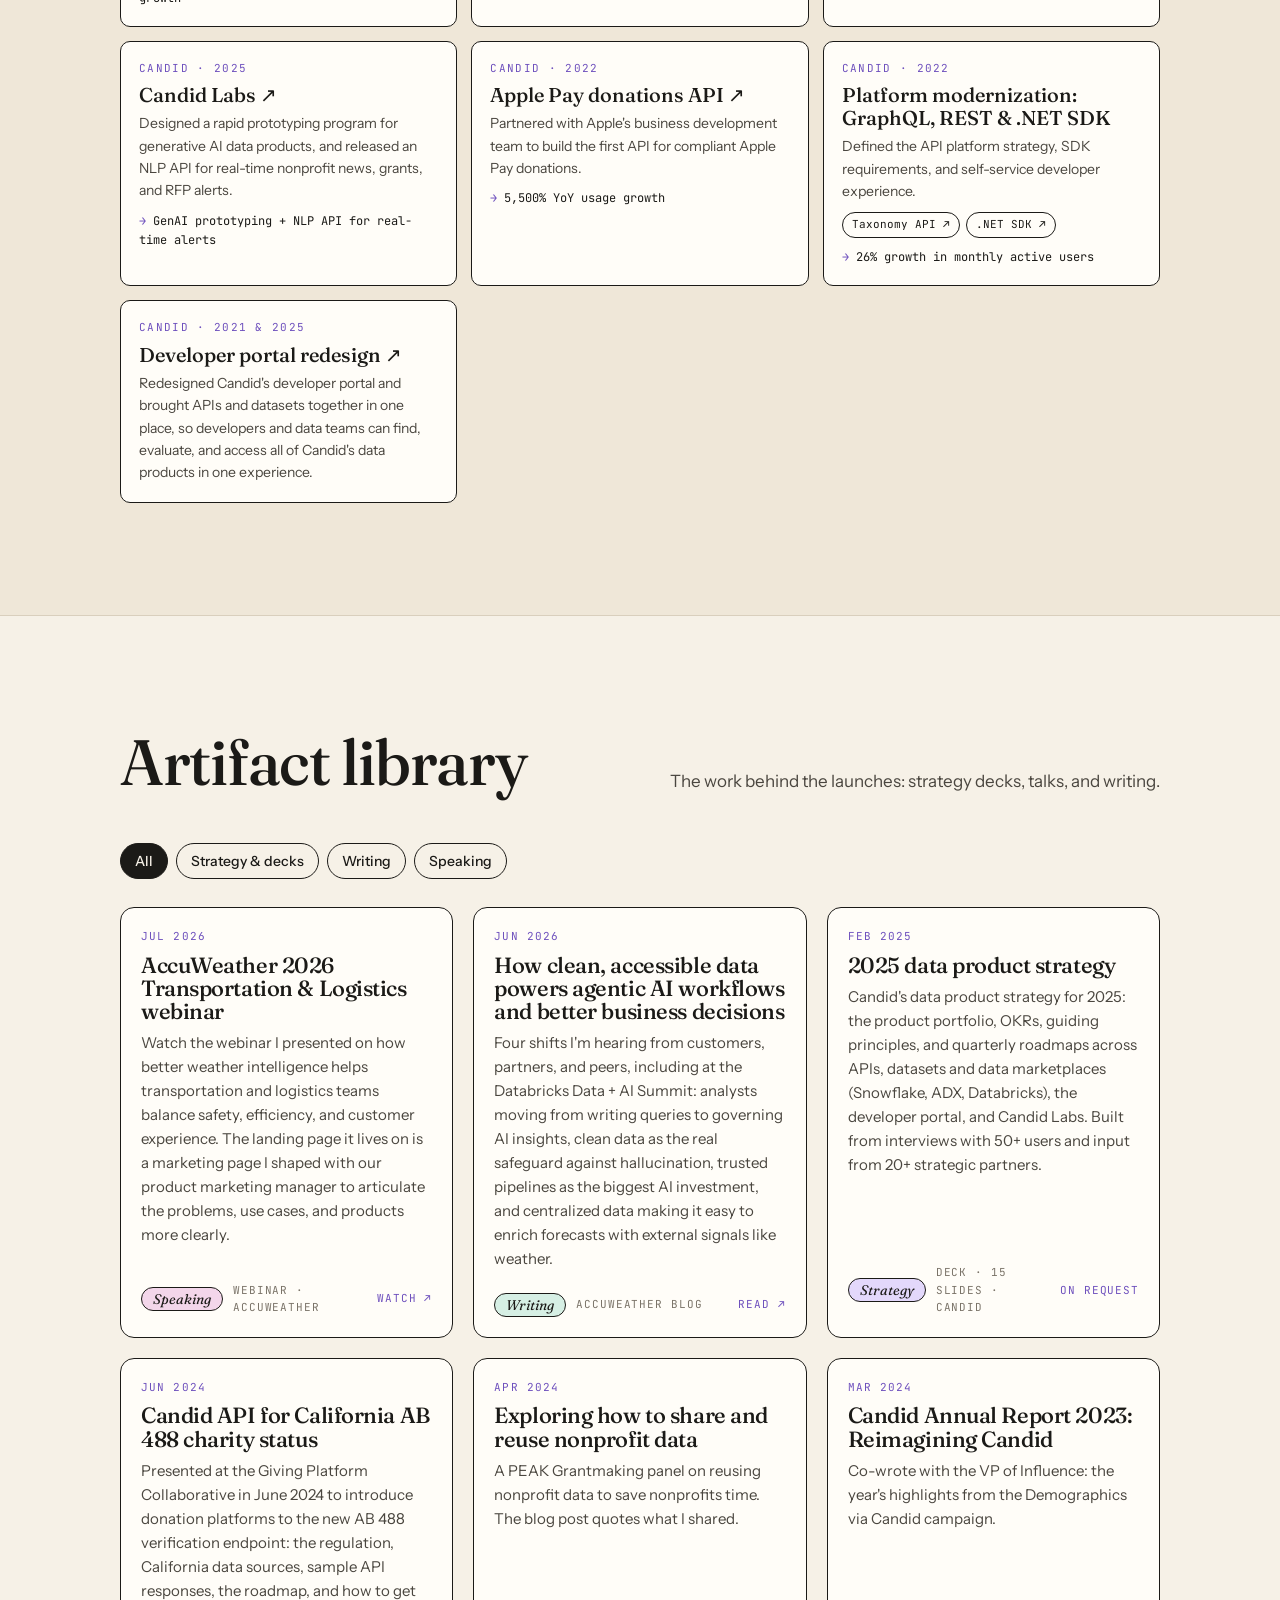
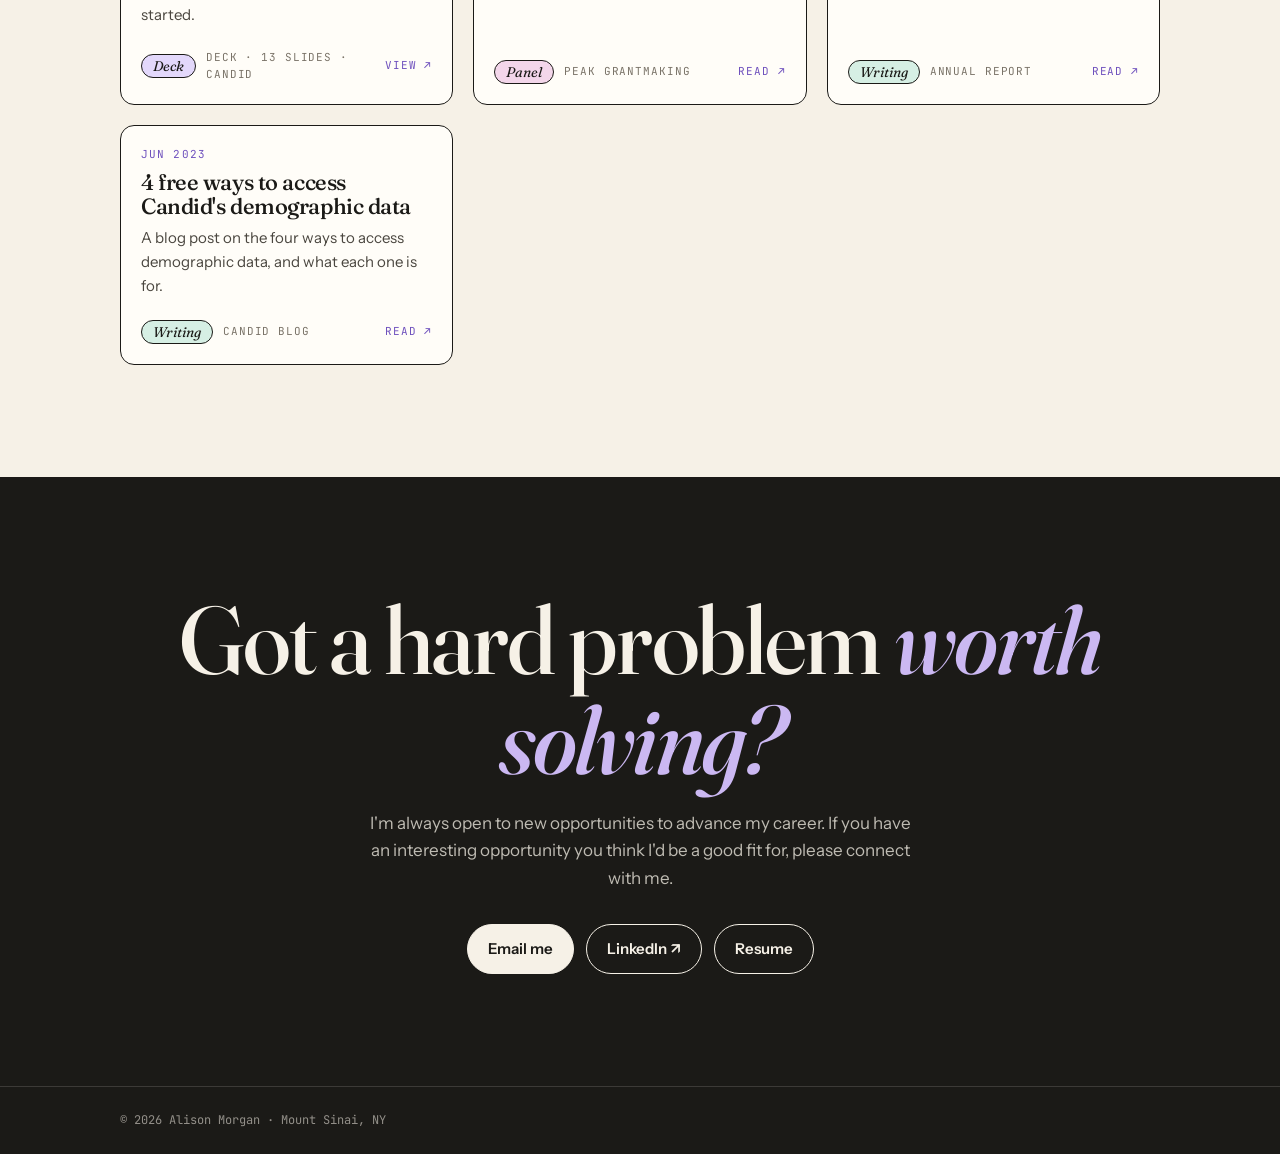
==== commit aeb13316: "Rename platform section to 'How I think about proprietary data platforms' Co-Authored-By: Claude Opu" ====
--- a/index.html
+++ b/index.html
@@ -132,7 +132,7 @@
       <div class="wrap">
         <div class="section-head">
           <div>
-            <h2>How I think about data platforms</h2>
+            <h2>How I think about proprietary data platforms</h2>
           </div>
           <p>A data platform is one trusted source of truth, delivered wherever customers already build. AI hasn't changed that. It has multiplied the places customers build.</p>
         </div>
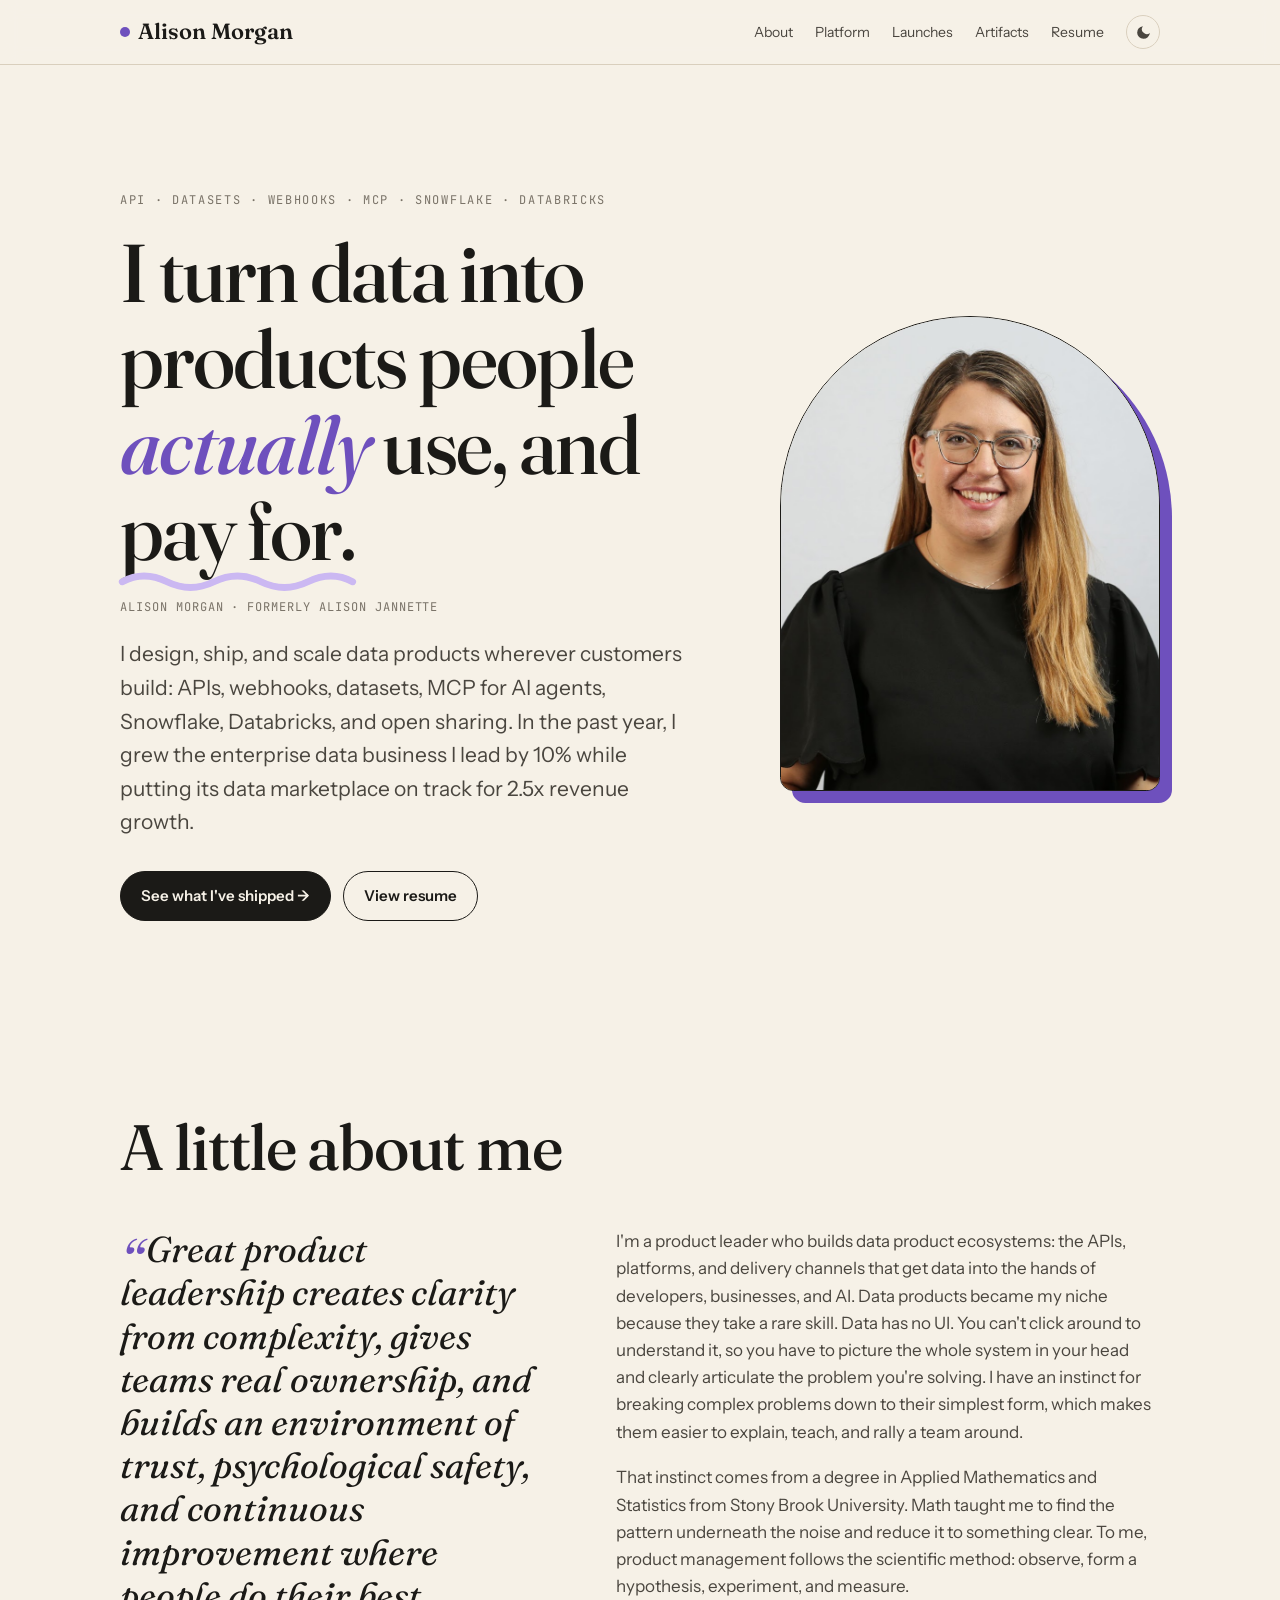
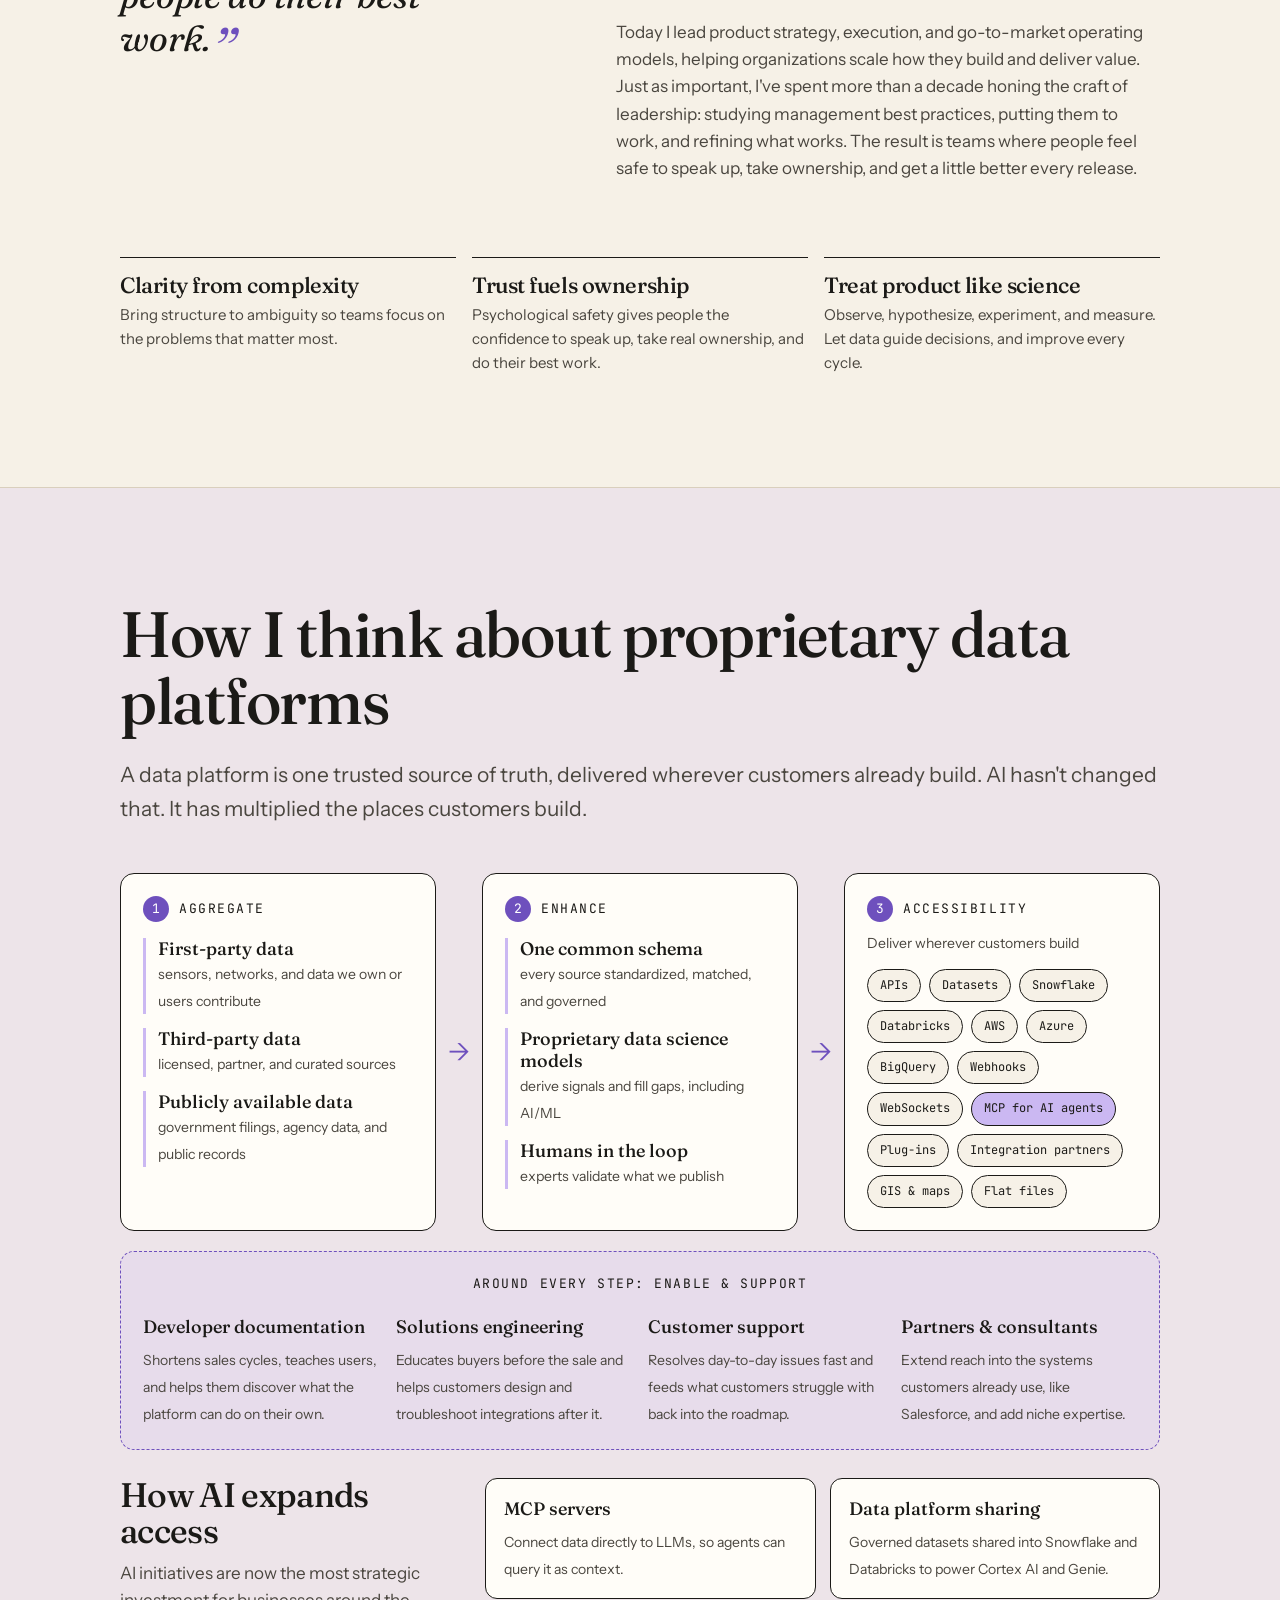
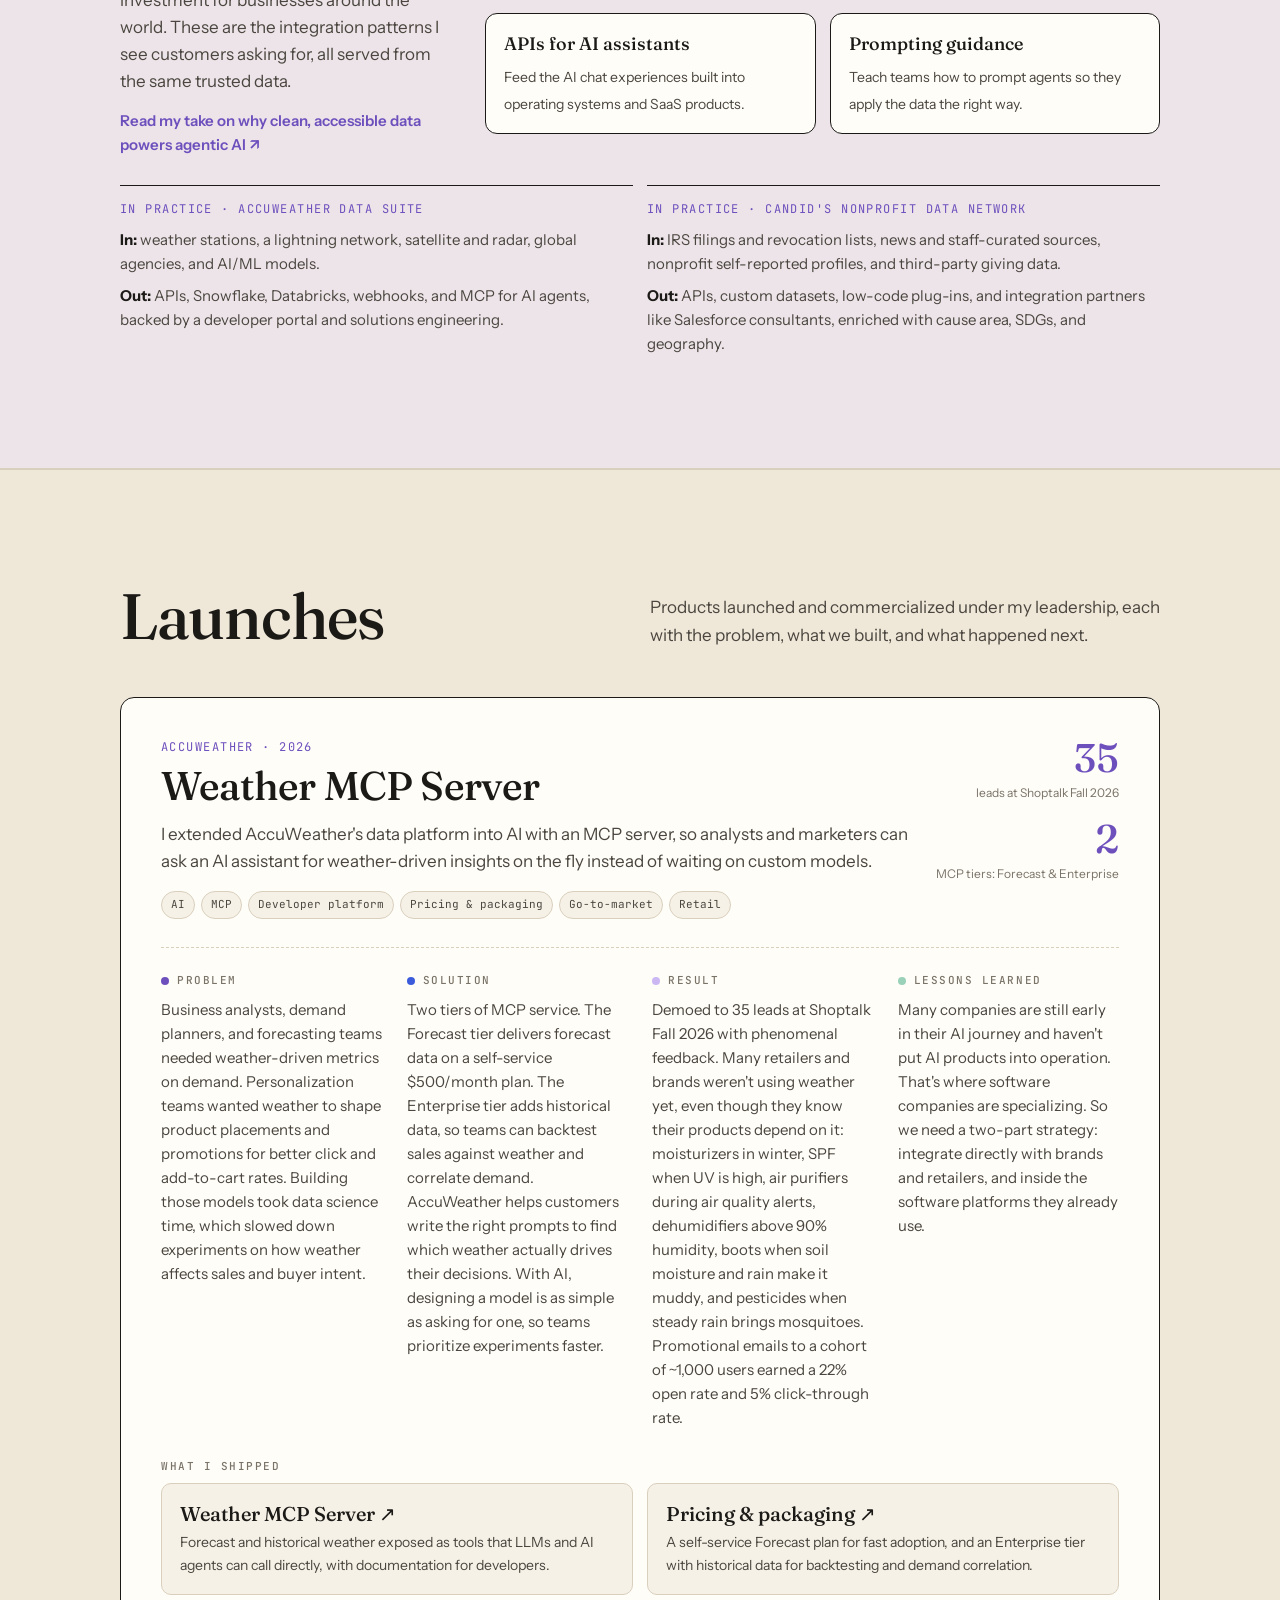
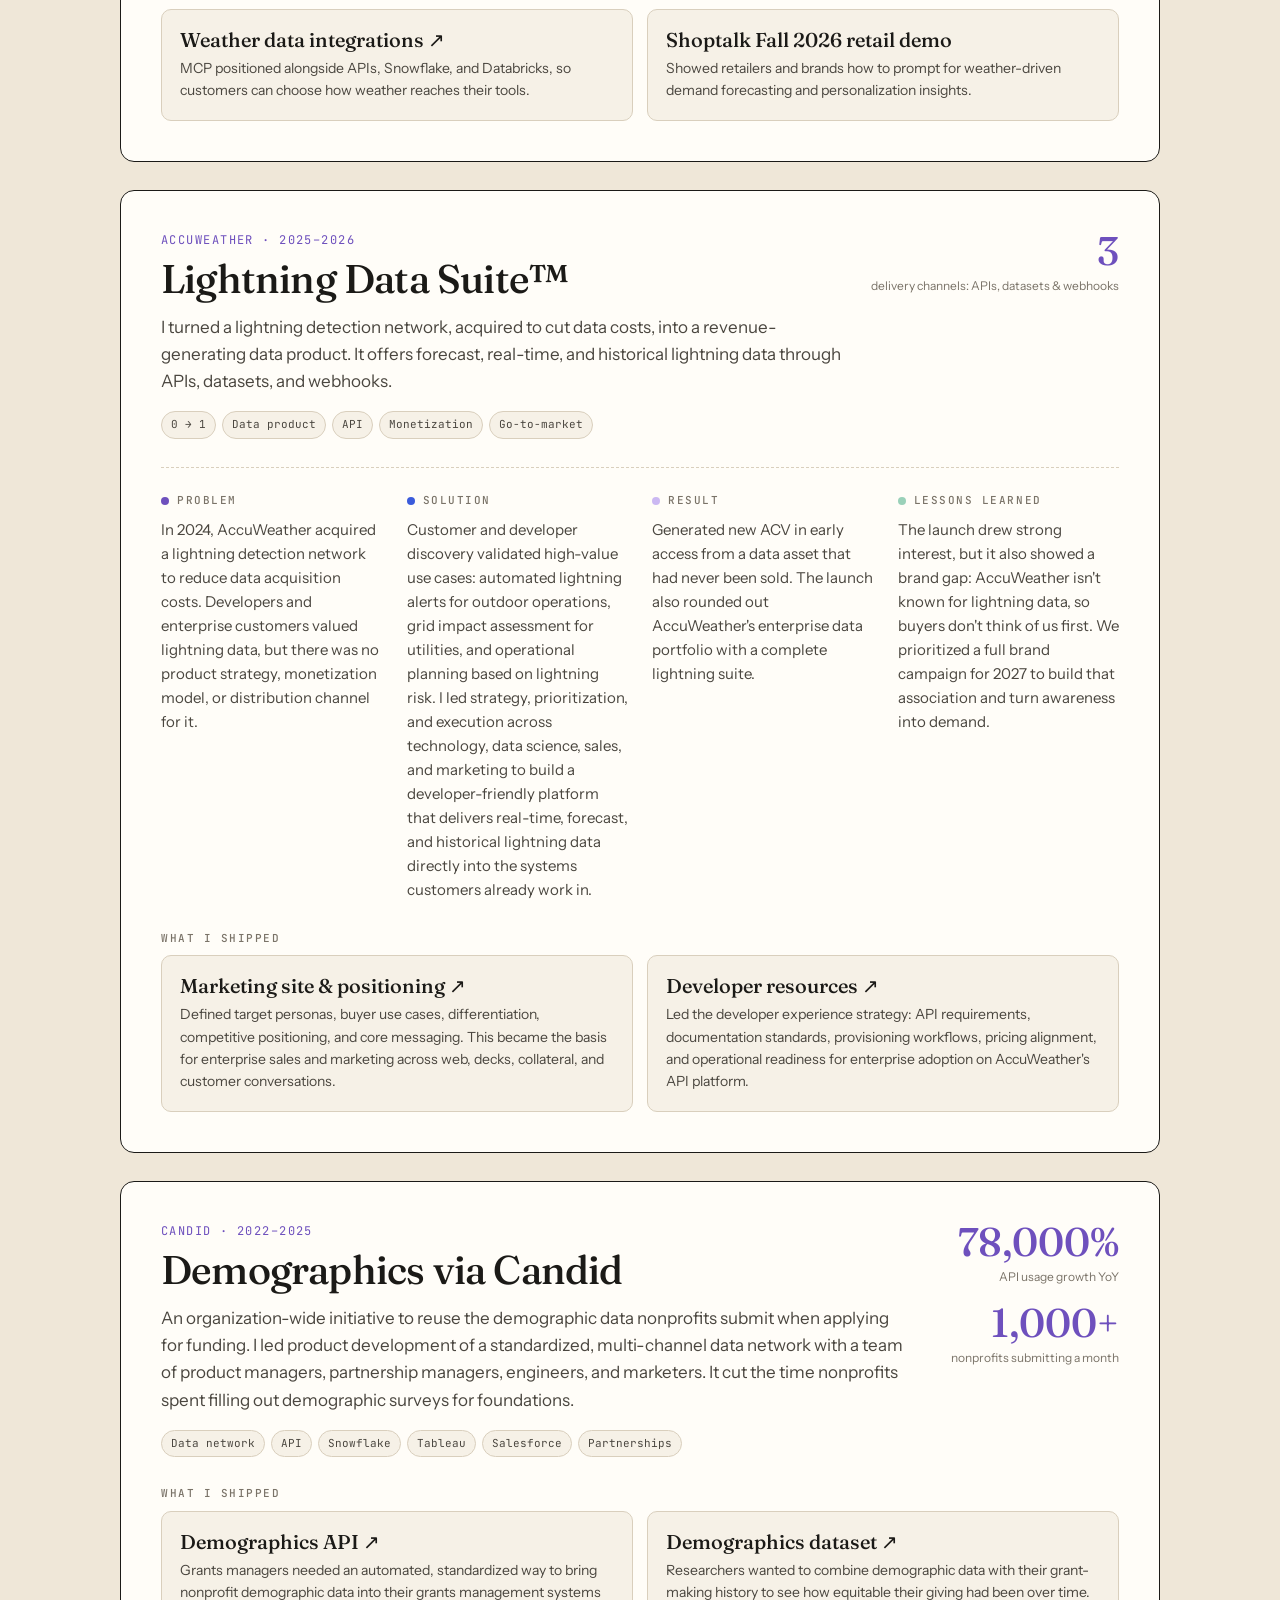
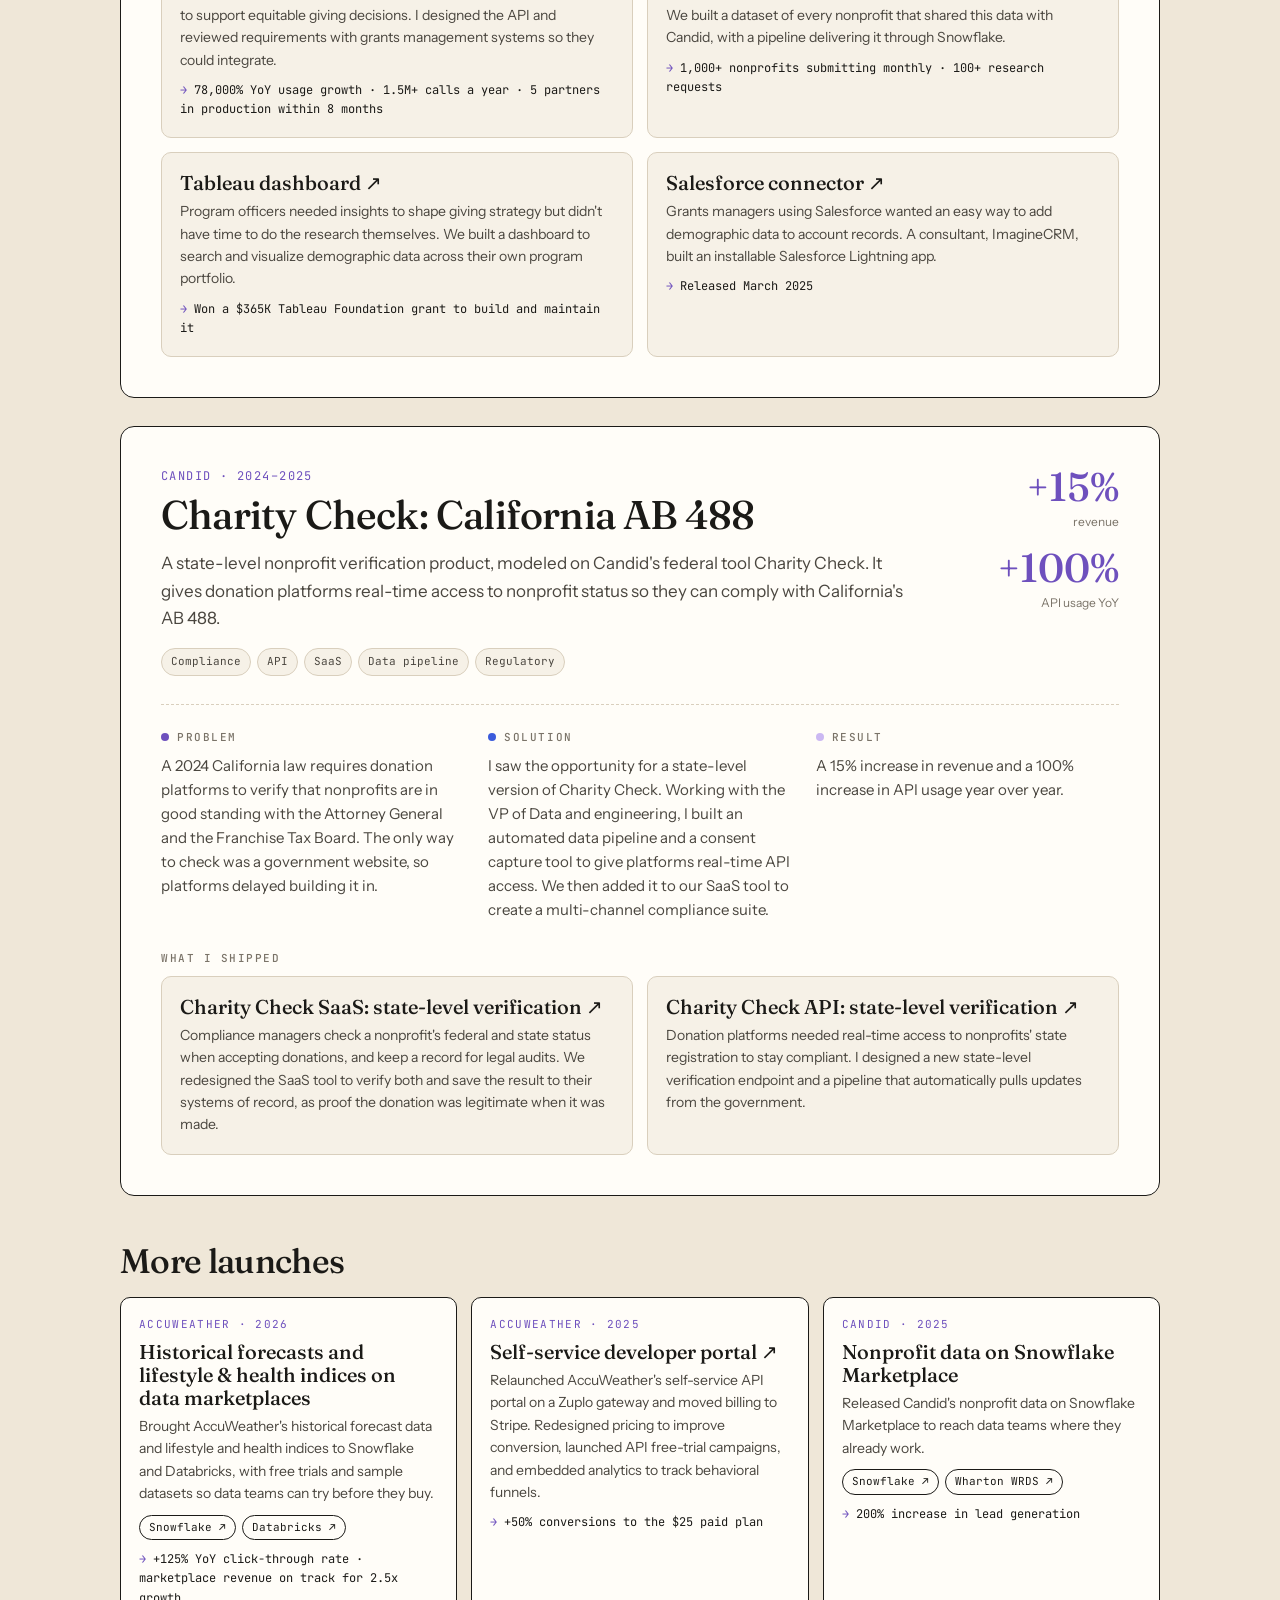
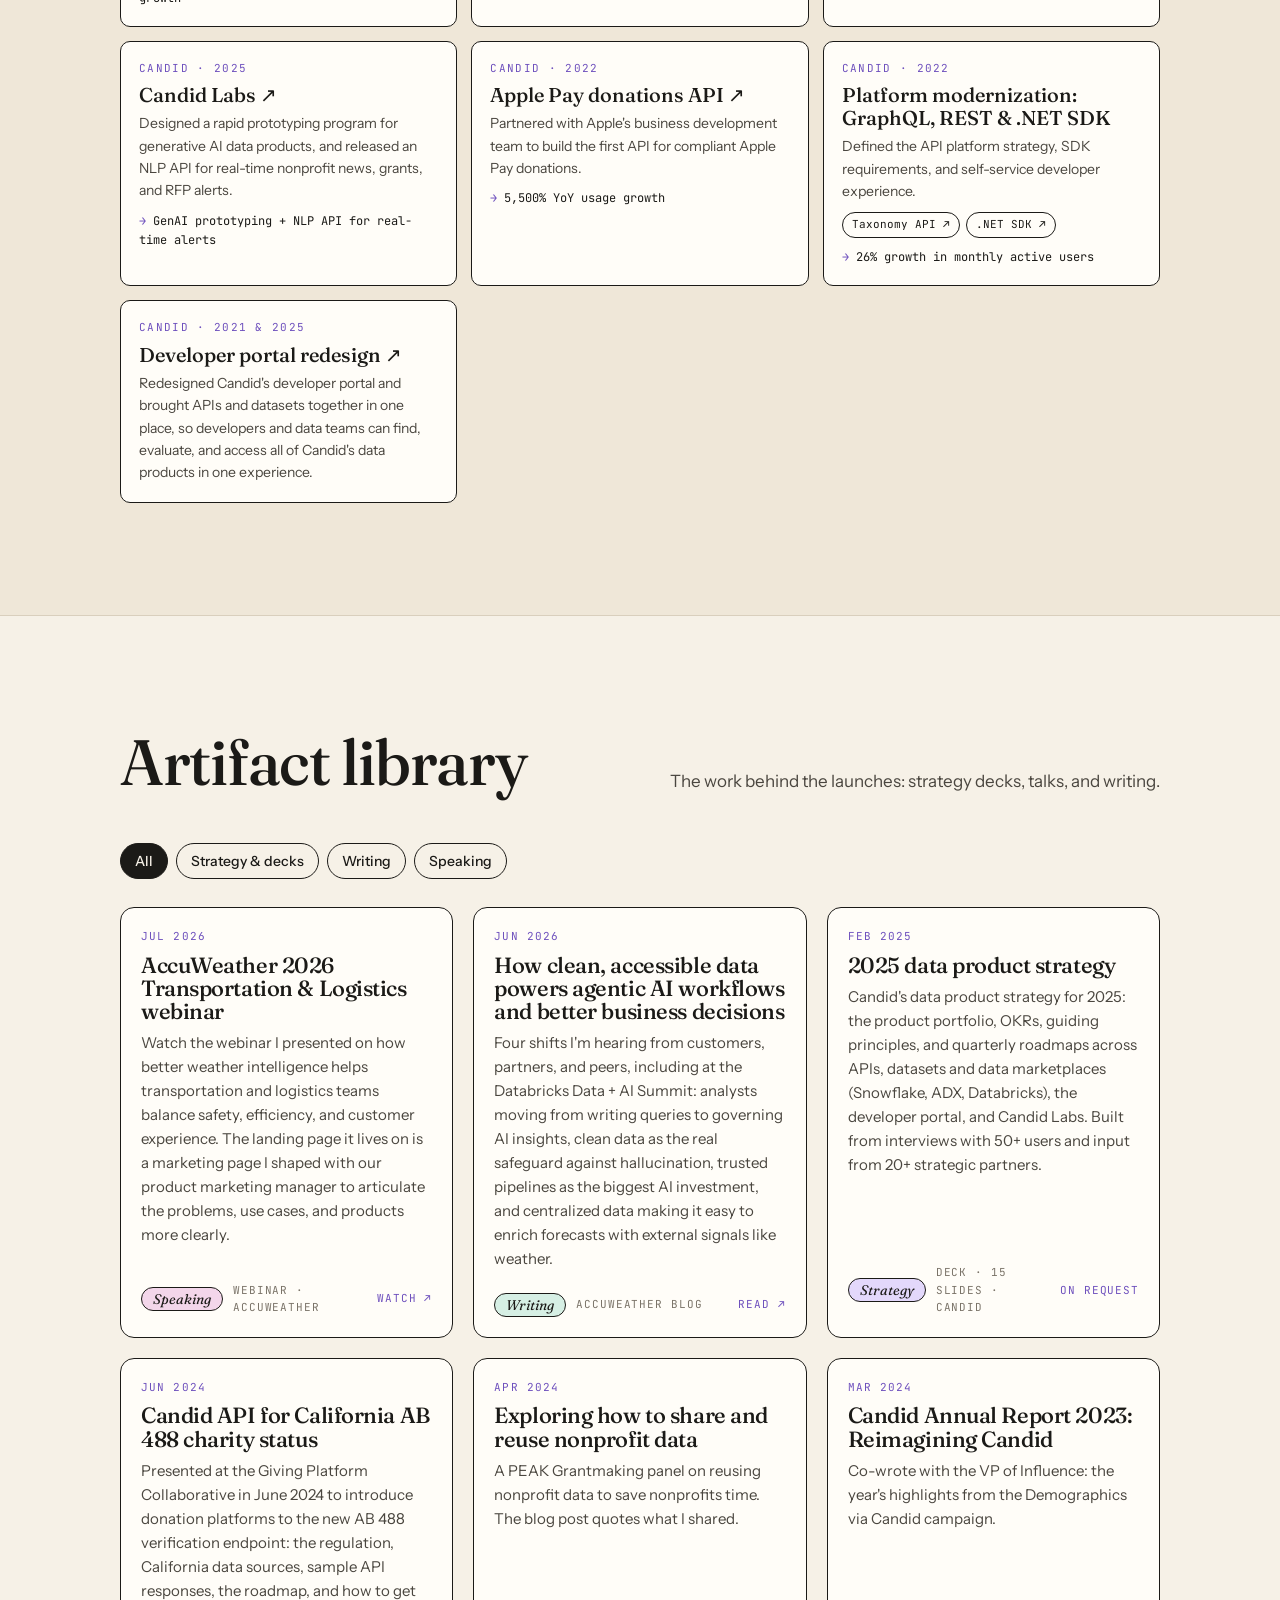
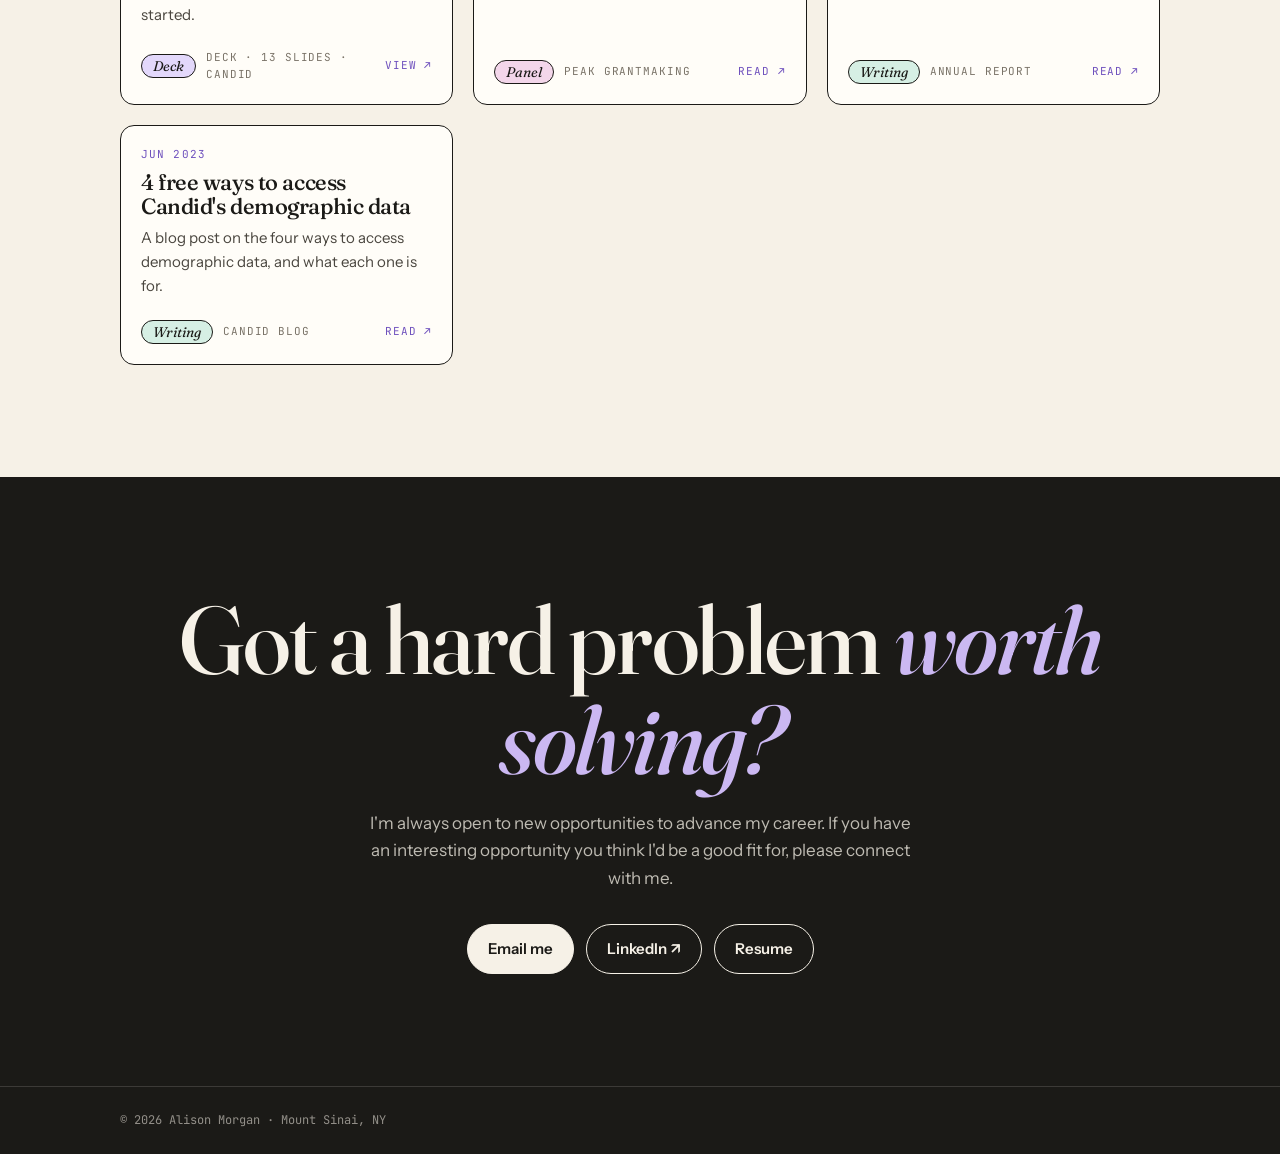
==== commit 817ad14c: "Developer portal card: +50% paid plan conversions Co-Authored-By: Claude Opus 5.5 <noreply@anthropic" ====
--- a/index.html
+++ b/index.html
@@ -423,6 +423,7 @@
                 <div class="co">AccuWeather · 2025</div>
                 <h5><a href="https://developer.accuweather.com/home" target="_blank" rel="noopener">Self-service developer portal ↗</a></h5>
                 <p>Relaunched AccuWeather's self-service API portal on a Zuplo gateway and moved billing to Stripe. Redesigned pricing to improve conversion, launched API free-trial campaigns, and embedded analytics to track behavioral funnels.</p>
+                <div class="result">+50% conversions to the $25 paid plan</div>
               </div>
               <div class="product">
                 <div class="co">Candid · 2025</div>
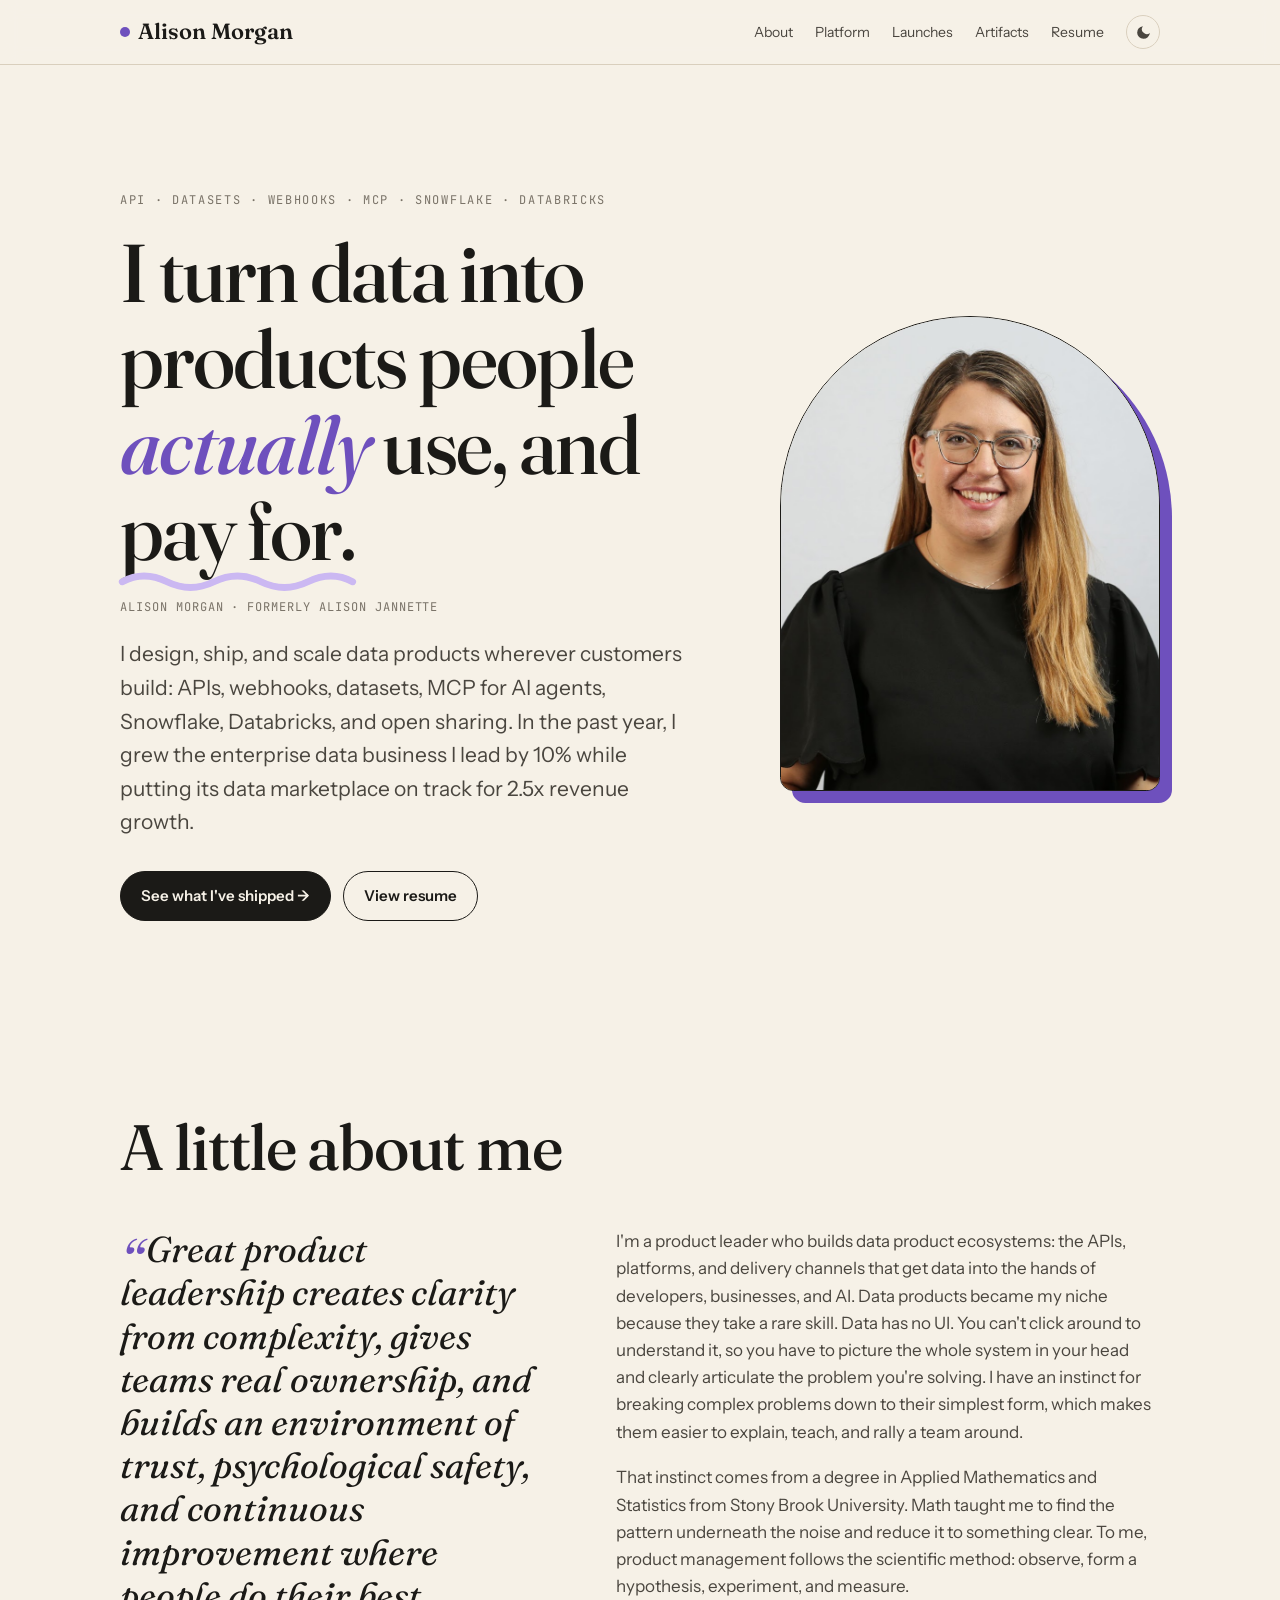
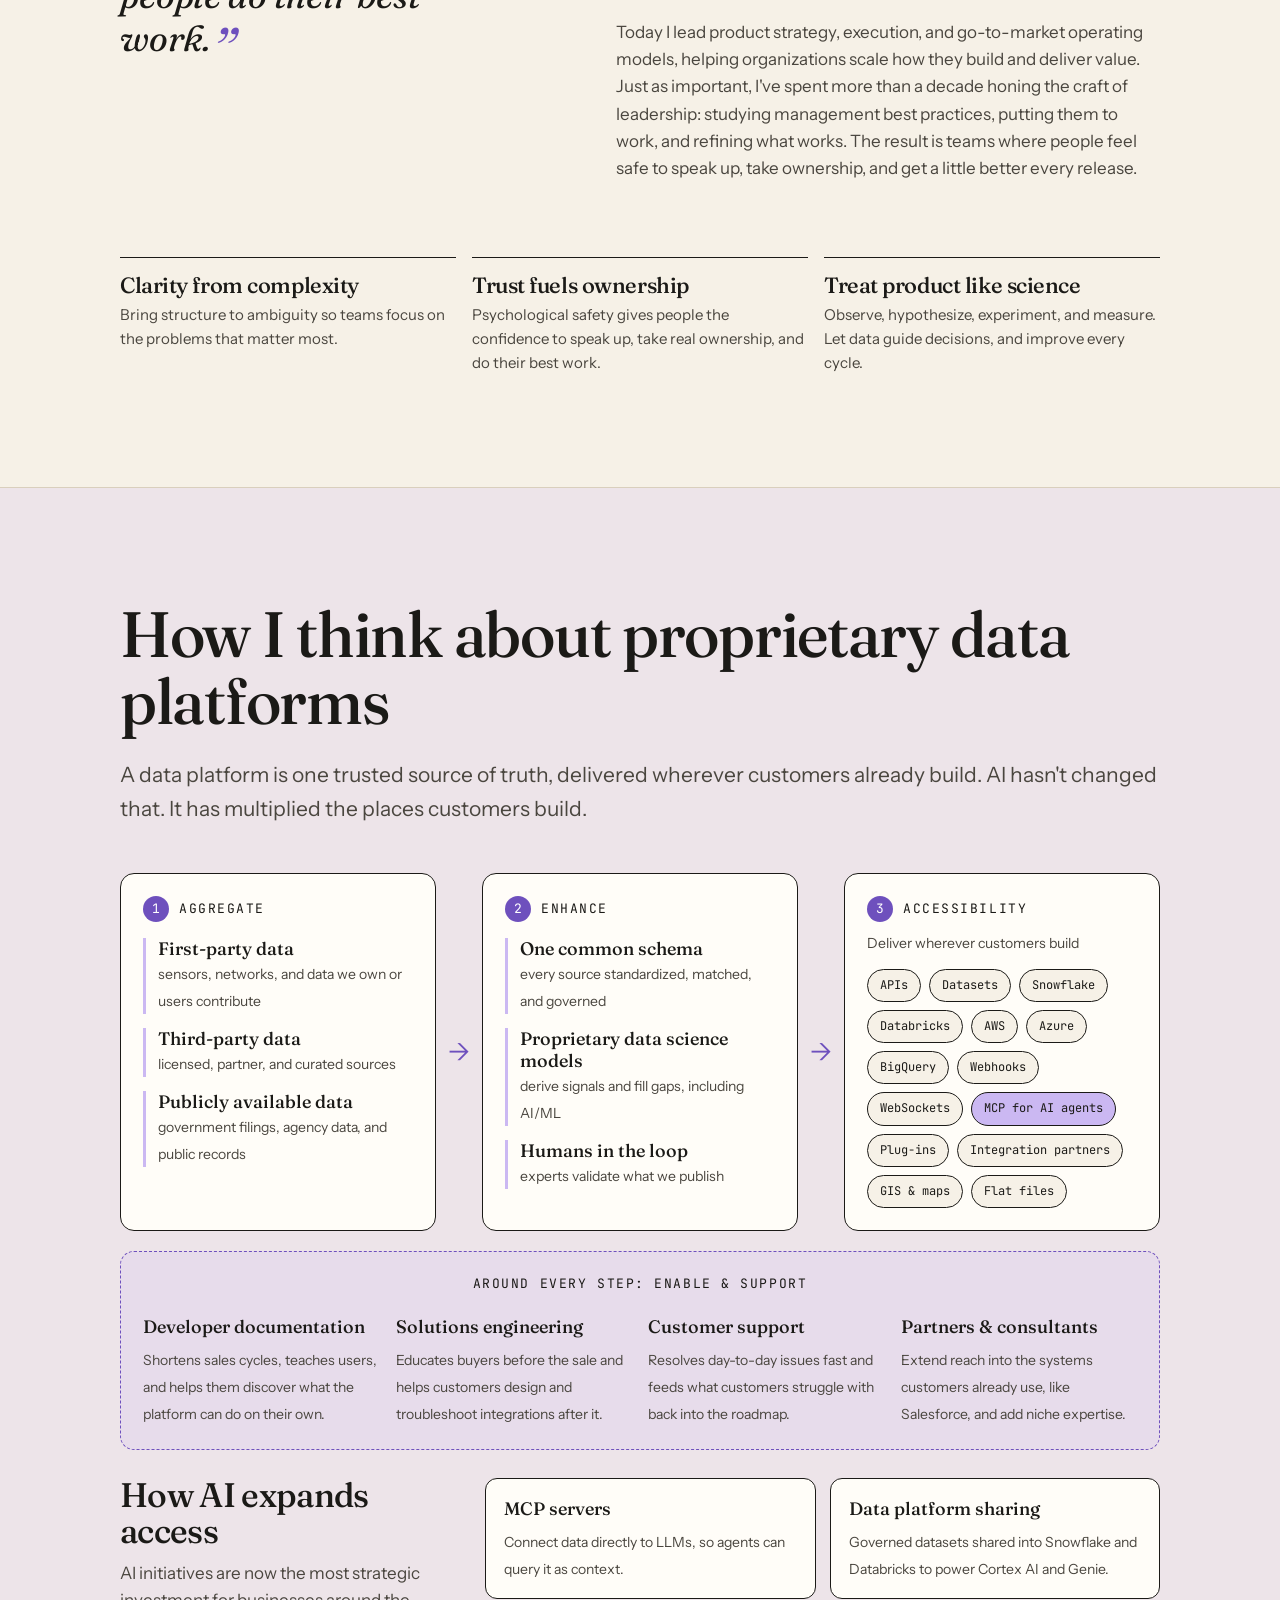
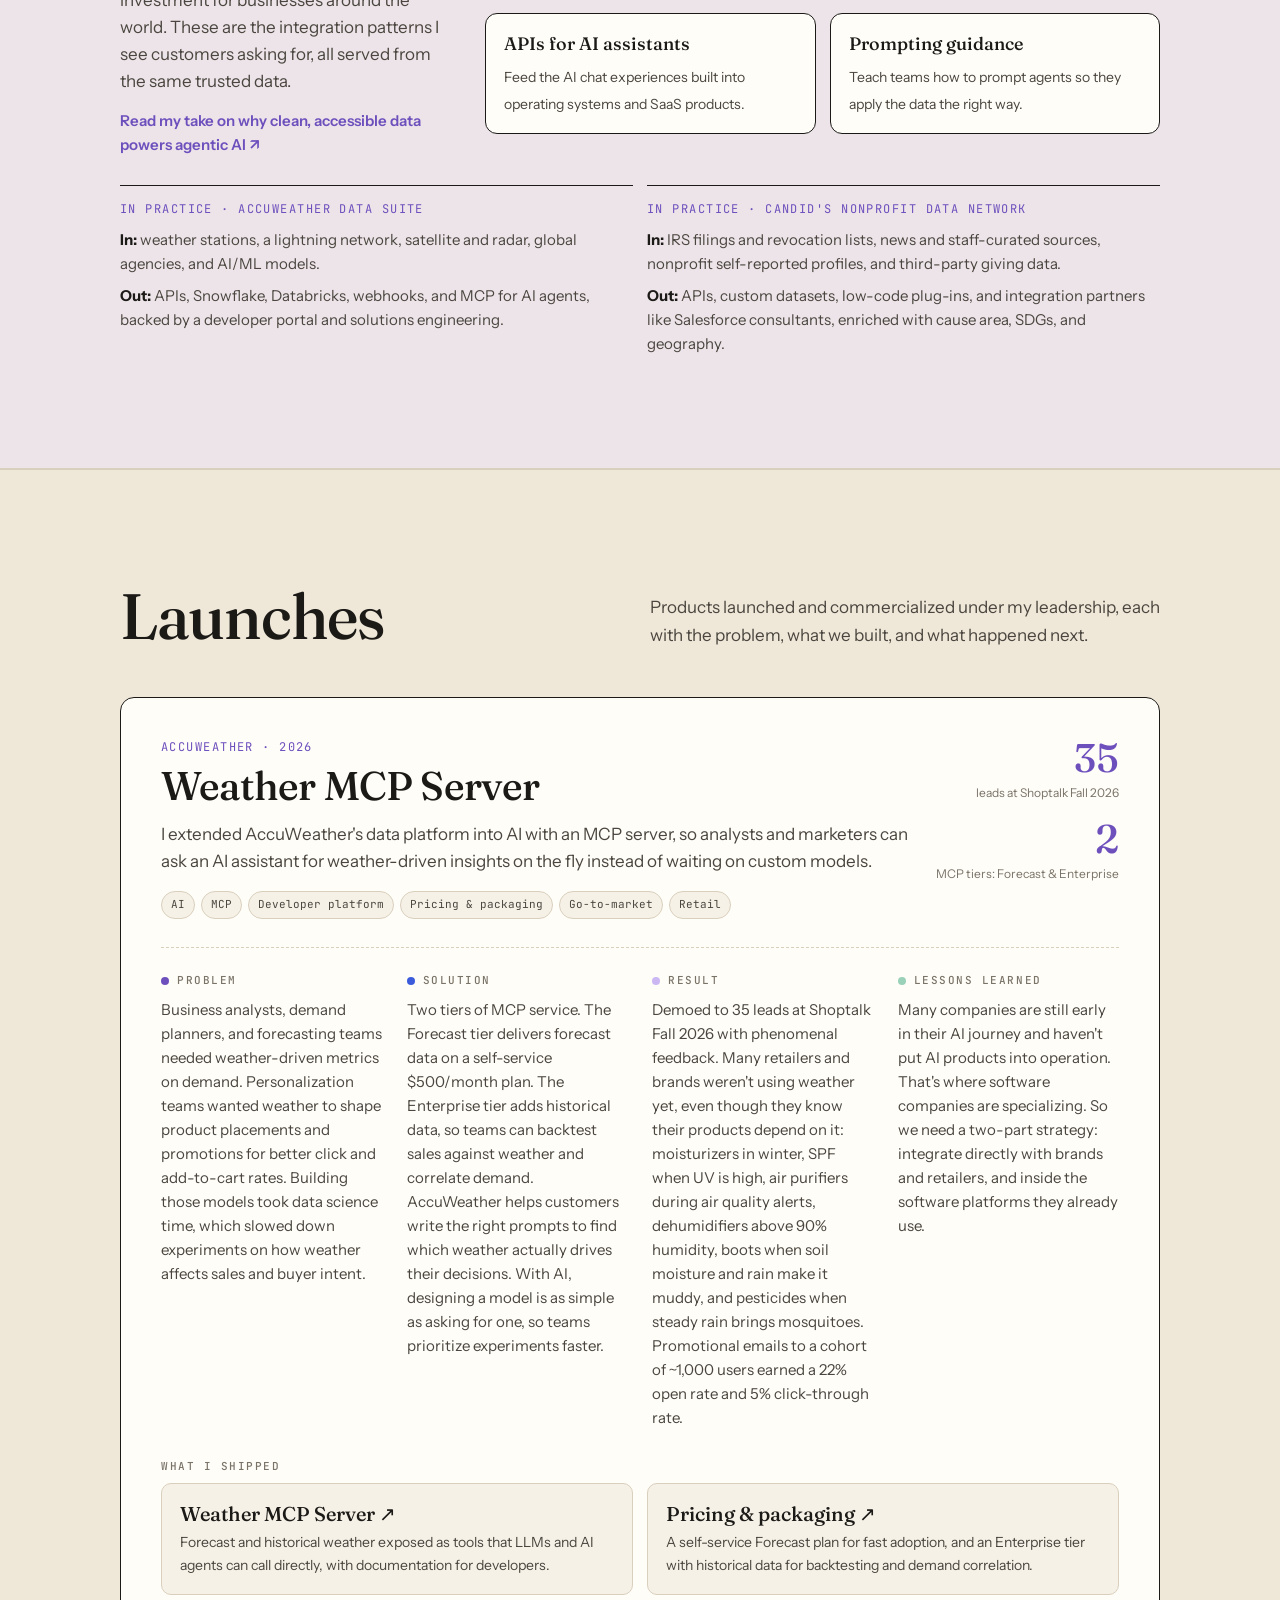
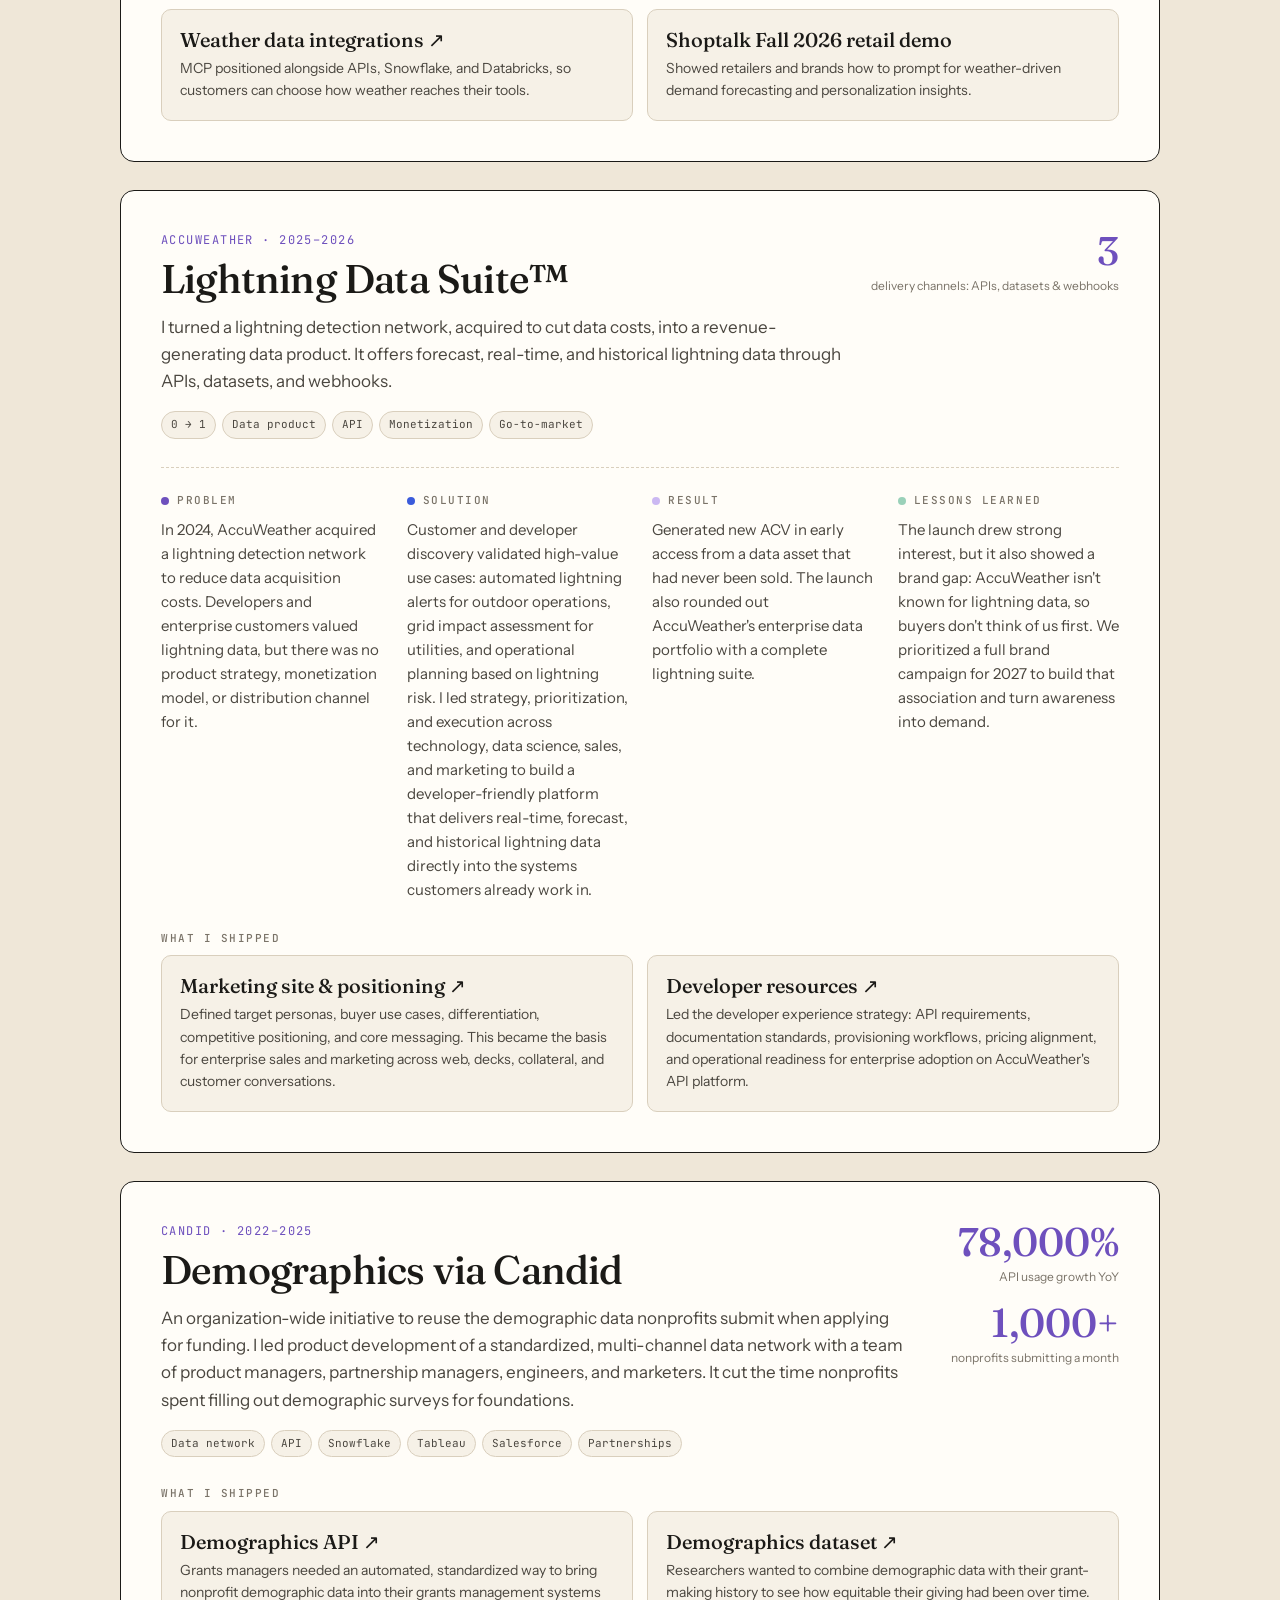
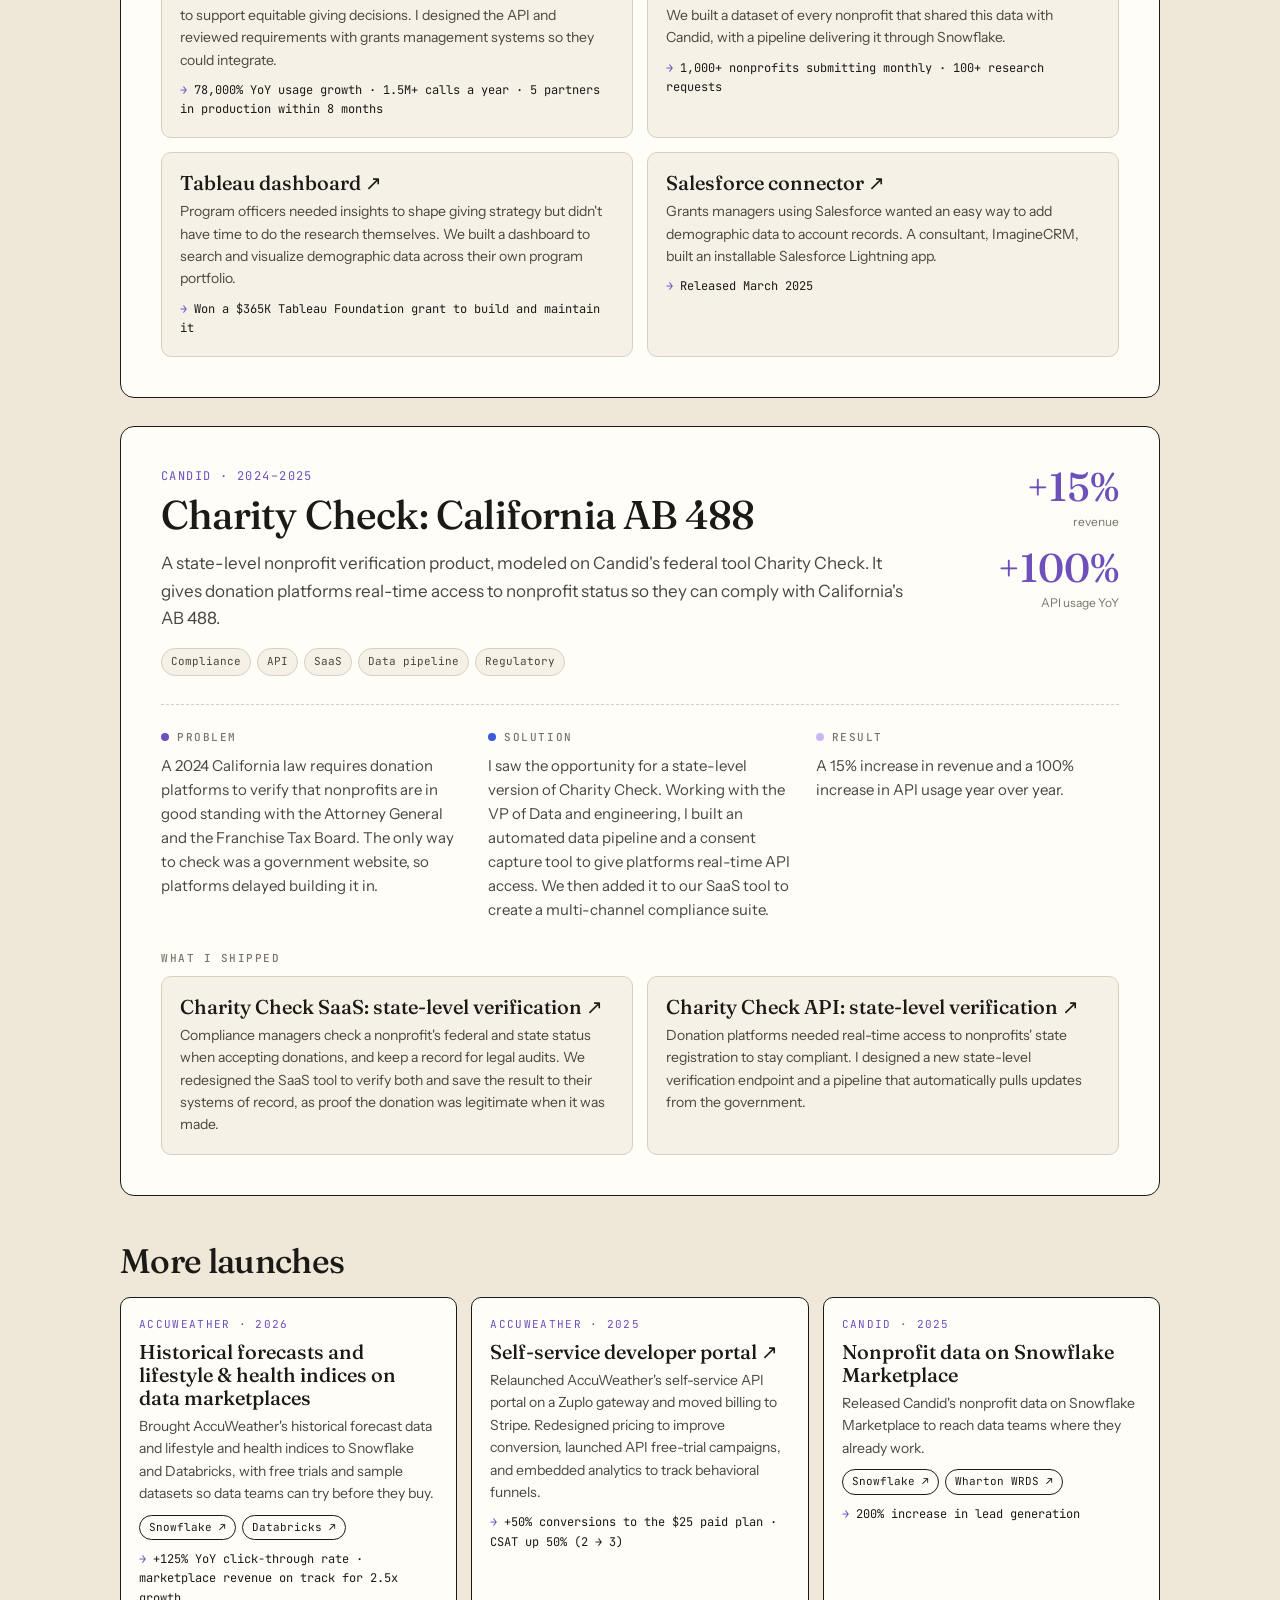
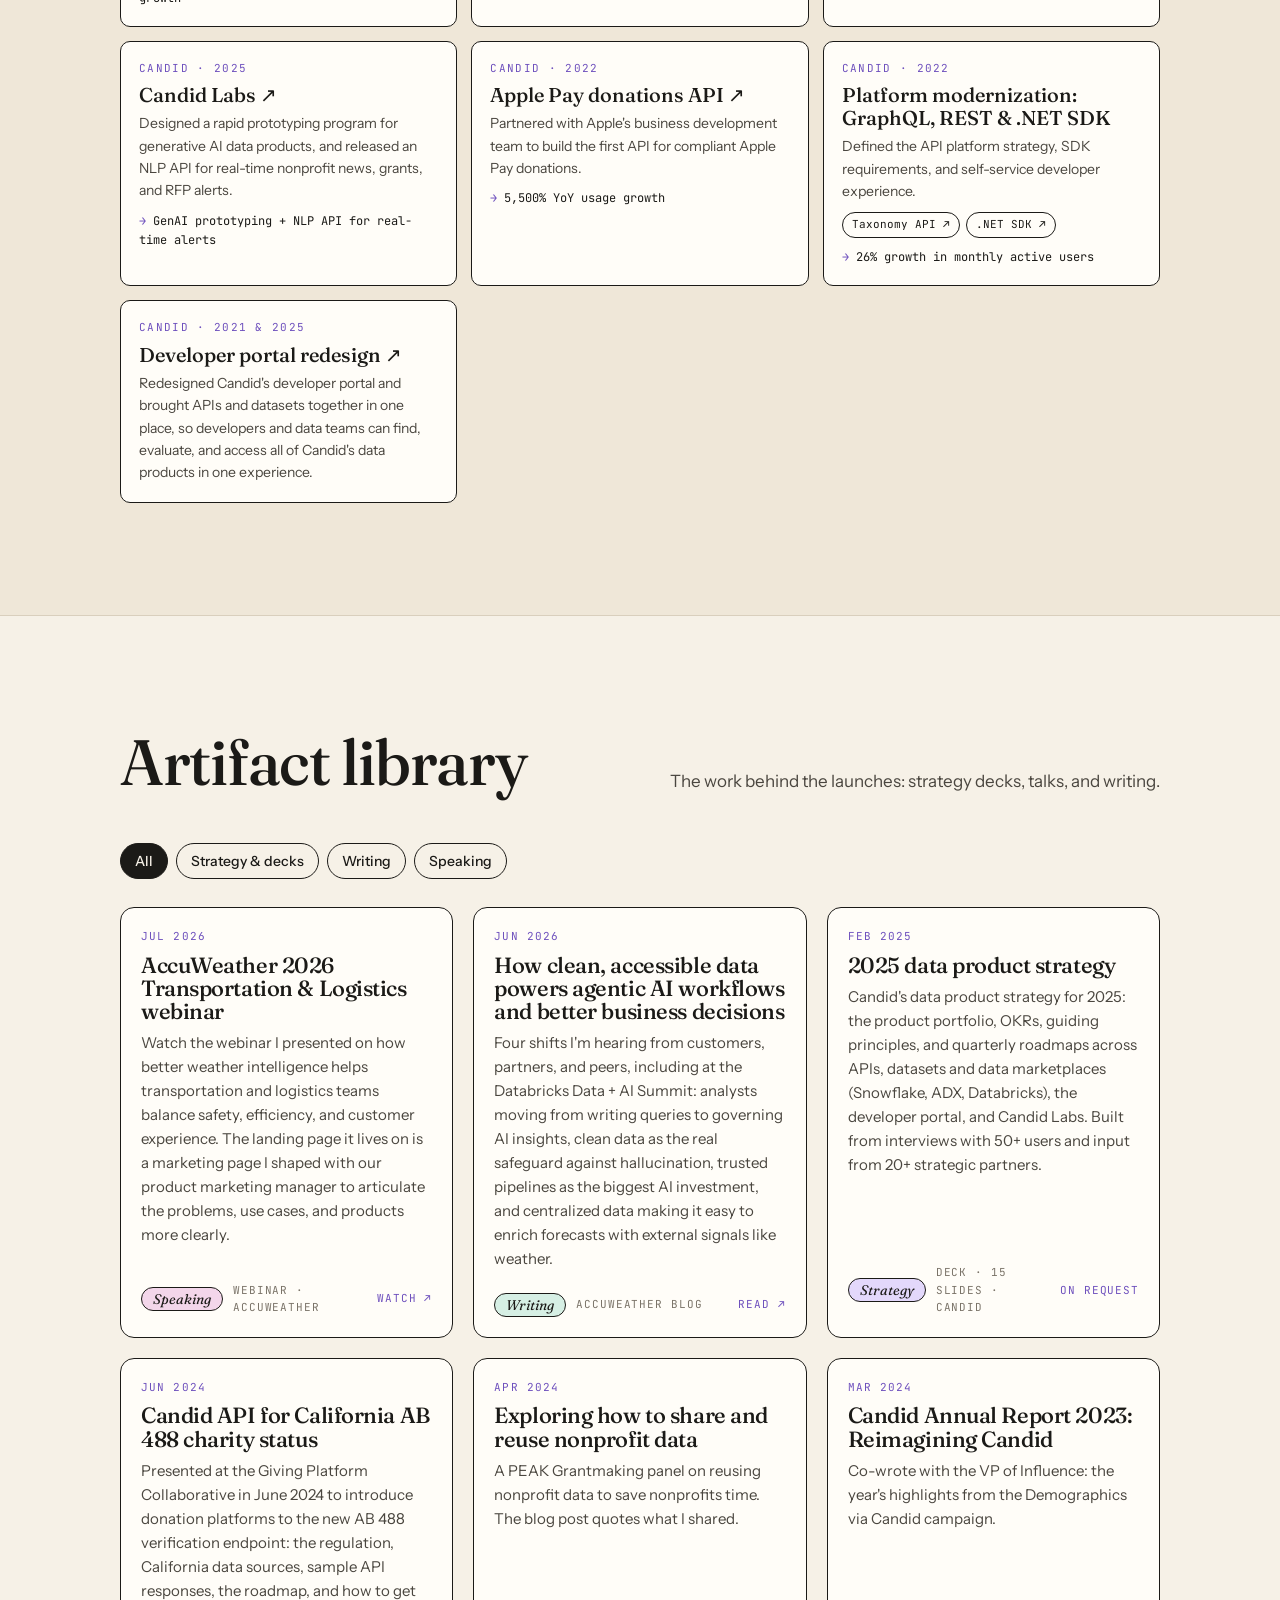
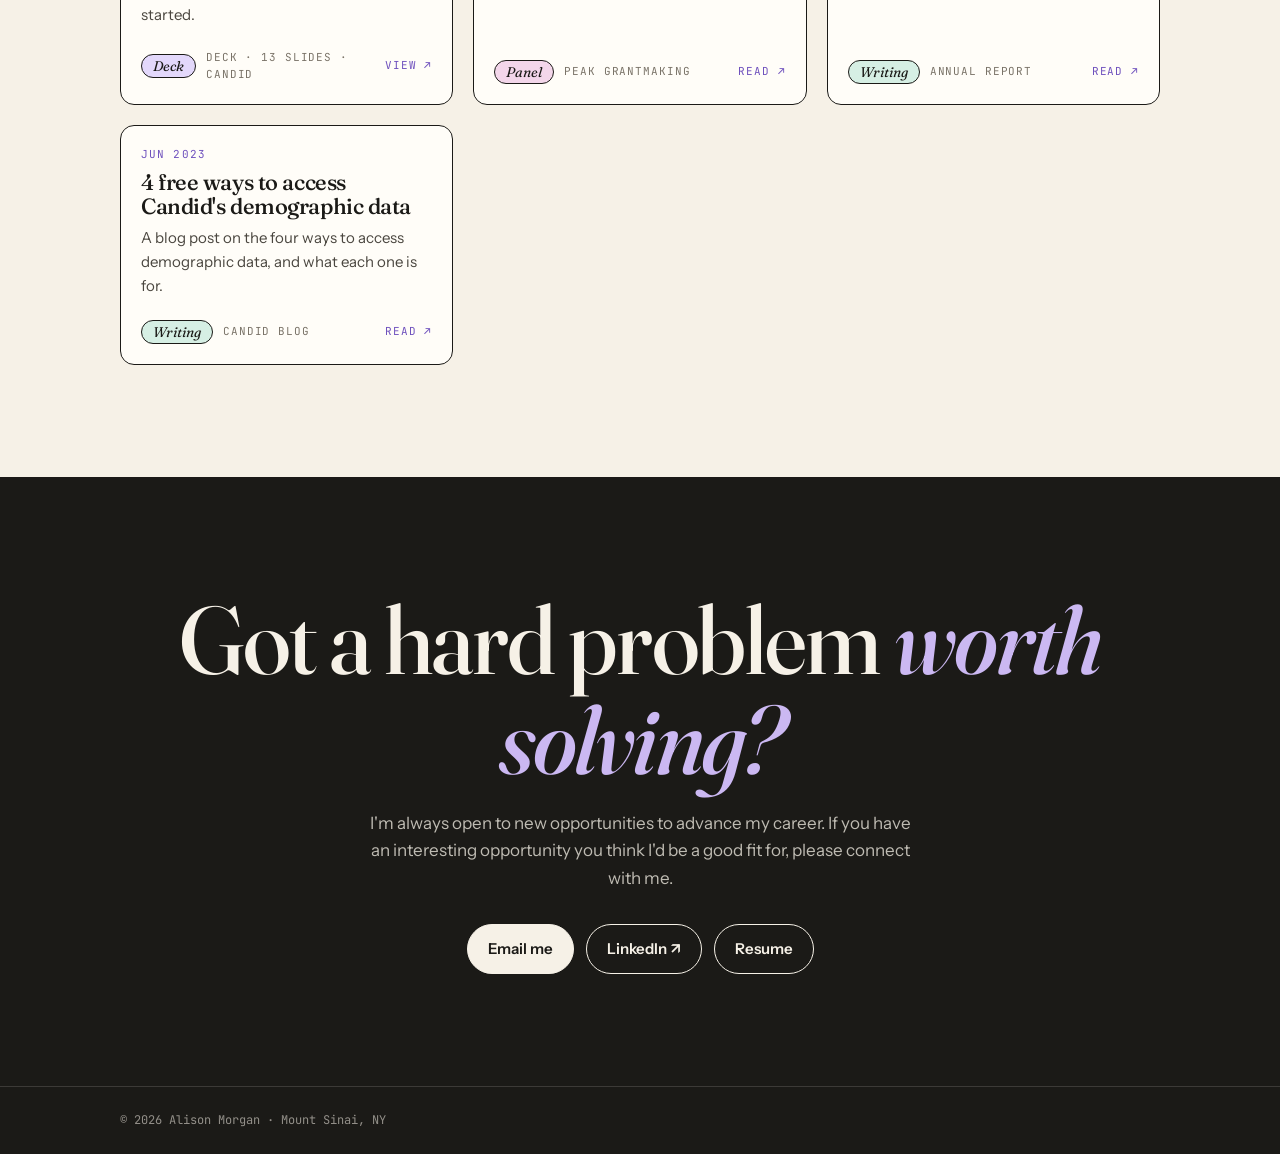
==== commit 8f3ac776: "Developer portal card: CSAT up 50% Co-Authored-By: Claude Opus 5.5 <noreply@anthropic.com> Claude-Se" ====
--- a/index.html
+++ b/index.html
@@ -423,7 +423,7 @@
                 <div class="co">AccuWeather · 2025</div>
                 <h5><a href="https://developer.accuweather.com/home" target="_blank" rel="noopener">Self-service developer portal ↗</a></h5>
                 <p>Relaunched AccuWeather's self-service API portal on a Zuplo gateway and moved billing to Stripe. Redesigned pricing to improve conversion, launched API free-trial campaigns, and embedded analytics to track behavioral funnels.</p>
-                <div class="result">+50% conversions to the $25 paid plan</div>
+                <div class="result">+50% conversions to the $25 paid plan · CSAT up 50% (2 → 3)</div>
               </div>
               <div class="product">
                 <div class="co">Candid · 2025</div>
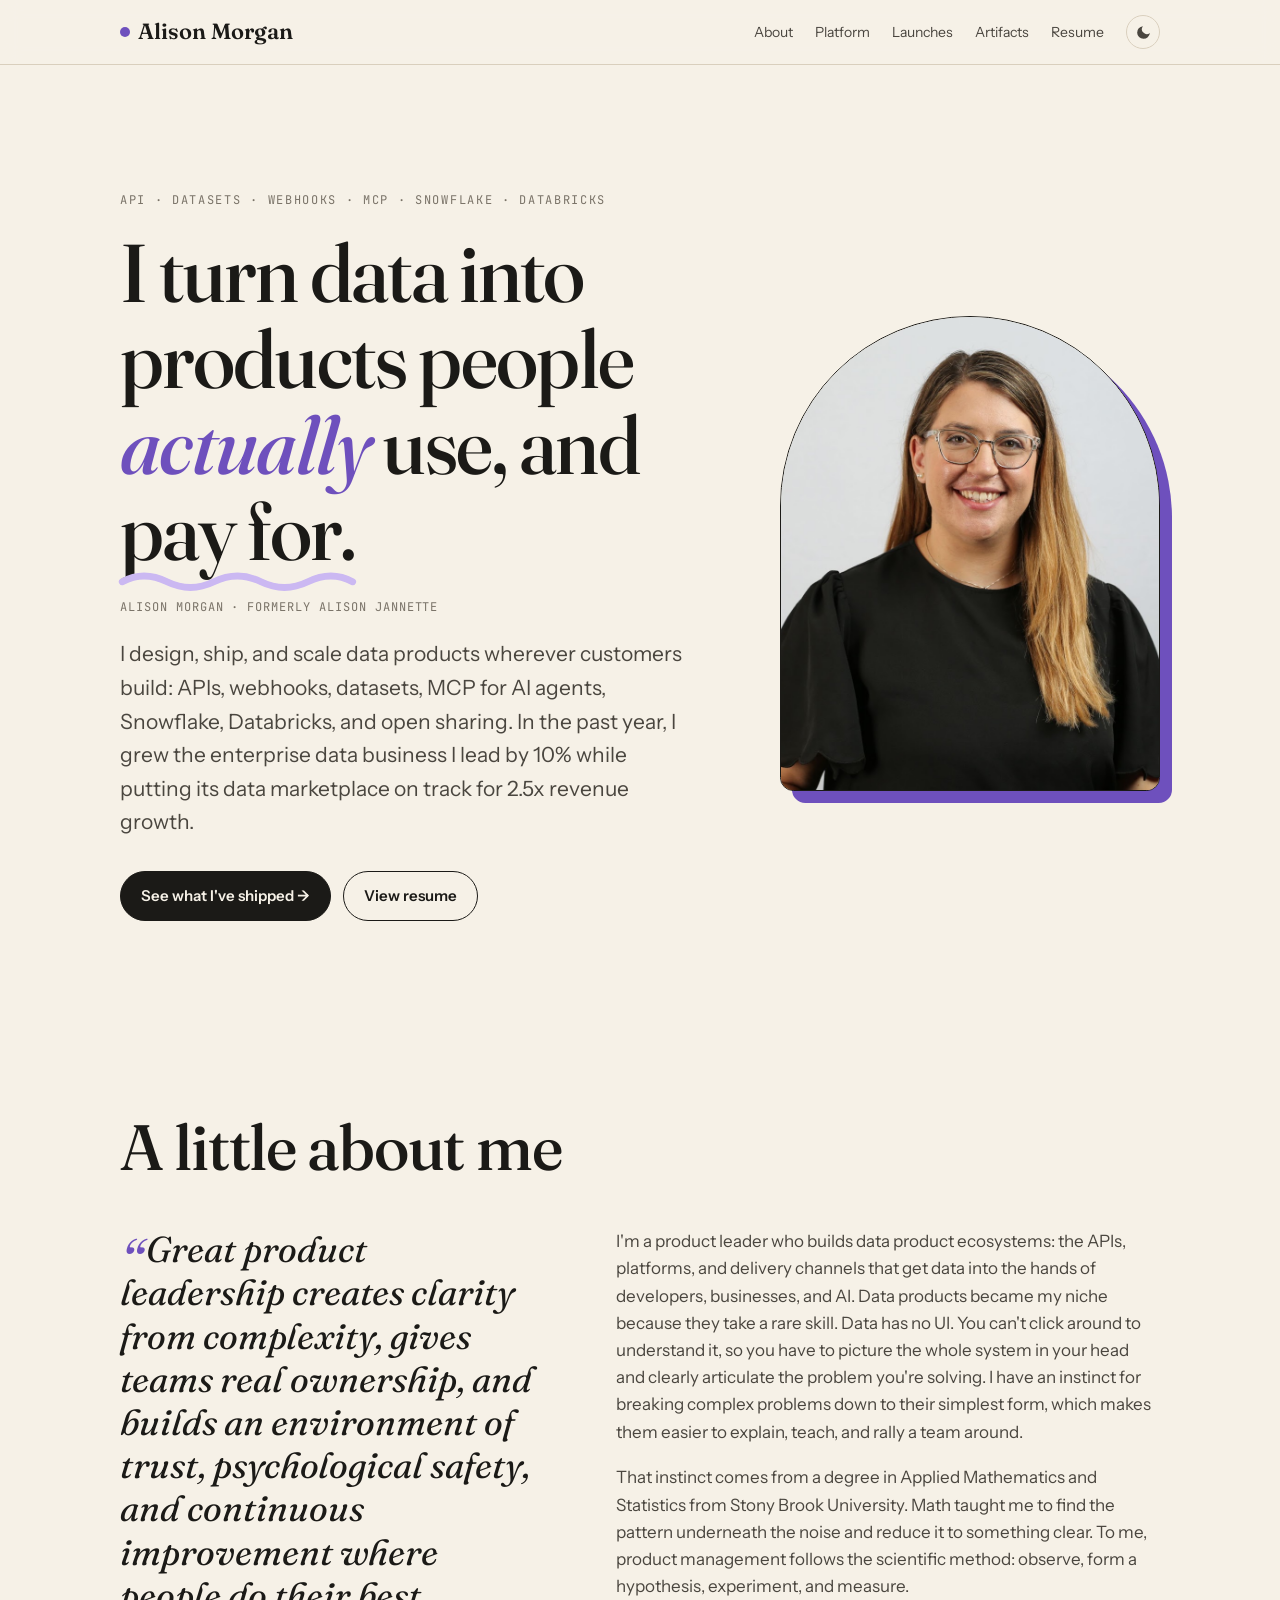
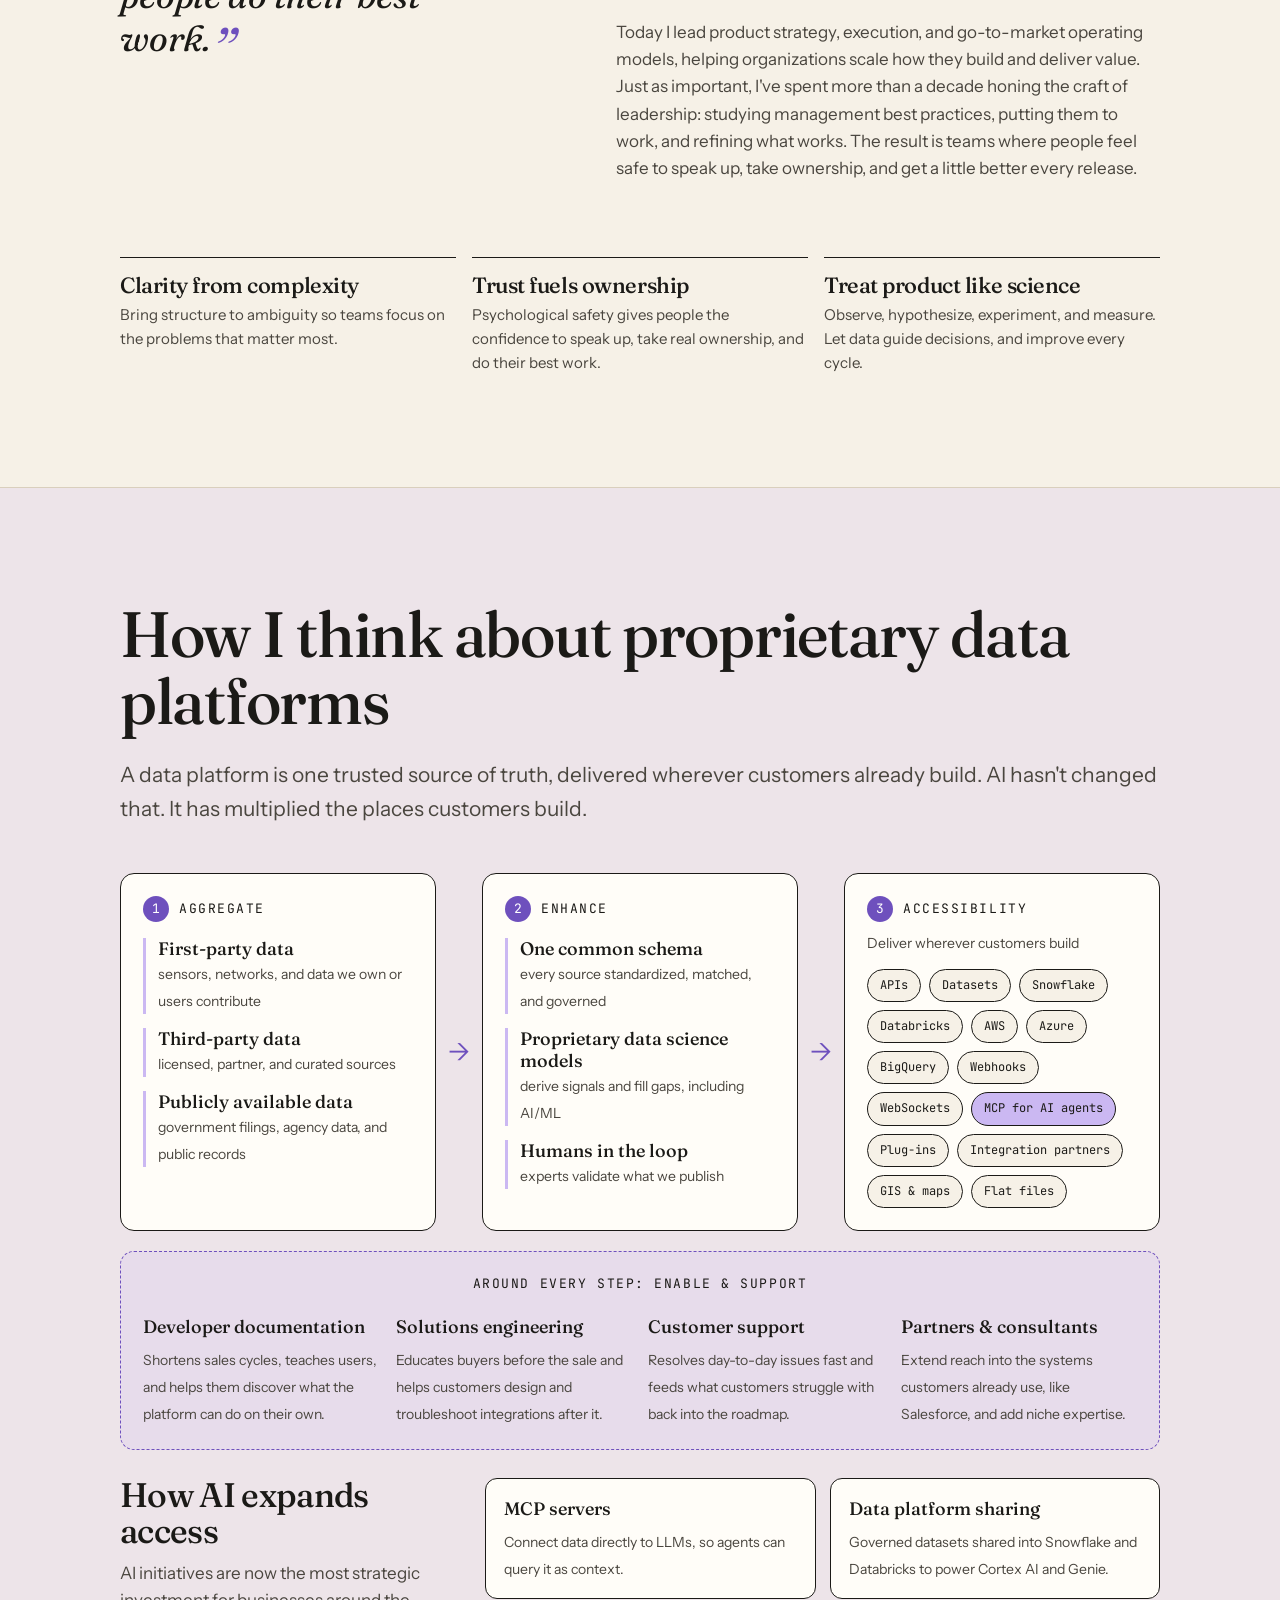
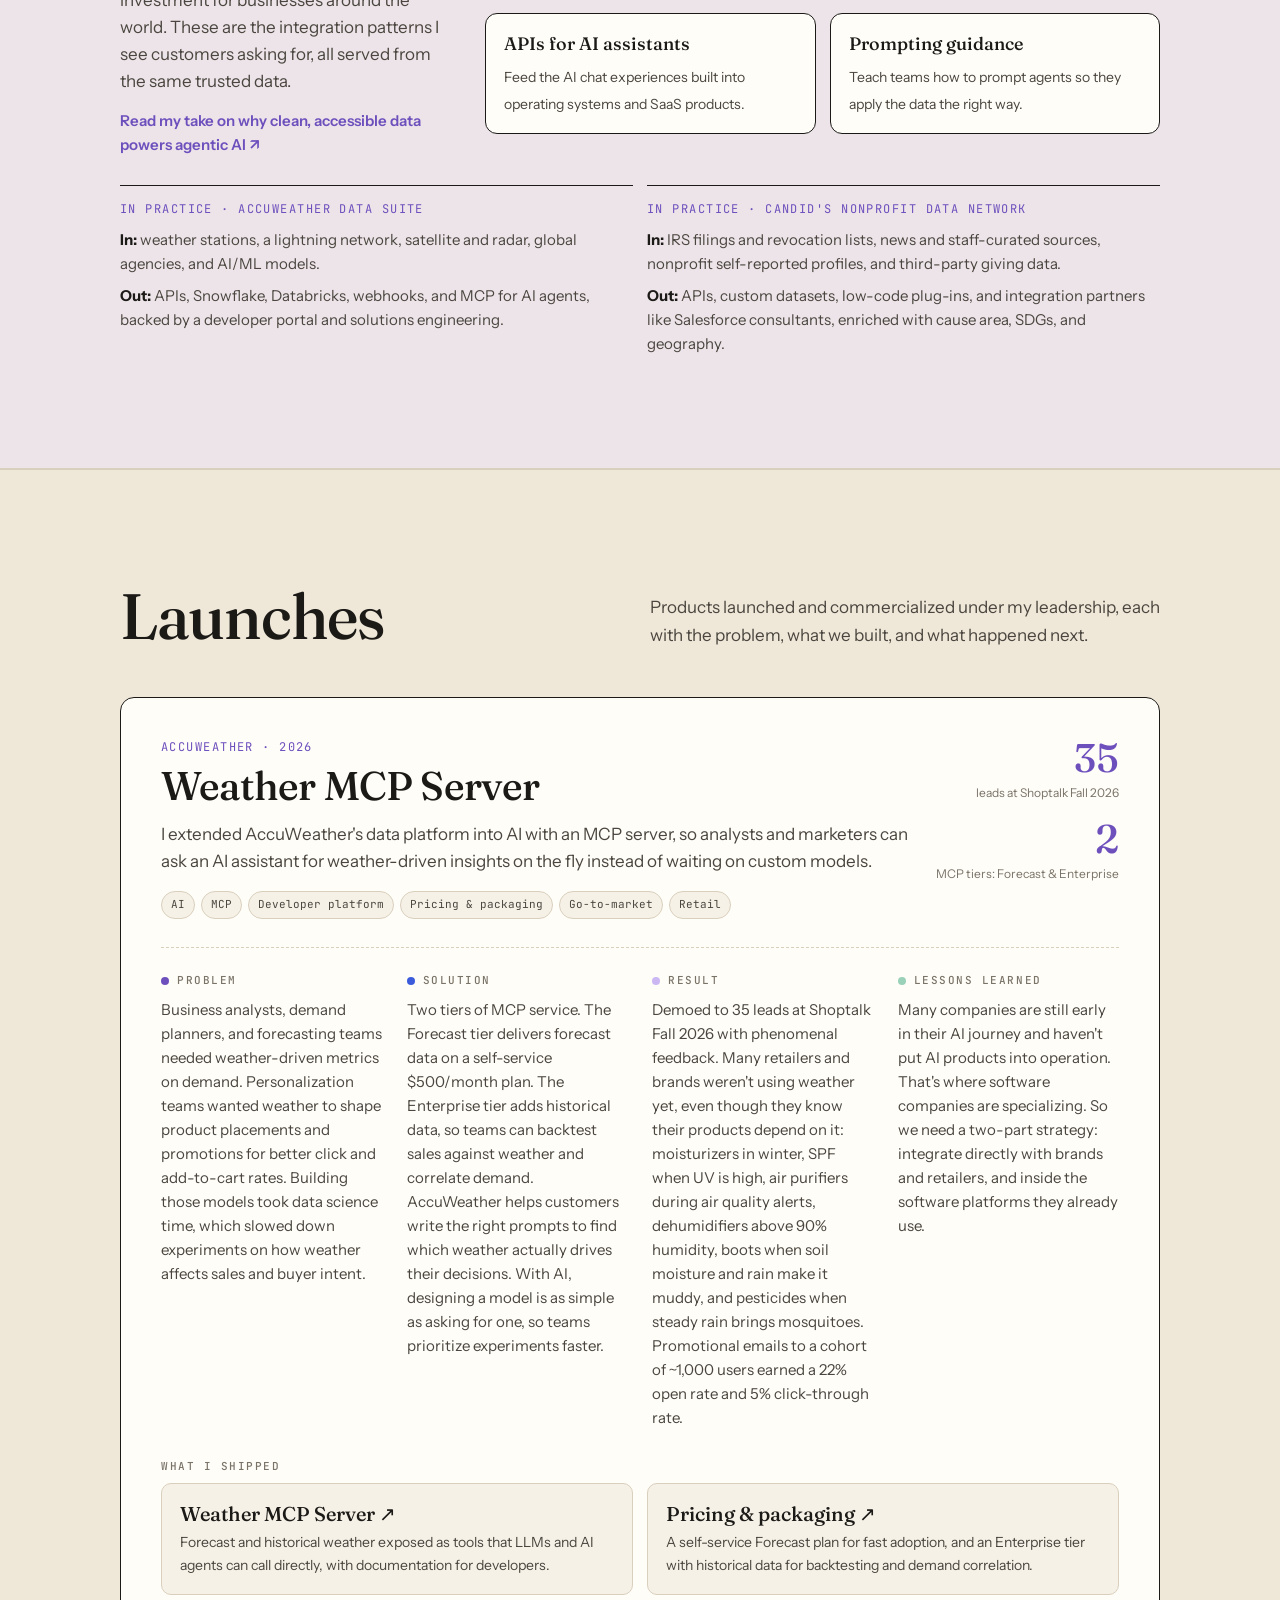
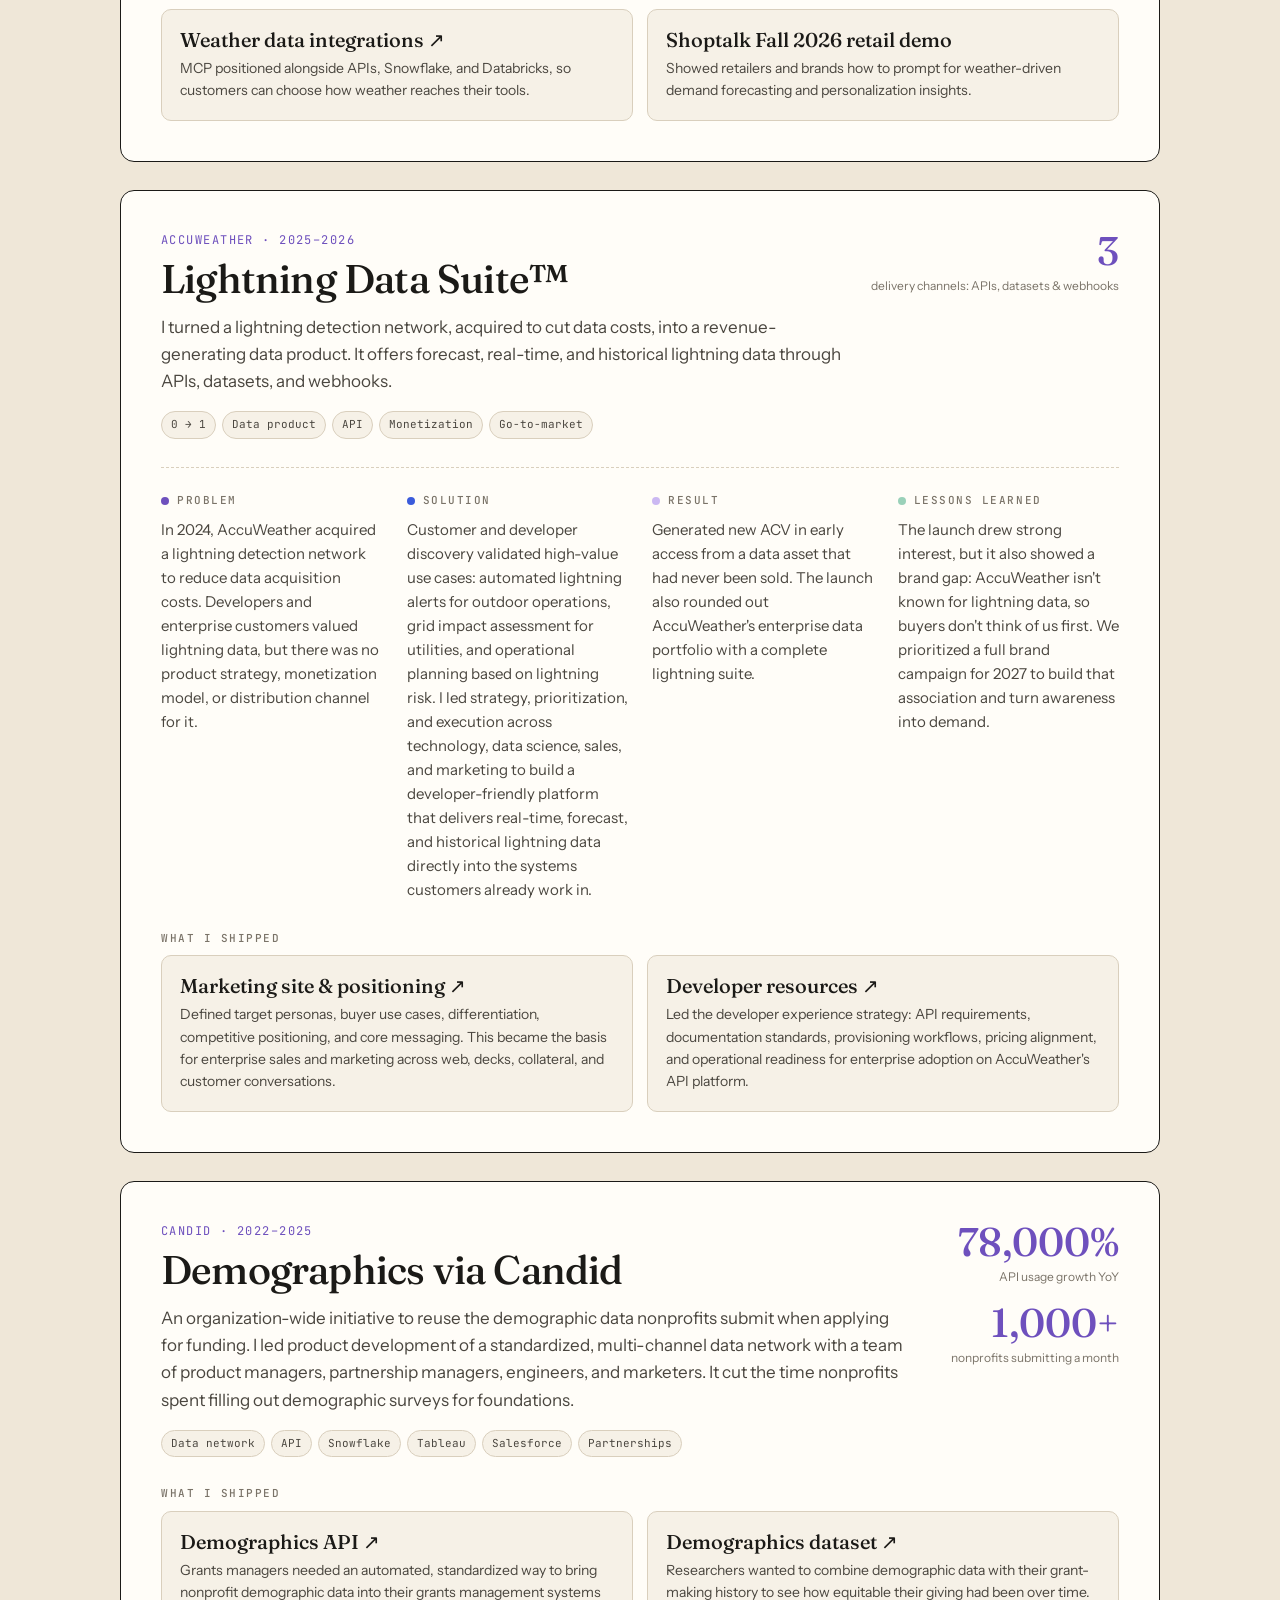
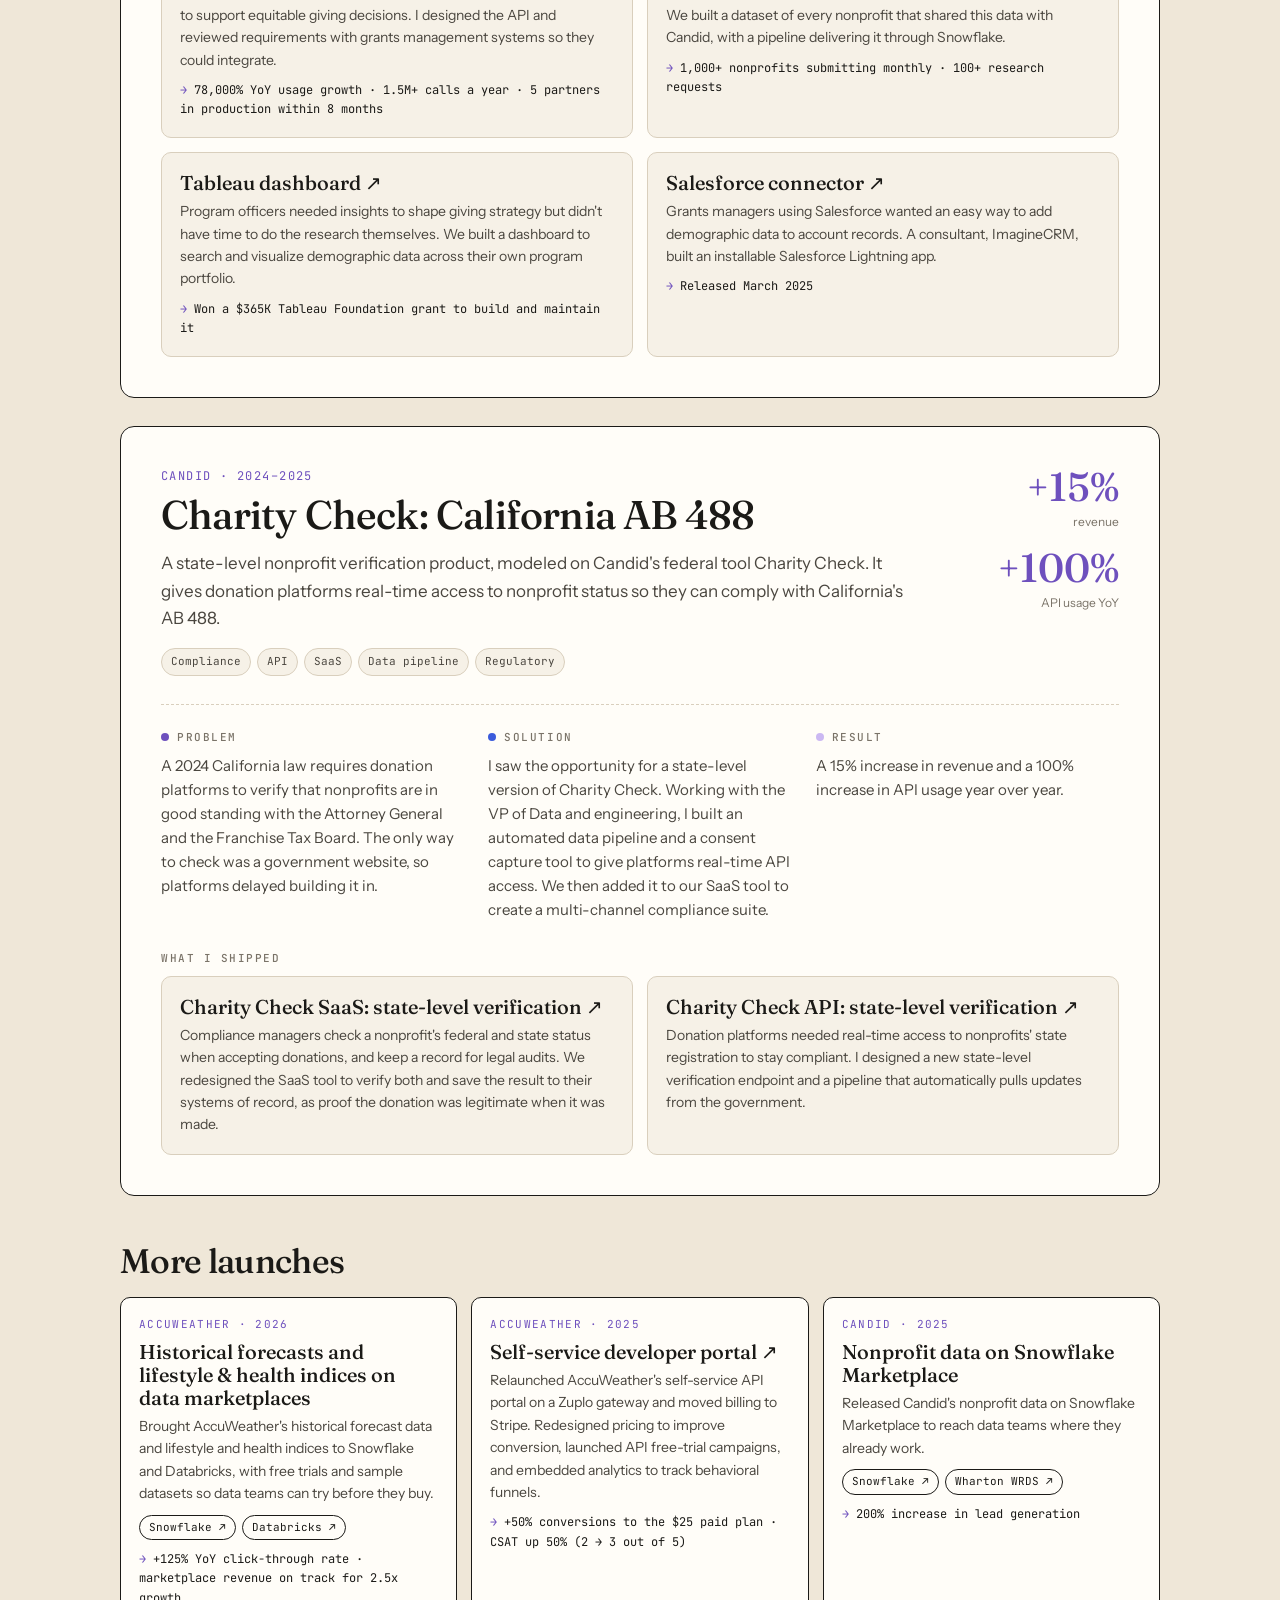
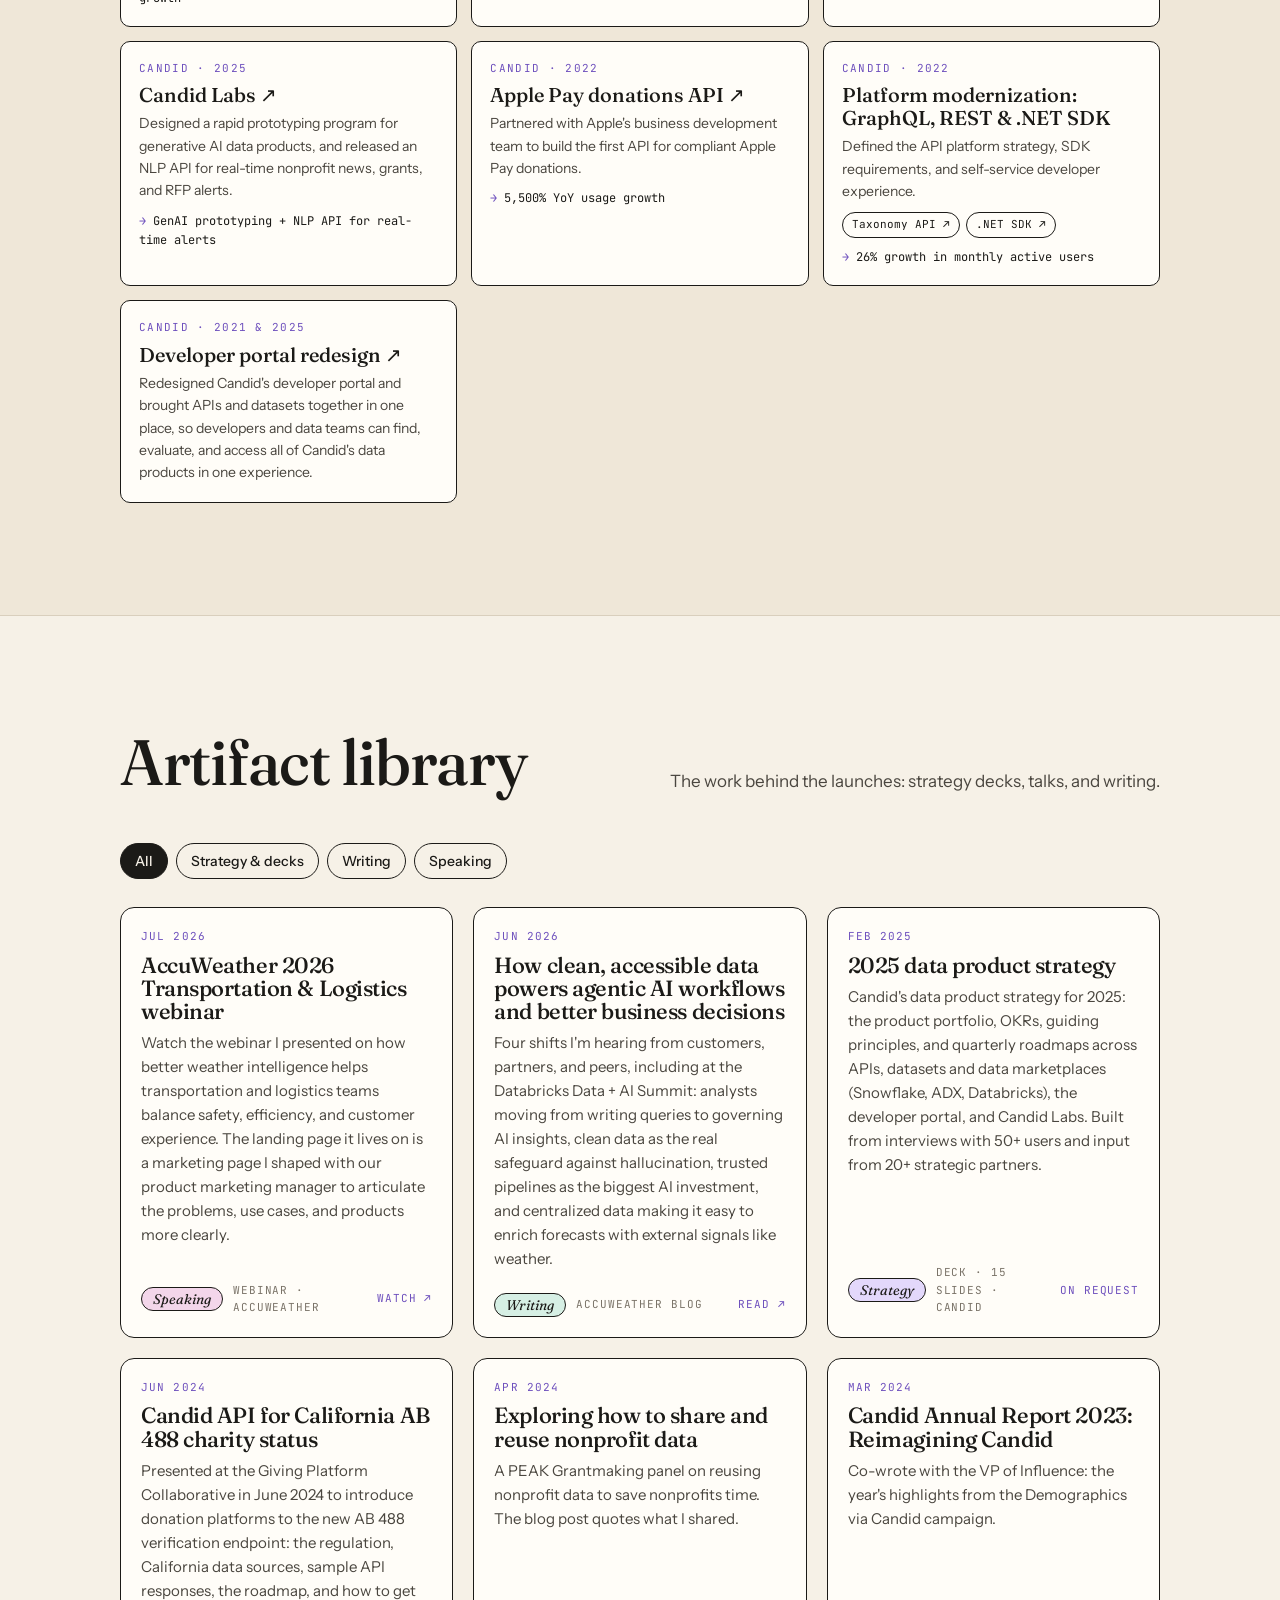
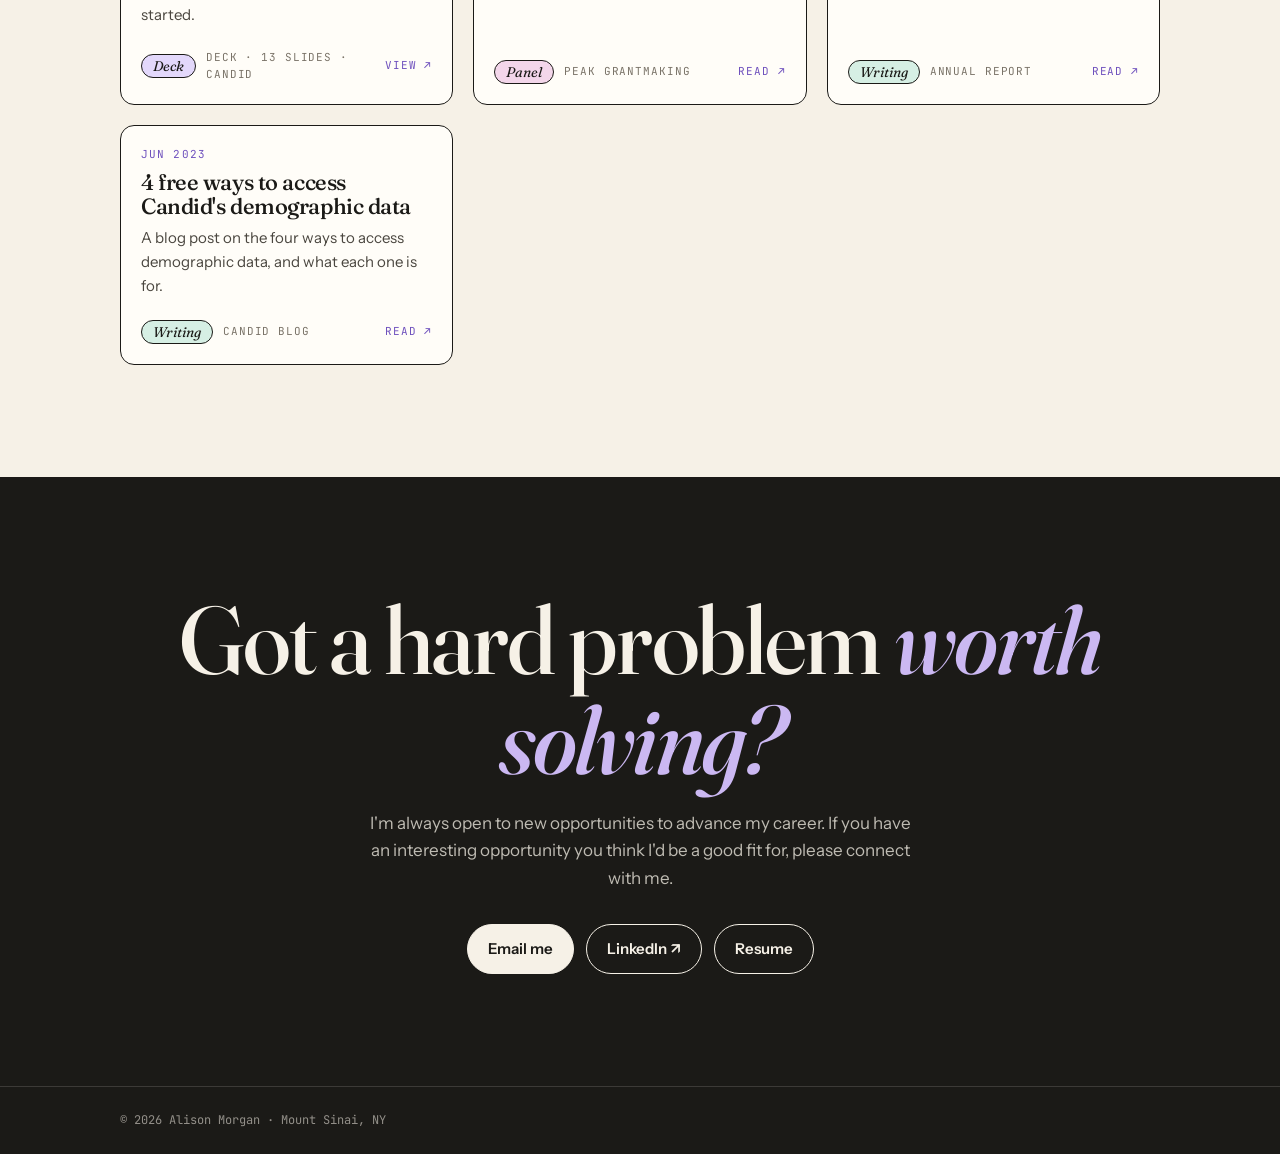
==== commit 3e722a6f: "Clarify CSAT scale Co-Authored-By: Claude Opus 5.5 <noreply@anthropic.com> Claude-Session: https://c" ====
--- a/index.html
+++ b/index.html
@@ -423,7 +423,7 @@
                 <div class="co">AccuWeather · 2025</div>
                 <h5><a href="https://developer.accuweather.com/home" target="_blank" rel="noopener">Self-service developer portal ↗</a></h5>
                 <p>Relaunched AccuWeather's self-service API portal on a Zuplo gateway and moved billing to Stripe. Redesigned pricing to improve conversion, launched API free-trial campaigns, and embedded analytics to track behavioral funnels.</p>
-                <div class="result">+50% conversions to the $25 paid plan · CSAT up 50% (2 → 3)</div>
+                <div class="result">+50% conversions to the $25 paid plan · CSAT up 50% (2 → 3 out of 5)</div>
               </div>
               <div class="product">
                 <div class="co">Candid · 2025</div>
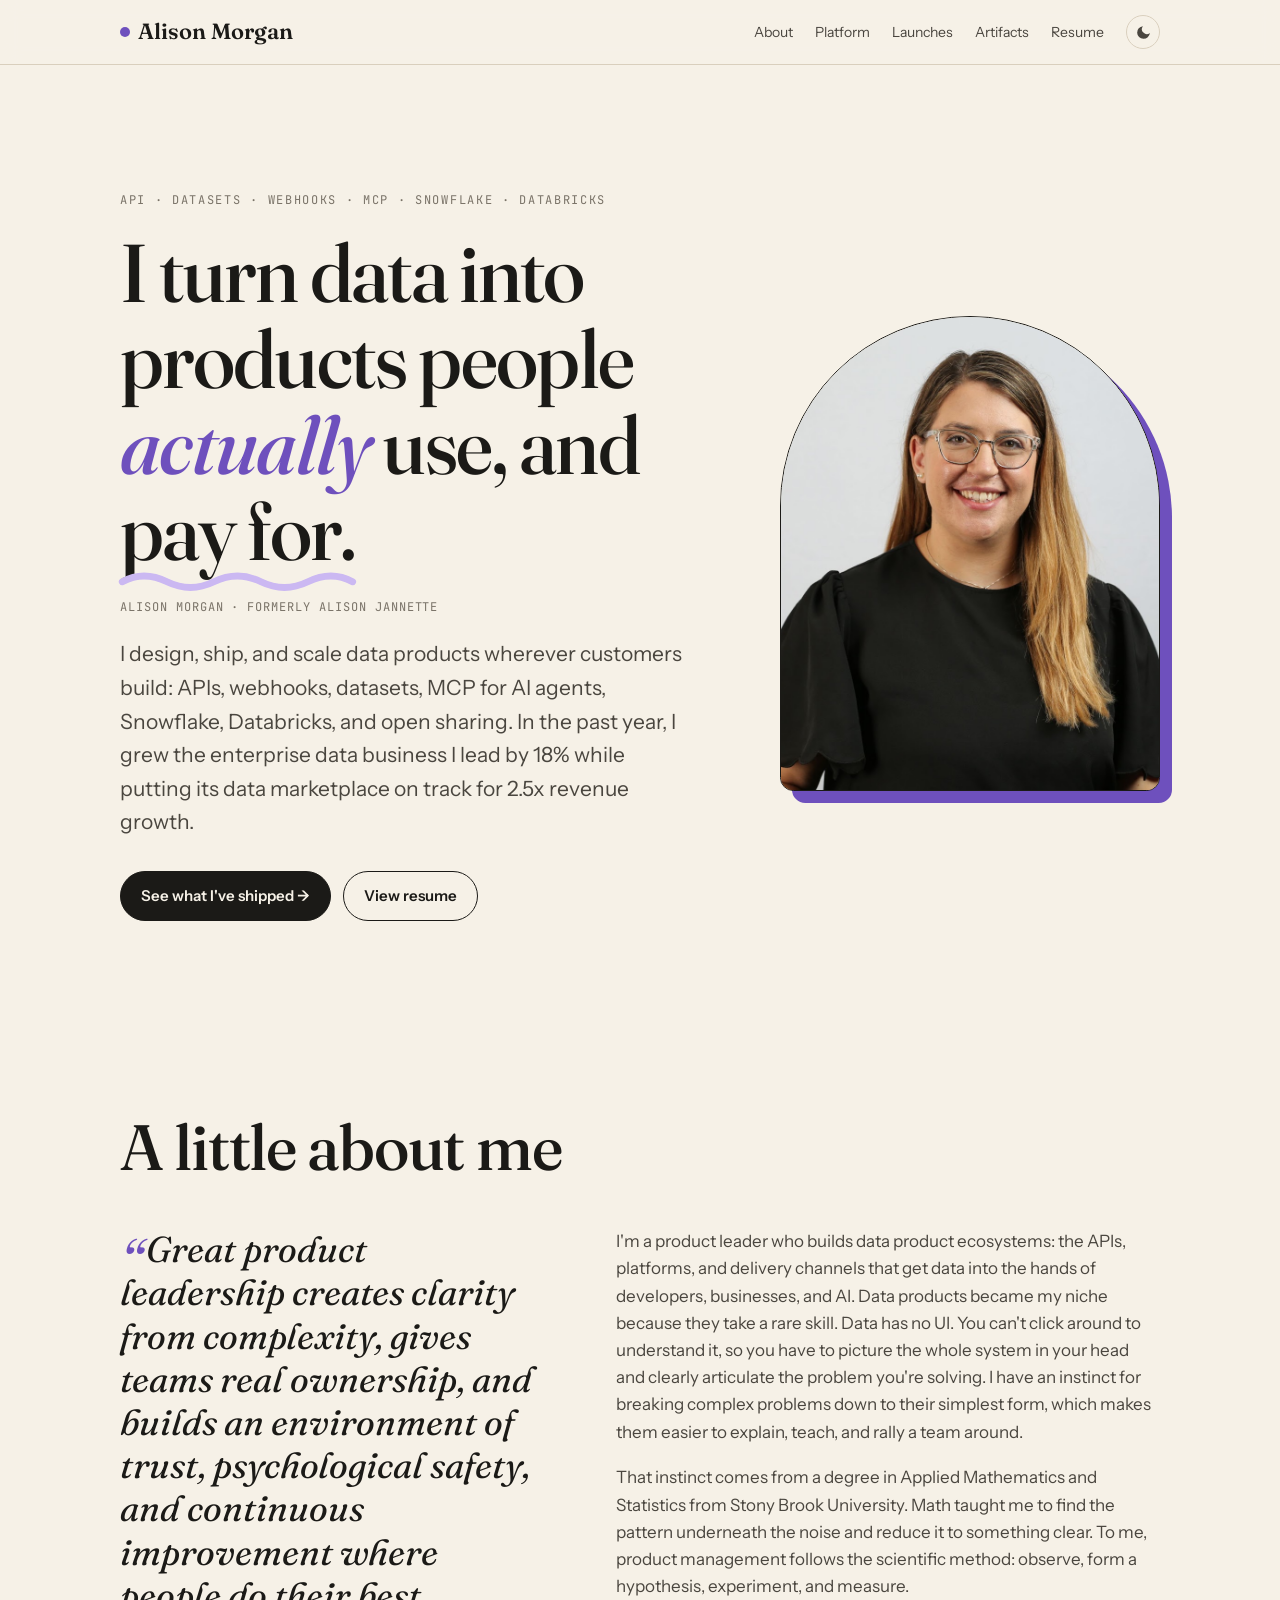
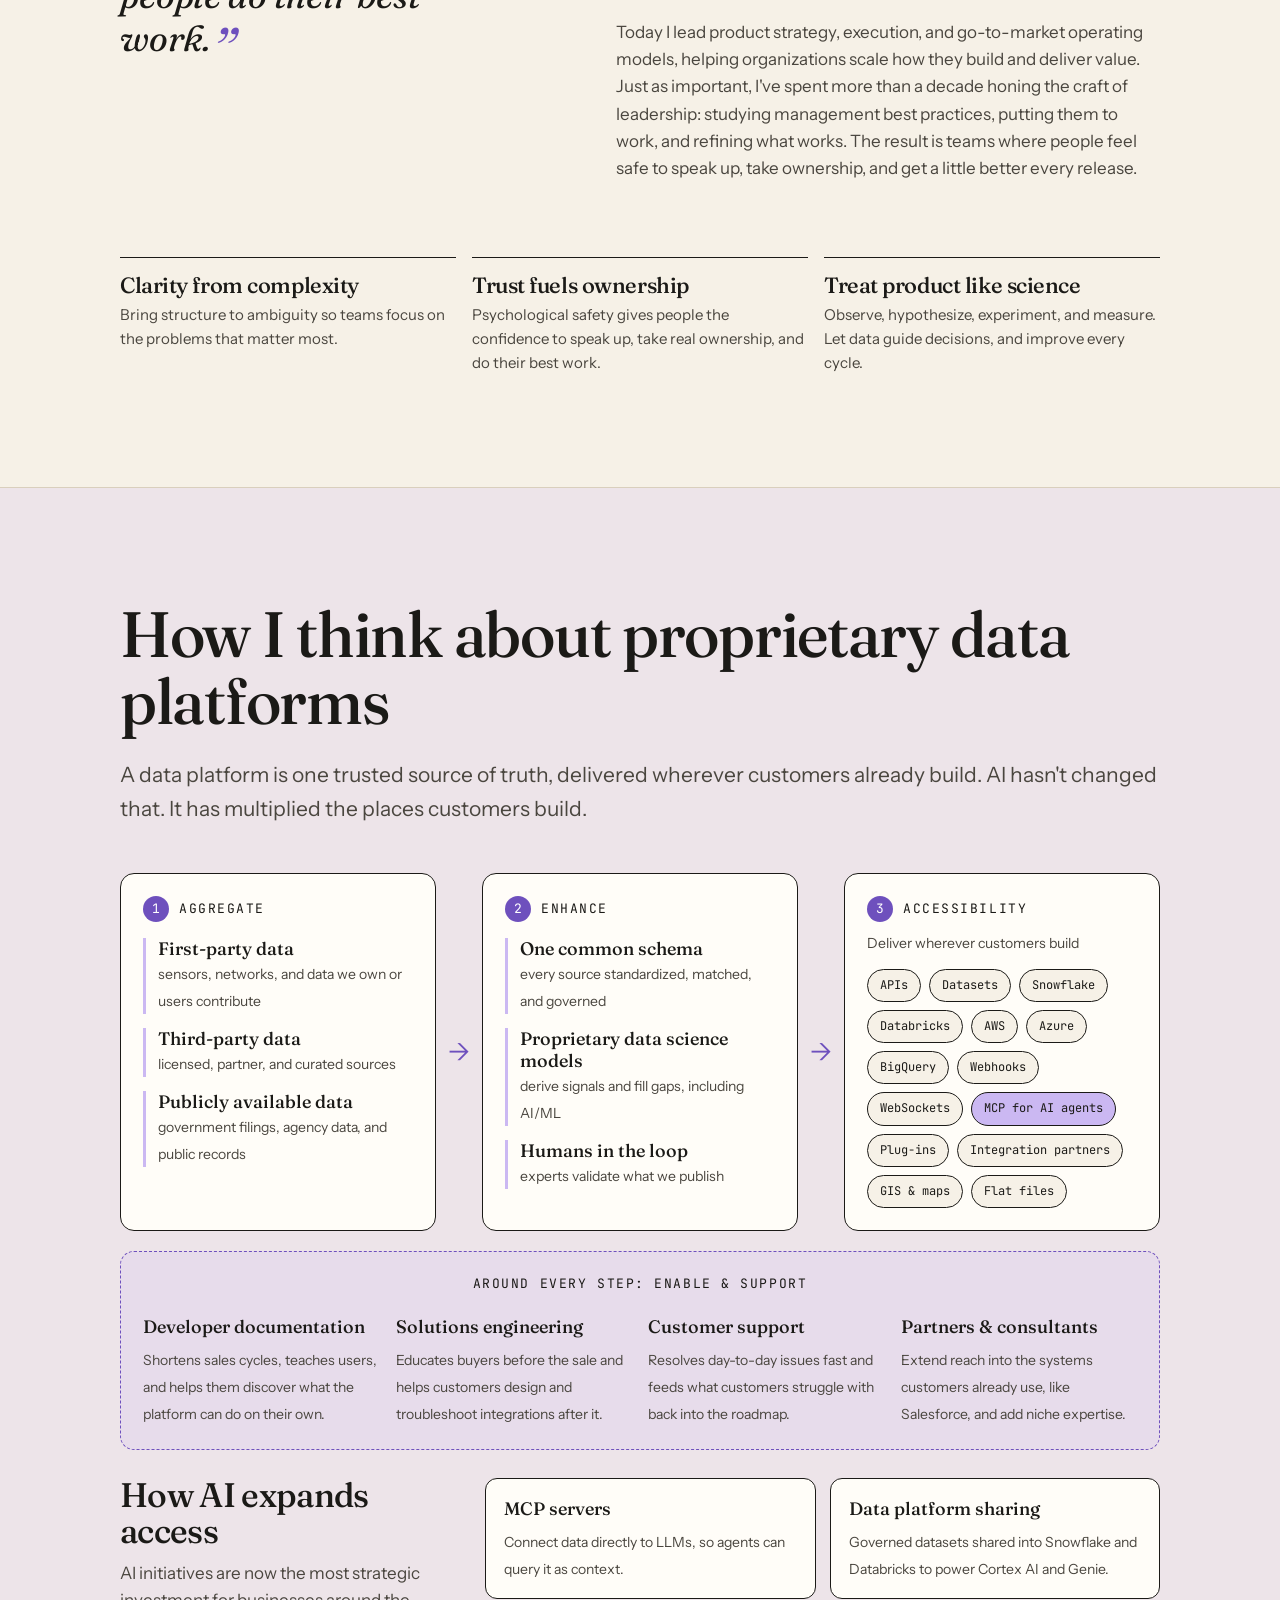
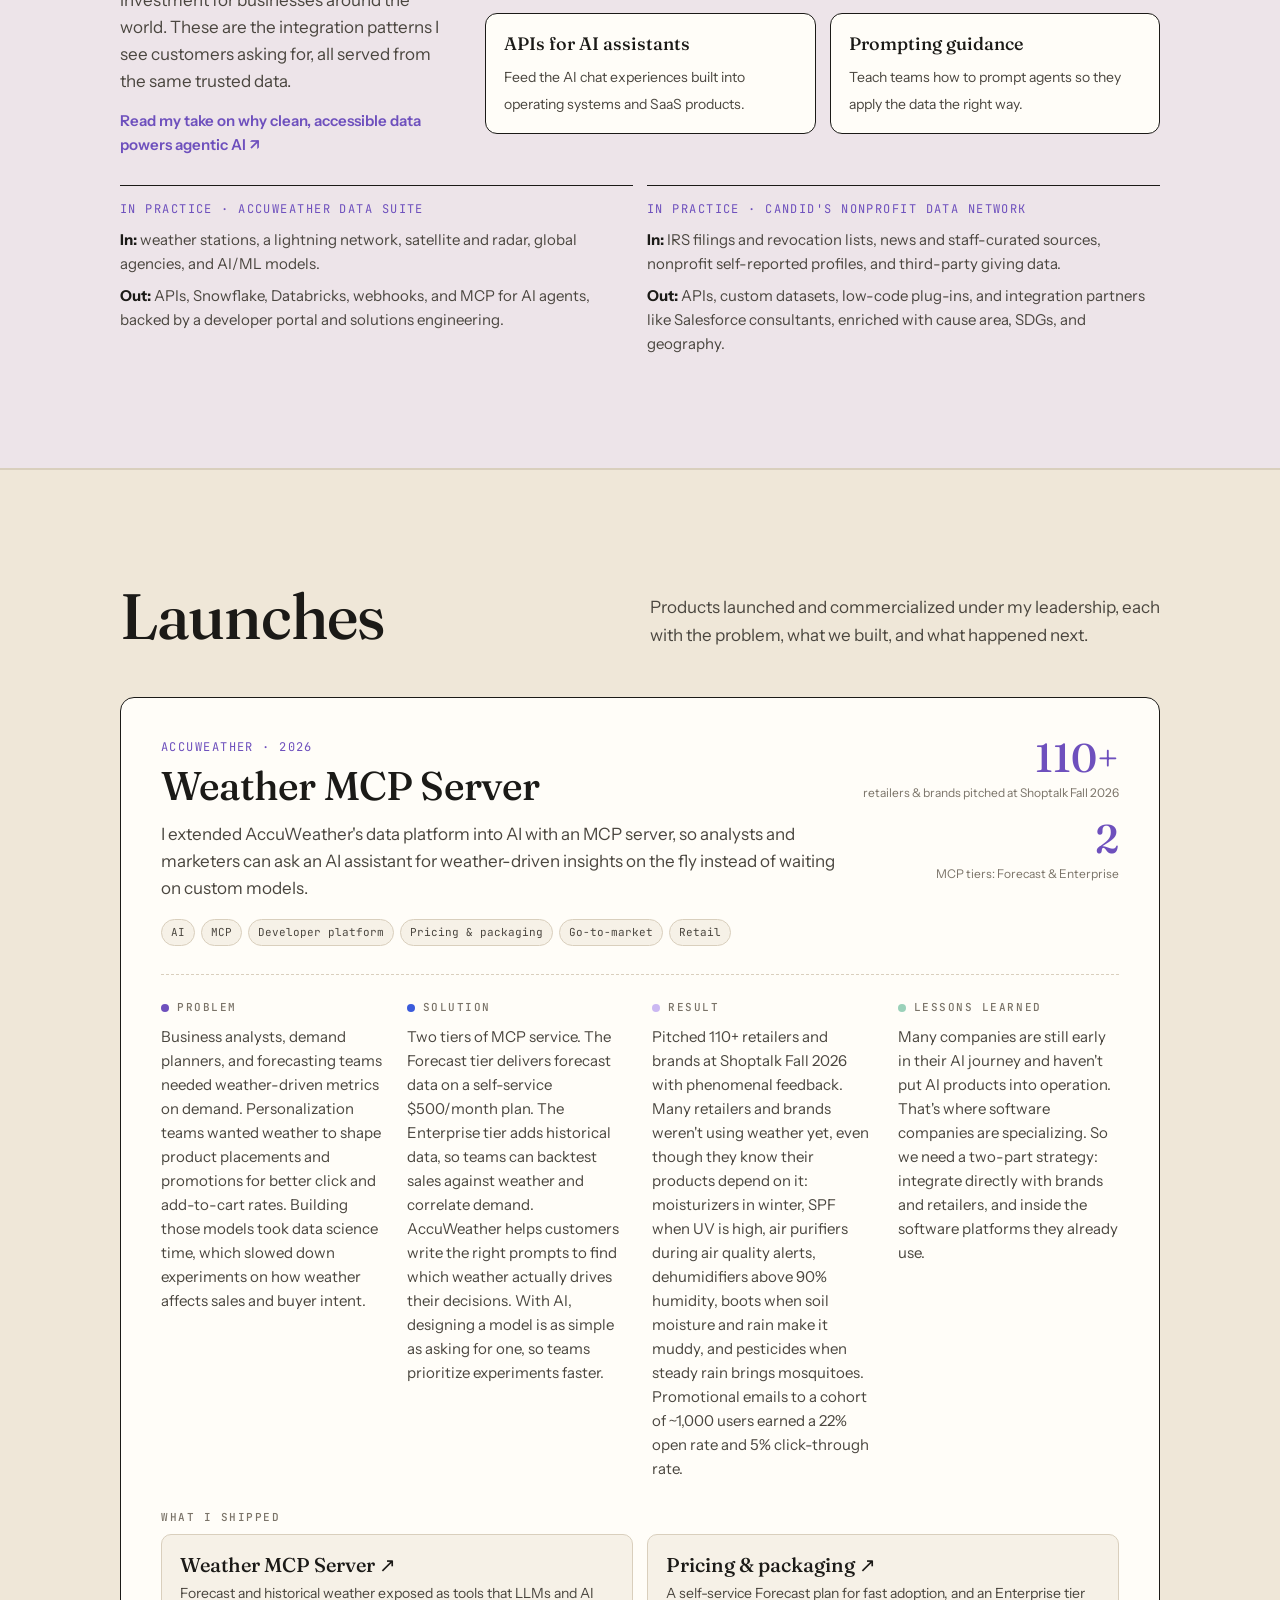
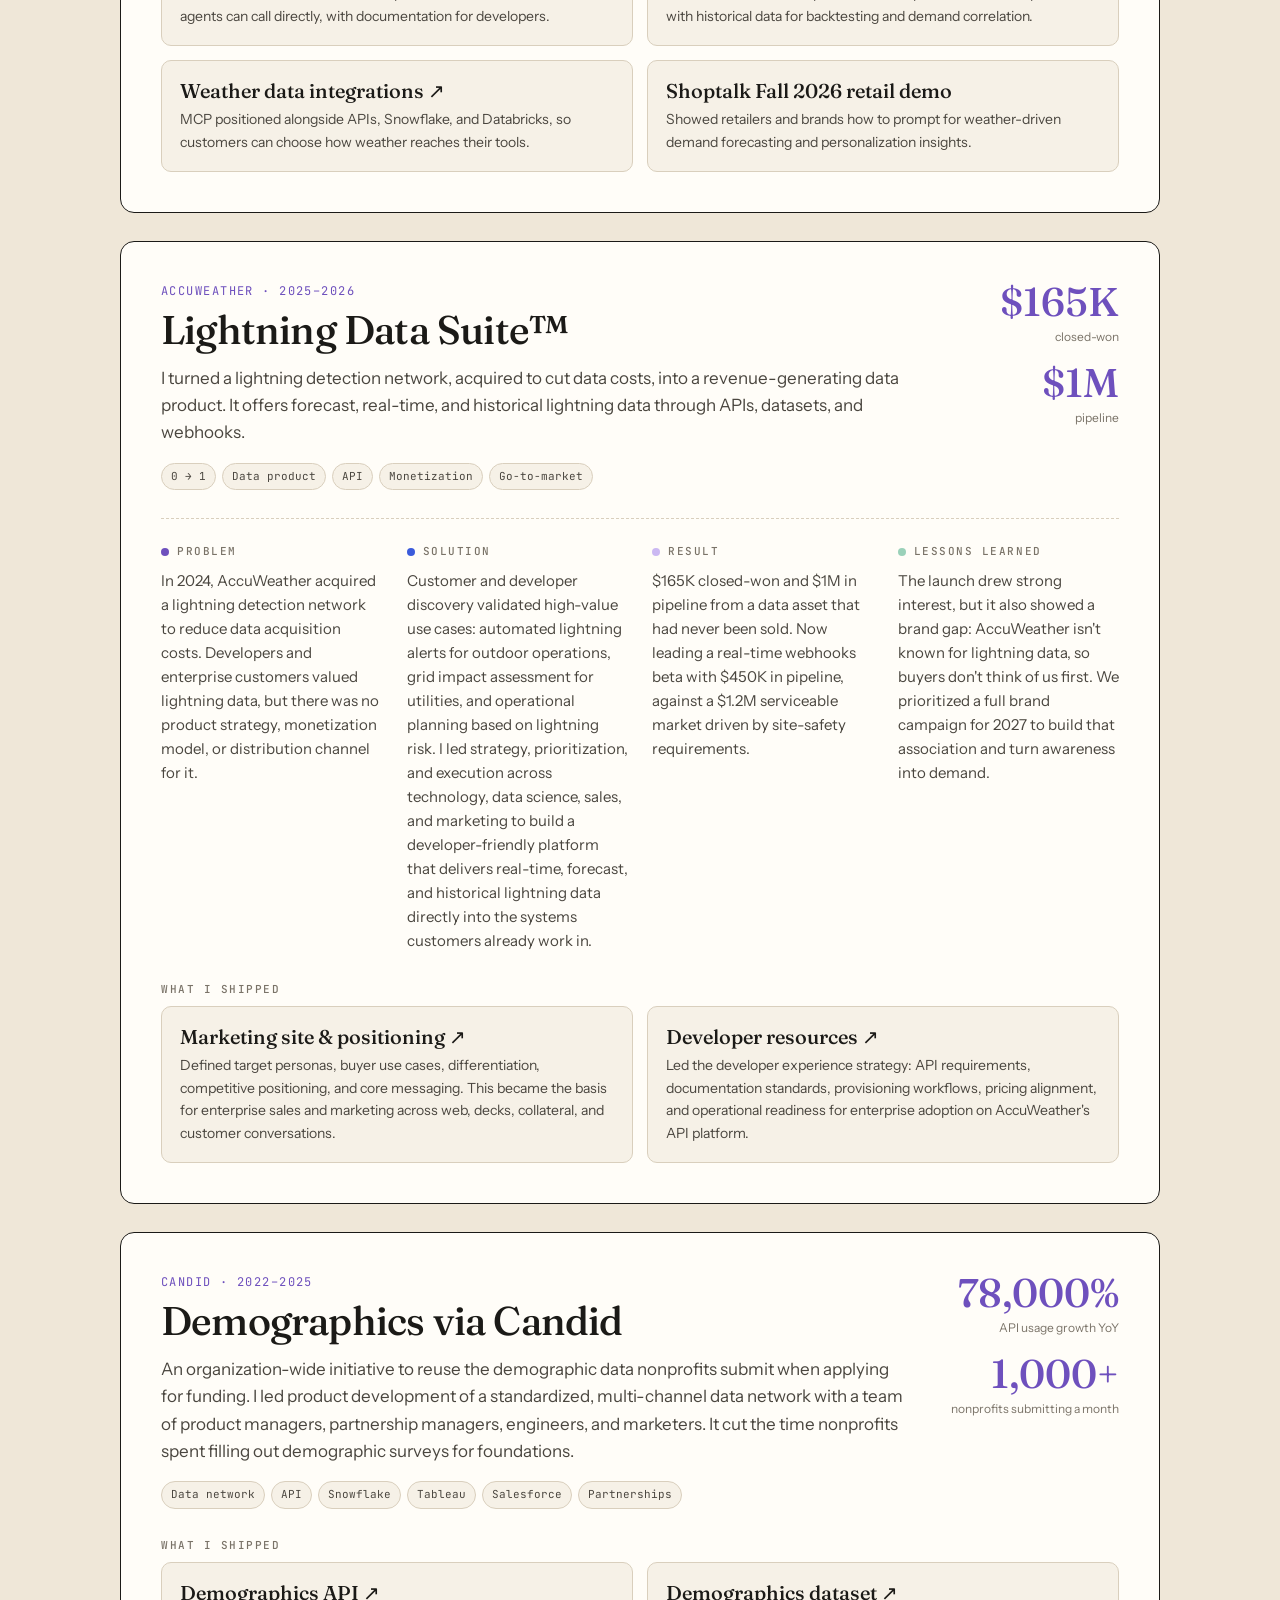
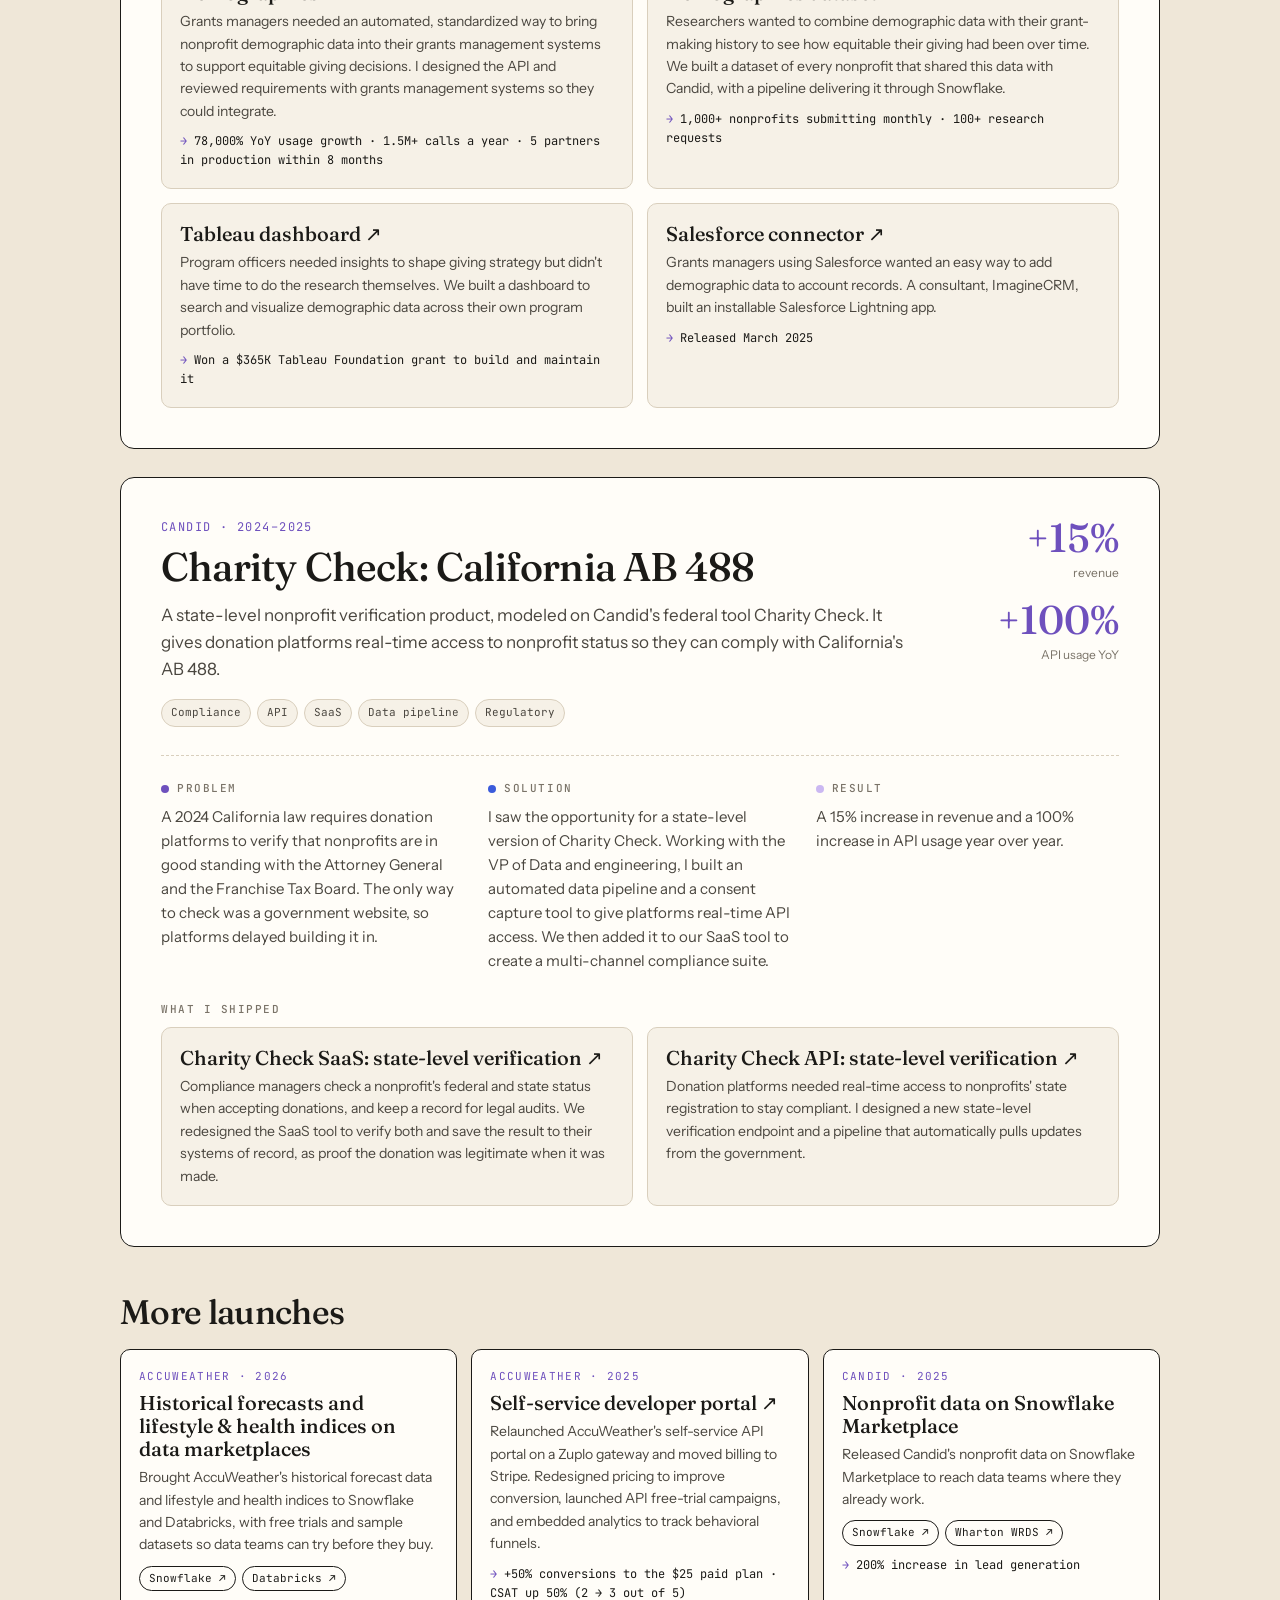
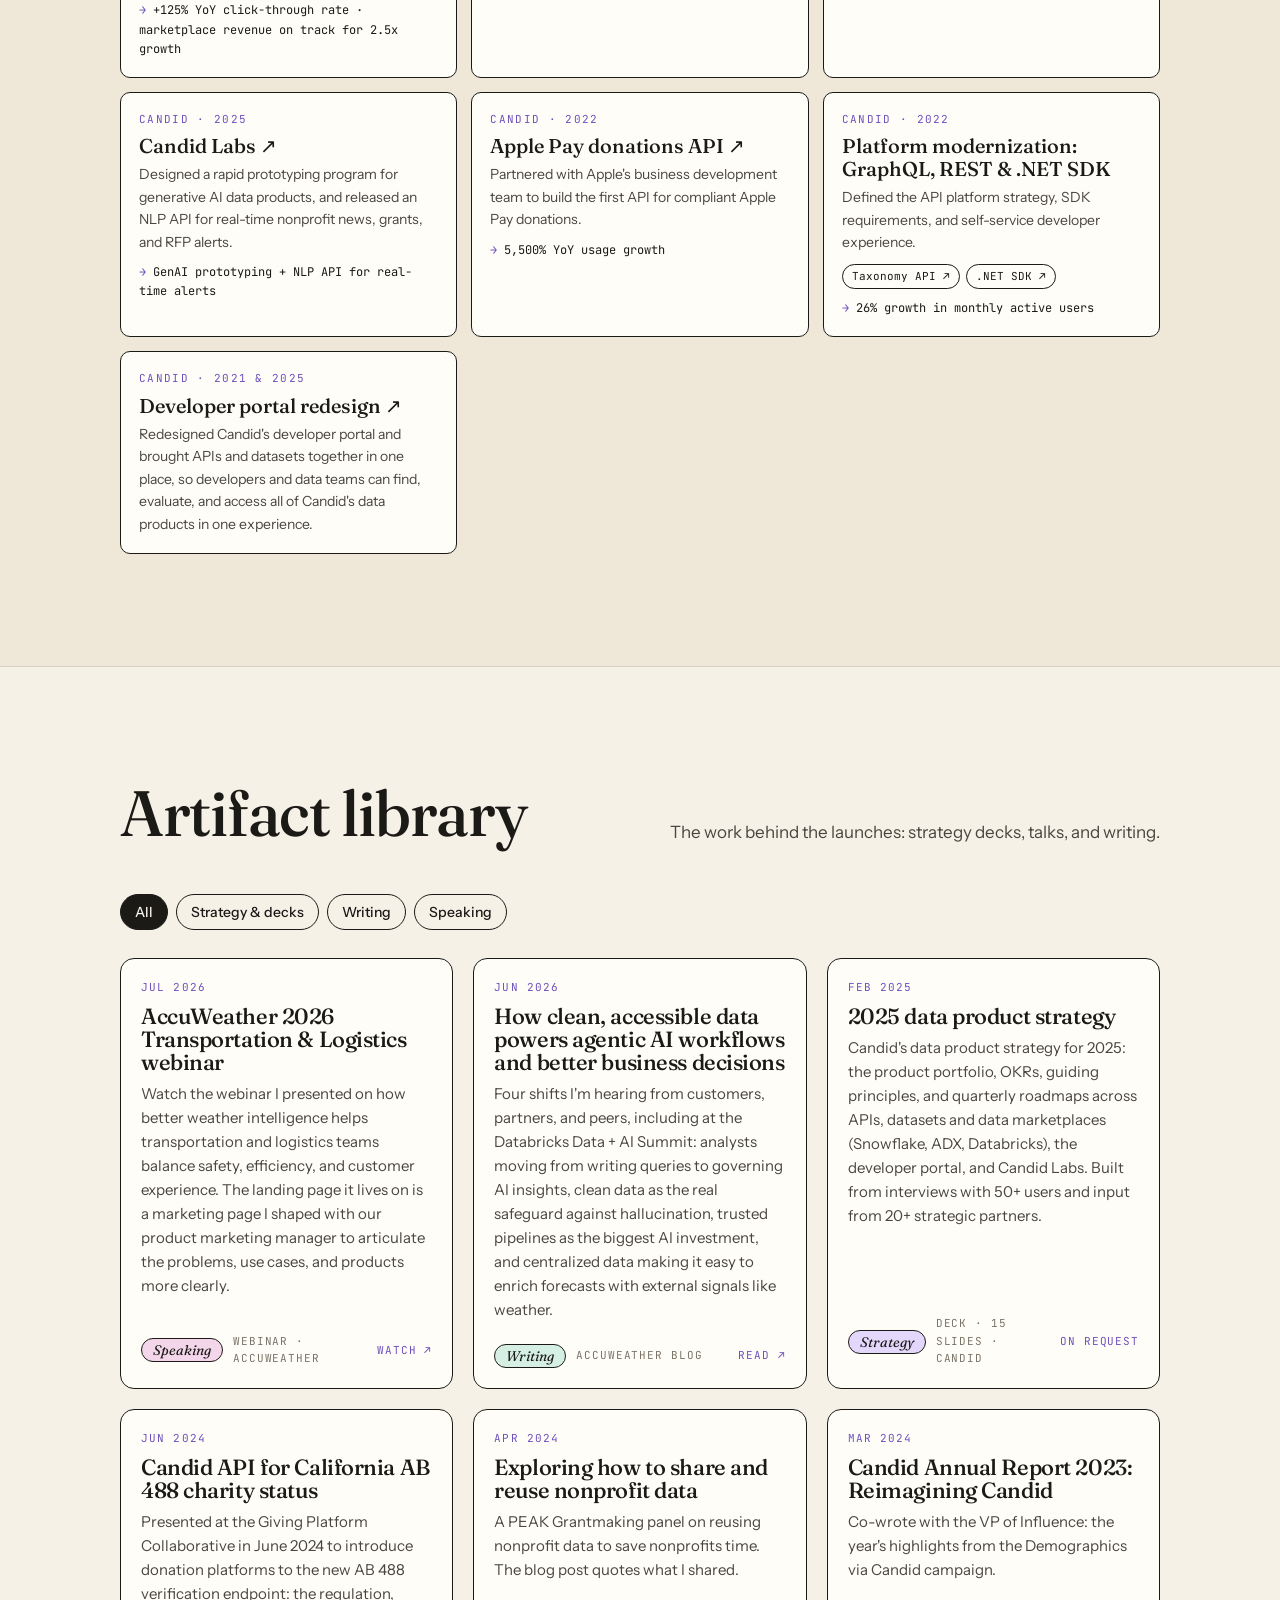
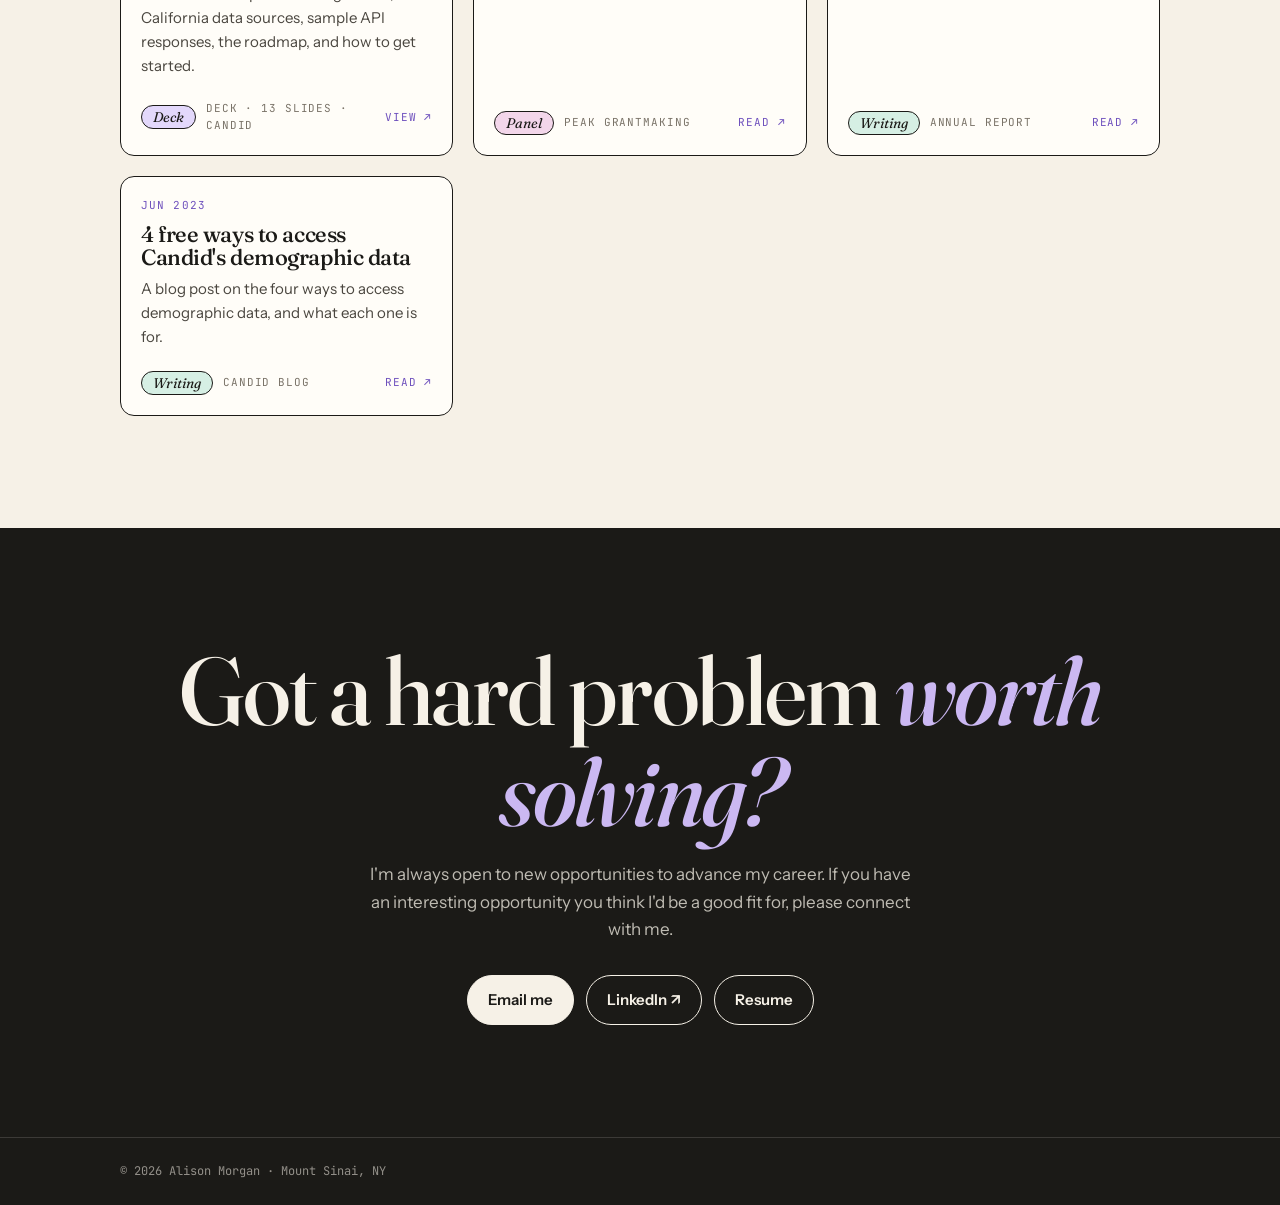
==== commit 350584fd: "Resume 11.06.2026; home page: 18% growth, Lightning closed-won/pipeline, Shoptalk 110+ Co-Authored-B" ====
--- a/index.html
+++ b/index.html
@@ -10,7 +10,7 @@
   <link rel="preconnect" href="https://fonts.googleapis.com">
   <link rel="preconnect" href="https://fonts.gstatic.com" crossorigin>
   <link href="https://fonts.googleapis.com/css2?family=Fraunces:ital,opsz,wght,SOFT,WONK@0,9..144,300..700,0..100,0..1;1,9..144,300..700,0..100,0..1&family=Instrument+Sans:wght@400..700&family=JetBrains+Mono:wght@400;500&display=swap" rel="stylesheet">
-  <link rel="stylesheet" href="assets/styles.css?v=20261003c">
+  <link rel="stylesheet" href="assets/styles.css?v=20261106">
   <script>try{var t=localStorage.getItem("theme");if(t==="light"||t==="dark")document.documentElement.setAttribute("data-theme",t);}catch(e){}</script>
   <link rel="icon" href="data:image/svg+xml,<svg xmlns='http://www.w3.org/2000/svg' viewBox='0 0 100 100'><circle cx='50' cy='50' r='40' fill='%236e50bd'/></svg>">
   <script type="application/ld+json">
@@ -47,7 +47,7 @@
           <p class="aka">Alison Morgan · formerly Alison Jannette</p>
           <p class="lede">
             I design, ship, and scale data products wherever customers build: APIs, webhooks, datasets, MCP for AI agents,
-            Snowflake, Databricks, and open sharing. In the past year, I grew the enterprise data business I lead by 10% while
+            Snowflake, Databricks, and open sharing. In the past year, I grew the enterprise data business I lead by 18% while
             putting its data marketplace on track for 2.5x revenue growth.
           </p>
           <div class="hero-cta">
@@ -233,7 +233,7 @@
                 <div class="tags"><span class="tag">AI</span><span class="tag">MCP</span><span class="tag">Developer platform</span><span class="tag">Pricing &amp; packaging</span><span class="tag">Go-to-market</span><span class="tag">Retail</span></div>
               </div>
               <div class="metrics">
-                <div class="metric"><b>35</b><span>leads at Shoptalk Fall 2026</span></div>
+                <div class="metric"><b>110+</b><span>retailers &amp; brands pitched at Shoptalk Fall 2026</span></div>
                 <div class="metric"><b>2</b><span>MCP tiers: Forecast &amp; Enterprise</span></div>
               </div>
             </div>
@@ -248,7 +248,7 @@
               </div>
               <div>
                 <h4>Result</h4>
-                <p>Demoed to 35 leads at Shoptalk Fall 2026 with phenomenal feedback. Many retailers and brands weren't using weather yet, even though they know their products depend on it: moisturizers in winter, SPF when UV is high, air purifiers during air quality alerts, dehumidifiers above 90% humidity, boots when soil moisture and rain make it muddy, and pesticides when steady rain brings mosquitoes. Promotional emails to a cohort of ~1,000 users earned a 22% open rate and 5% click-through rate.</p>
+                <p>Pitched 110+ retailers and brands at Shoptalk Fall 2026 with phenomenal feedback. Many retailers and brands weren't using weather yet, even though they know their products depend on it: moisturizers in winter, SPF when UV is high, air purifiers during air quality alerts, dehumidifiers above 90% humidity, boots when soil moisture and rain make it muddy, and pesticides when steady rain brings mosquitoes. Promotional emails to a cohort of ~1,000 users earned a 22% open rate and 5% click-through rate.</p>
               </div>
               <div>
                 <h4>Lessons learned</h4>
@@ -288,7 +288,8 @@
                 <div class="tags"><span class="tag">0 → 1</span><span class="tag">Data product</span><span class="tag">API</span><span class="tag">Monetization</span><span class="tag">Go-to-market</span></div>
               </div>
               <div class="metrics">
-                <div class="metric"><b>3</b><span>delivery channels: APIs, datasets &amp; webhooks</span></div>
+                <div class="metric"><b>$165K</b><span>closed-won</span></div>
+                <div class="metric"><b>$1M</b><span>pipeline</span></div>
               </div>
             </div>
             <div class="psr four">
@@ -302,7 +303,7 @@
               </div>
               <div>
                 <h4>Result</h4>
-                <p>Generated new ACV in early access from a data asset that had never been sold. The launch also rounded out AccuWeather's enterprise data portfolio with a complete lightning suite.</p>
+                <p>$165K closed-won and $1M in pipeline from a data asset that had never been sold. Now leading a real-time webhooks beta with $450K in pipeline, against a $1.2M serviceable market driven by site-safety requirements.</p>
               </div>
               <div>
                 <h4>Lessons learned</h4>
@@ -598,6 +599,6 @@
     </div>
   </footer>
 
-  <script src="assets/script.js?v=20261003c"></script>
+  <script src="assets/script.js?v=20261106"></script>
 </body>
 </html>
